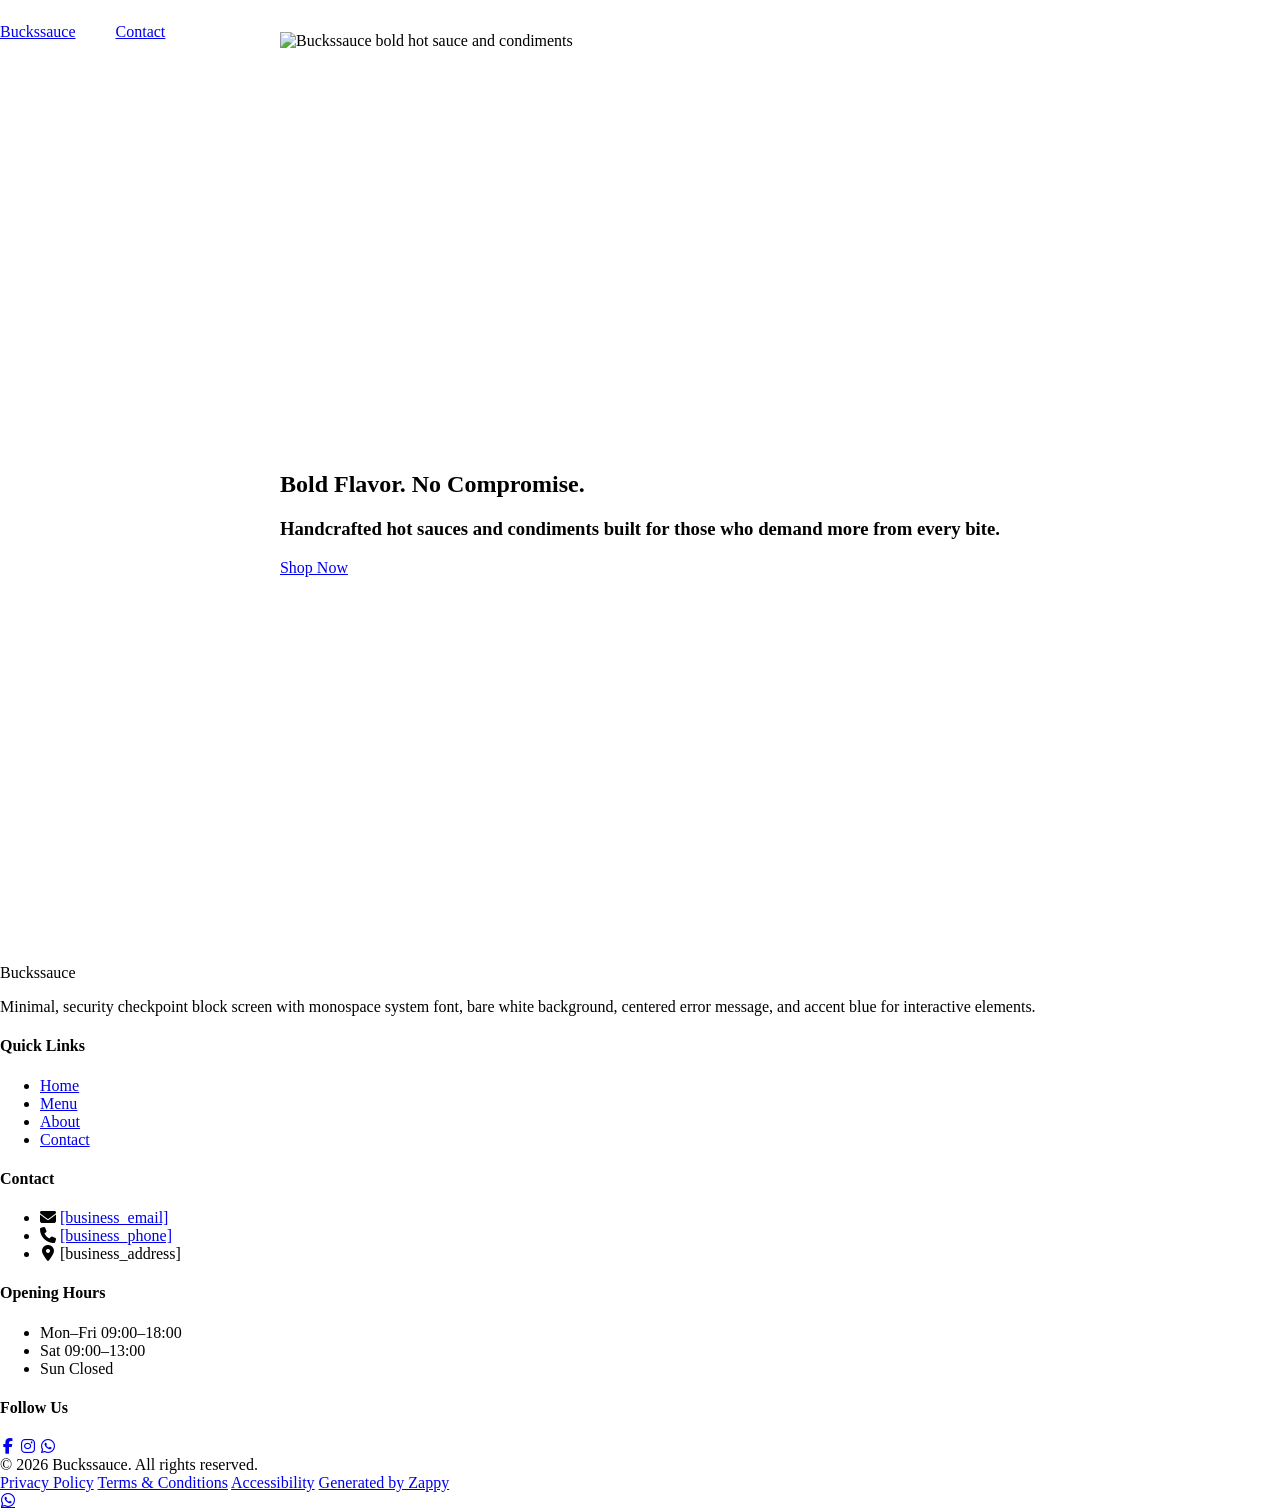
==== index.html @ de32495e "Initial website commit" ====
<!DOCTYPE html><html lang="en"><head>
    <meta charset="UTF-8">
    <meta name="viewport" content="width=device-width, initial-scale=1.0">
    <meta name="robots" content="index, follow">
    <title>Unleash Bold Flavor — Buckssauce</title>
    <meta name="description" content="Discover Buckssauce, the hot sauce brand that brings fearless flavor to every bite. Explore our lineup of bold, handcrafted sauces and turn up the heat on your meals. Shop now.">
    <meta name="keywords" content="Buckssauce, bold hot sauce, handcrafted condiments, flavorful sauces, premium hot sauce">
    
    <!-- Zappy Analytics -->
<script>
(function() {
  'use strict';
  
  // Configuration
  var config = {
    websiteId: '8fde7d18-1f36-472e-ba07-775979685865',
    apiUrl: 'https://api.zappy5.com/api/analytics/track',
    sessionDuration: 30 * 60 * 1000, // 30 minutes
    visitorDuration: 30 * 24 * 60 * 60 * 1000, // 30 days
    trackPageViews: true,
    trackClicks: true,
    trackFormSubmissions: true
  };
  
  // Generate or retrieve persistent visitor ID (30 days)
  function getVisitorId() {
    var visitorKey = 'zappy_visitor_' + config.websiteId;
    var visitor = null;
    
    try {
      visitor = localStorage.getItem(visitorKey);
      if (visitor) {
        var visitorData = JSON.parse(visitor);
        var now = Date.now();
        
        // Check if visitor ID is still valid (30 days)
        if (now - visitorData.created < config.visitorDuration) {
          // Update last seen timestamp
          visitorData.lastSeen = now;
          localStorage.setItem(visitorKey, JSON.stringify(visitorData));
          return visitorData.id;
        }
      }
    } catch (e) {
      console.warn('Zappy Analytics: LocalStorage not available');
    }
    
    // Generate new visitor ID
    var newVisitorId = 'zv_' + Date.now() + '_' + Math.random().toString(36).substr(2, 9);
    
    try {
      localStorage.setItem(visitorKey, JSON.stringify({
        id: newVisitorId,
        created: Date.now(),
        lastSeen: Date.now()
      }));
    } catch (e) {
      // Continue without local storage
    }
    
    return newVisitorId;
  }
  
  // Generate or retrieve session ID (30 minutes)
  function getSessionId() {
    var sessionKey = 'zappy_session_' + config.websiteId;
    var session = null;
    
    try {
      session = sessionStorage.getItem(sessionKey);
      if (session) {
        var sessionData = JSON.parse(session);
        var now = Date.now();
        
        // Check if session is still valid
        if (now - sessionData.timestamp < config.sessionDuration) {
          // Update timestamp
          sessionData.timestamp = now;
          sessionStorage.setItem(sessionKey, JSON.stringify(sessionData));
          return sessionData.id;
        }
      }
    } catch (e) {
      console.warn('Zappy Analytics: SessionStorage not available');
    }
    
    // Generate new session ID
    var newSessionId = 'zs_' + Date.now() + '_' + Math.random().toString(36).substr(2, 9);
    
    try {
      sessionStorage.setItem(sessionKey, JSON.stringify({
        id: newSessionId,
        timestamp: Date.now()
      }));
    } catch (e) {
      // Continue without session storage
    }
    
    return newSessionId;
  }
  
  var visitorId = getVisitorId();
  var sessionId = getSessionId();
  
  // Track an event
  function trackEvent(eventType, data) {
    data = data || {};
    
    var eventData = {
      website_id: config.websiteId,
      event_type: eventType,
      page_path: window.location.pathname,
      referrer: document.referrer || 'direct',
      visitor_id: visitorId,
      session_id: sessionId,
      metadata: data
    };
    
    // Use sendBeacon if available (better for page unload events)
    if (navigator.sendBeacon) {
      var blob = new Blob([JSON.stringify(eventData)], { type: 'application/json' });
      navigator.sendBeacon(config.apiUrl, blob);
    } else {
      // Fallback to fetch
      fetch(config.apiUrl, {
        method: 'POST',
        headers: {
          'Content-Type': 'application/json'
        },
        body: JSON.stringify(eventData),
        keepalive: true
      }).catch(function(error) {
        console.warn('Zappy Analytics: Failed to track event', error);
      });
    }
  }
  
  // Track page view
  if (config.trackPageViews) {
    trackEvent('pageview', {
      title: document.title,
      url: window.location.href
    });
  }
  
  // Track clicks on important elements
  if (config.trackClicks) {
    document.addEventListener('click', function(e) {
      var target = e.target;
      
      // Track button clicks (counted as actions)
      if (target.tagName === 'BUTTON' || target.closest('button')) {
        var button = target.tagName === 'BUTTON' ? target : target.closest('button');
        var clickMeta = {
          element: 'button',
          text: button.textContent.trim().substring(0, 100),
          id: button.id || null,
          class: button.className || null
        };
        
        trackEvent('click', clickMeta);
      }
      
      // Track link clicks (navigation - not counted as actions)
      else if (target.tagName === 'A' || target.closest('a')) {
        var link = target.tagName === 'A' ? target : target.closest('a');
        var navMeta = {
          element: 'link',
          text: link.textContent.trim().substring(0, 100),
          href: link.href,
          external: link.hostname !== window.location.hostname
        };
        
        trackEvent('navigation', navMeta);
      }
    }, true);
  }
  
  
  // Track form submissions
  if (config.trackFormSubmissions) {
    document.addEventListener('submit', function(e) {
      var form = e.target;
      
      trackEvent('form_submit', {
        form_id: form.id || null,
        form_name: form.name || null,
        form_action: form.action || null,
        form_method: form.method || 'GET'
      });
    }, true);
  }
  
  // Track time on page (send on page unload)
  var pageLoadTime = Date.now();
  
  window.addEventListener('beforeunload', function() {
    var timeOnPage = Math.floor((Date.now() - pageLoadTime) / 1000); // in seconds
    
    trackEvent('page_unload', {
      time_on_page: timeOnPage,
      page_path: window.location.pathname
    });
  });
  
  // Expose tracking function globally for custom events
  window.zappyAnalytics = {
    track: trackEvent,
    getVisitorId: function() { return visitorId; },
    getSessionId: function() { return sessionId; }
  };
  
})();
</script>
<!-- End Zappy Analytics -->
    <meta property="og:title" content="Unleash Bold Flavor — Buckssauce">
    <meta property="og:description" content="Discover Buckssauce, the hot sauce brand that brings fearless flavor to every bite. Explore our lineup of bold, handcrafted sauces and turn up the heat on your meals. Shop now.">
    <meta name="twitter:card" content="summary_large_image">
    <meta name="twitter:title" content="Unleash Bold Flavor — Buckssauce">
    <meta name="twitter:description" content="Discover Buckssauce, the hot sauce brand that brings fearless flavor to every bite. Explore our lineup of bold, handcrafted sauces and turn up the heat on your meals. Shop now.">
    <meta property="og:type" content="website">
  <meta property="og:locale" content="en_US">
  
  
  
  
  
  <style>
    .skip-link { position: absolute; top: 0; left: 0; transform: translateY(-200%); padding: 12px 18px; background: var(--bg-dark, #1a1a1a); color: var(--text-light, #fff); font-weight: 600; border-radius: 0 0 8px 0; z-index: 10000; }
    .skip-link:focus { transform: none; outline: 2px solid var(--ring, #fff); outline-offset: 2px; }
    :focus-visible { outline: 2px solid var(--ring, currentColor); outline-offset: 3px; }
  </style>

    <!-- Favicons -->
    <link rel="icon" type="image/x-icon" href="/assets/favicon.ico">
    <link rel="icon" type="image/png" sizes="16x16" href="/assets/favicon-16x16.png">
    <link rel="icon" type="image/png" sizes="32x32" href="/assets/favicon-32x32.png">
    <link rel="icon" type="image/png" sizes="48x48" href="/assets/favicon-48x48.png">
    <link rel="icon" type="image/png" sizes="192x192" href="/assets/favicon-192x192.png">
    <link rel="icon" type="image/png" sizes="512x512" href="/assets/favicon-512x512.png">
    <link rel="apple-touch-icon" href="/assets/apple-touch-icon.png">
    <!-- Cookie Consent -->
    <link rel="stylesheet" href="https://cdn.jsdelivr.net/npm/vanilla-cookieconsent@3/dist/cookieconsent.css">
    <!-- Mickidum Accessibility Toolbar lazy-loaded by runtime -->
    <style id="zappy-critical-above-fold-css">
html{box-sizing:border-box;-webkit-text-size-adjust:100%}*,*::before,*::after{box-sizing:inherit}body{margin:0;min-width:320px;overflow-x:clip}img,svg,video{max-width:100%;height:auto}main{display:block}.container{width:min(100% - 32px,1200px);margin-inline:auto}.navbar,nav.navbar,header .navbar,header[role="banner"]{position:relative;z-index:1000;width:100%}.nav-container,.navbar .container{display:flex;align-items:center;justify-content:space-between;min-height:64px}.logo,.logo-link img{display:block;width:35px;height:35px;object-fit:contain}.nav-menu,#navMenu{list-style:none}.fa,.fas,.far,.fab,.fa-solid,.fa-regular,.fa-brands{display:inline-block;min-width:1em;text-align:center}html:not(#zappy-noop)[data-zappy-site-type="ecommerce"] .phone-header-btn,html:not(#zappy-noop) .navbar:has(.nav-ecommerce-icons)>.phone-header-btn{display:none!important;visibility:hidden!important;width:0!important;height:0!important;pointer-events:none!important}.zappy-preview-empty-store-cta{display:none!important;visibility:hidden!important;height:0!important;max-height:0!important;overflow:hidden!important;margin:0!important;padding:0!important;border:0!important;box-shadow:none!important}.hero-section,.index-hero-section,section[class*="hero"]{position:relative;overflow:hidden;min-height:560px}.hero-bg-wrapper,.hero-bg-image,section[class*="hero"] [class*="hero-bg"]{position:absolute;inset:0;width:100%;height:100%}.hero-bg-wrapper img,.hero-bg-image img,section[class*="hero"] [data-hero-bg],section[class*="hero"] img[data-hero-background="true"]{width:100%!important;height:100%!important;object-fit:cover!important;display:block}.hero-content,section[class*="hero"] .container{position:relative;z-index:2}@media(max-width:768px){:root{--header-height:72px;--total-header-height:72px;--zappy-mobile-menu-top:72px}html[data-zappy-site-type="ecommerce"] body{padding-top:var(--total-header-height,72px)}html[data-zappy-site-type="ecommerce"] body>nav.navbar,html[data-zappy-site-type="ecommerce"] body>.navbar:not(.zappy-catalog-menu){position:fixed!important;top:0;left:0;right:0;z-index:100000;width:100%;margin-bottom:0}.zappy-catalog-menu{position:fixed;top:var(--header-height,72px);left:0;right:0;z-index:99999}.nav-container,.navbar .container{min-height:60px}.nav-menu,#navMenu{max-width:100vw;overflow-x:hidden}.hero-section,.index-hero-section,section[class*="hero"]{min-height:100svh}.hero-bg-wrapper,.hero-bg-image,.hero-scrim{min-height:100svh}}
</style>
    <link rel="preload" href="/styles.css" as="style">
    <link rel="stylesheet" href="/styles.css" media="print" onload="this.media='all'">
    <noscript><link rel="stylesheet" href="/styles.css"></noscript>
    
    <script>window.ZAPPY_WEBSITE_ID = "8fde7d18-1f36-472e-ba07-775979685865"; window.ZAPPY_API_BASE = "https://api.zappy5.com";</script>

    <style id="zappy-dropdown-submenu-styles">
      /* ========== DESKTOP DROPDOWN SUBMENU STYLES ========== */
      /* Base styles for dropdown submenus - parent must be positioned */
      .nav-menu li:has(.sub-menu), nav li:has(.sub-menu), .navbar li:has(.sub-menu), #navMenu li:has(.sub-menu) { position: relative; }
      /* Submenu base - hidden by default */
      .nav-menu .sub-menu, nav .sub-menu, .navbar .sub-menu, #navMenu .sub-menu { display: block !important; position: absolute !important; top: 100%; left: 0; min-width: 220px; border-radius: 8px; box-shadow: 0 8px 25px rgba(0,0,0,0.15); padding: 8px 0; opacity: 0; visibility: hidden; transform: translateY(10px); transition: all 0.3s ease; z-index: 1000; list-style: none; pointer-events: none; }
      /* CRITICAL: Desktop hover styles to show dropdown */
      .nav-menu li:hover > .sub-menu, nav li:hover > .sub-menu, .navbar li:hover > .sub-menu, #navMenu li:hover > .sub-menu { opacity: 1 !important; visibility: visible !important; transform: translateY(0) !important; pointer-events: auto !important; }
      /* Submenu item styling */
      .sub-menu li { list-style: none; margin: 0; padding: 0; }
      .sub-menu a { display: block !important; padding: 10px 16px !important; color: var(--text-dark, #333) !important; font-weight: 500; text-decoration: none; white-space: nowrap; transition: background-color 0.2s; }
      .sub-menu .zappy-nav-child > a { padding-left: 28px !important; font-size: 0.9em !important; opacity: 0.85 !important; }
      [dir="rtl"] .sub-menu .zappy-nav-child > a, html[lang="he"] .sub-menu .zappy-nav-child > a, html[lang="ar"] .sub-menu .zappy-nav-child > a { padding-left: 10px !important; padding-right: 28px !important; }
      .sub-menu .zappy-nav-parent > a { font-weight: 600 !important; }
      .sub-menu a:hover { background-color: #f5f5f5; }
      /* RTL (Hebrew/Arabic) dropdown positioning */
      [dir="rtl"] .nav-menu .sub-menu, [dir="rtl"] nav .sub-menu, [dir="rtl"] .navbar .sub-menu, html[lang="he"] .nav-menu .sub-menu, html[lang="he"] nav .sub-menu, html[lang="he"] .navbar .sub-menu, html[lang="ar"] .nav-menu .sub-menu, html[lang="ar"] nav .sub-menu, html[lang="ar"] .navbar .sub-menu { left: auto !important; right: 0 !important; }
      /* Hide empty dropdown menus (exclude catalog sub-menus that use <a> children instead of <li>) */
      .sub-menu:empty, .sub-menu:not(:has(li:not(.zappy-hidden-menu-item))):not(:has(> a)), .sub-menu:not(:has(li)):not(:has(> a)) { display: none !important; opacity: 0 !important; visibility: hidden !important; pointer-events: none !important; }
      /* Desktop: show submenu on Menu Group hover */
      li:has(.menu-group-title):hover > .sub-menu { opacity: 1 !important; visibility: visible !important; transform: translateY(0) !important; pointer-events: auto !important; }
      /* Menu Group title styling */
      .nav-menu > li > .menu-group-title, #navMenu > li > .menu-group-title { display: inline-block; padding: 0.5rem 1rem; cursor: default; user-select: none; }
      
      /* ========== MOBILE SUBMENU STYLES ========== */
      @media (max-width: 768px) {
        .nav-menu .sub-menu, nav .sub-menu, .navbar .sub-menu, #navMenu .sub-menu { position: static !important; transform: none !important; box-shadow: none !important; background: transparent !important; max-height: 0; overflow: hidden; opacity: 0; visibility: hidden; transition: max-height 0.3s ease, opacity 0.3s ease; padding: 0 !important; border-radius: 0 !important; }
        .navbar .sub-menu.mobile-expanded, .nav-menu .sub-menu.mobile-expanded, #navMenu .sub-menu.mobile-expanded { max-height: none !important; overflow-y: visible !important; opacity: 1 !important; visibility: visible !important; padding: 8px 0 8px 16px !important; }
        [dir="rtl"] .sub-menu.mobile-expanded, html[lang="he"] .sub-menu.mobile-expanded { padding: 8px 16px 8px 0 !important; }
        /* Disable hover behavior on mobile */
        .nav-menu li:hover > .sub-menu, nav li:hover > .sub-menu, .navbar li:hover > .sub-menu, #navMenu li:hover > .sub-menu { opacity: 0; visibility: hidden; pointer-events: none; }
        .nav-menu li > .sub-menu.mobile-expanded, nav li > .sub-menu.mobile-expanded, .navbar li > .sub-menu.mobile-expanded, #navMenu li > .sub-menu.mobile-expanded { opacity: 1 !important; visibility: visible !important; pointer-events: auto !important; }
        .nav-menu li:has(.sub-menu), nav li:has(.sub-menu), .navbar li:has(.sub-menu), #navMenu li:has(.sub-menu) { display: flex !important; flex-wrap: wrap !important; align-items: center !important; position: relative !important; min-height: 44px !important; }
        .nav-menu li:has(.sub-menu) > a, nav li:has(.sub-menu) > a, .navbar li:has(.sub-menu) > a, #navMenu li:has(.sub-menu) > a { flex: 1 !important; min-width: 0 !important; }
        .nav-menu li:has(.sub-menu) > .menu-group-title, nav li:has(.sub-menu) > .menu-group-title, .navbar li:has(.sub-menu) > .menu-group-title, #navMenu li:has(.sub-menu) > .menu-group-title { flex: 1 !important; min-width: 0 !important; padding: 0 !important; line-height: inherit !important; }
        .nav-menu li:has(.sub-menu) > .sub-menu, nav li:has(.sub-menu) > .sub-menu, .navbar li:has(.sub-menu) > .sub-menu, #navMenu li:has(.sub-menu) > .sub-menu { flex-basis: 100% !important; width: 100% !important; }
        .nav-menu li:has(.sub-menu) > a [class*="chevron"], .nav-menu li:has(.sub-menu) > a [class*="arrow"], .nav-menu li:has(.sub-menu) > a .fa-chevron-down, .nav-menu li:has(.sub-menu) > a .fa-angle-down, nav li:has(.sub-menu) > a [class*="chevron"], nav li:has(.sub-menu) > a [class*="arrow"], #navMenu li:has(.sub-menu) > a [class*="chevron"], #navMenu li:has(.sub-menu) > a [class*="arrow"] { display: none !important; visibility: hidden !important; }
        .mobile-submenu-toggle { display: flex !important; align-items: center !important; justify-content: center !important; width: 44px !important; height: auto !important; background: transparent !important; border: none !important; cursor: pointer !important; color: var(--text-dark) !important; position: static !important; flex-shrink: 0 !important; align-self: stretch !important; z-index: 2 !important; padding: 0 !important; margin: 0 !important; }
        .mobile-submenu-toggle::after { content: '' !important; width: 0 !important; height: 0 !important; border-left: 6px solid transparent !important; border-right: 6px solid transparent !important; border-top: 7px solid currentColor !important; transition: transform 0.3s ease !important; }
        .mobile-submenu-toggle.expanded::after { transform: rotate(180deg) !important; }
        .sub-menu a { padding: 10px 0 !important; display: block !important; color: var(--text-dark) !important; white-space: normal !important; }
        .sub-menu .zappy-nav-child > a { padding-left: 28px !important; font-size: 0.9em !important; opacity: 0.85 !important; }
        [dir="rtl"] .sub-menu .zappy-nav-child > a, html[lang="he"] .sub-menu .zappy-nav-child > a, html[lang="ar"] .sub-menu .zappy-nav-child > a { padding-left: 0 !important; padding-right: 28px !important; }
        .sub-menu .zappy-nav-parent > a { font-weight: 600 !important; }
        .nav-menu.active, #navMenu.active { max-width: 100vw !important; overflow-x: hidden !important; box-sizing: border-box !important; }
        .navbar .sub-menu li a, nav.navbar .sub-menu li a, .zappy-products-dropdown .sub-menu a { color: var(--text-dark) !important; }
      }
      @media (min-width: 769px) { .mobile-submenu-toggle { display: none !important; } }
    </style>

    <style id="zappy-widget-visibility">
      html[dir="rtl"] .whatsapp-float { right: 20px !important; left: auto !important; }
      html[dir="ltr"] .whatsapp-float, html:not([dir]) .whatsapp-float { left: 20px !important; right: auto !important; }
      html[dir="rtl"] #mic-access-tool-general-button, html[dir="rtl"] .mic-access-tool-general-button,
      html[dir="rtl"] #mic-init-access-tool .mic-access-tool-general-button,
      html[dir="rtl"] #mic-init-access-tool #mic-access-tool-general-button,
      html[dir="rtl"] ._access-icon { left: 20px !important; right: auto !important; }
      html[dir="ltr"] #mic-access-tool-general-button, html[dir="ltr"] .mic-access-tool-general-button,
      html[dir="ltr"] #mic-init-access-tool .mic-access-tool-general-button,
      html[dir="ltr"] #mic-init-access-tool #mic-access-tool-general-button,
      html[dir="ltr"] ._access-icon,
      html:not([dir]) #mic-access-tool-general-button, html:not([dir]) .mic-access-tool-general-button,
      html:not([dir]) #mic-init-access-tool .mic-access-tool-general-button,
      html:not([dir]) #mic-init-access-tool #mic-access-tool-general-button,
      html:not([dir]) ._access-icon { right: 20px !important; left: auto !important; }
      @media (max-width: 768px) { .whatsapp-float { display: flex !important; } }
      @media (min-width: 769px) { .whatsapp-float { display: flex !important; } }
      @media (max-width: 768px) {
        #mic-access-tool-general-button, .mic-access-tool-general-button,
        #mic-init-access-tool .mic-access-tool-general-button, #mic-init-access-tool #mic-access-tool-general-button,
        ._access-icon { display: flex !important; visibility: visible !important; opacity: 1 !important; pointer-events: auto !important; }
        #mic-access-tool-box.opened-mic-access-tool, .mic-access-tool-box.opened-mic-access-tool,
        #mic-init-access-tool #mic-access-tool-box.opened-mic-access-tool {
          visibility: visible !important; opacity: 1 !important; pointer-events: auto !important;
        }
      }
      @media (min-width: 769px) {
        #mic-access-tool-general-button, .mic-access-tool-general-button,
        #mic-init-access-tool .mic-access-tool-general-button, #mic-init-access-tool #mic-access-tool-general-button,
        ._access-icon { display: flex !important; visibility: visible !important; opacity: 1 !important; pointer-events: auto !important; }
        #mic-access-tool-box.opened-mic-access-tool, .mic-access-tool-box.opened-mic-access-tool,
        #mic-init-access-tool #mic-access-tool-box.opened-mic-access-tool {
          visibility: visible !important; opacity: 1 !important; pointer-events: auto !important;
        }
      }
    </style>
</head>
<body>

  <a class="skip-link" href="#main">Skip to main content</a>
  <nav class="navbar">
  <button class="mobile-toggle" id="mobileToggle" aria-label="Menu">
    <svg style="display:block !important" class="hamburger-icon" width="24" height="24" viewBox="0 0 24 24" fill="none">
      <path d="M3 12h18M3 6h18M3 18h18" stroke="currentColor" stroke-width="2" stroke-linecap="round"></path>
    </svg>
    <svg class="close-icon" width="24" height="24" viewBox="0 0 24 24" fill="none" style="display:none !important">
      <path d="M18 6L6 18M6 6l12 12" stroke="currentColor" stroke-width="2" stroke-linecap="round"></path>
    </svg>
  </button>
  <button class="phone-header-btn" data-phone="[business_phone]" aria-label="Call">
    <svg width="20" height="20" viewBox="0 0 24 24" fill="currentColor">
      <path d="M22 16.92v3a2 2 0 0 1-2.18 2 19.79 19.79 0 0 1-8.63-3.07 19.5 19.5 0 0 1-6-6 19.79 19.79 0 0 1-3.07-8.67A2 2 0 0 1 4.11 2h3a2 2 0 0 1 2 1.72 12.84 12.84 0 0 0 .7 2.81 2 2 0 0 1-.45 2.11L8.09 9.91a16 16 0 0 0 6 6l1.27-1.27a2 2 0 0 1 2.11-.45 12.84 12.84 0 0 0 2.81.7A2 2 0 0 1 22 16.92z"></path>
    </svg>
  </button>
  <div class="nav-container">
    <div class="nav-brand">
      <a href="/" class="logo-link">
        <span class="logo-text">Buckssauce</span>
      </a>
    </div>
    <ul class="nav-menu" id="navMenu"><li class="mobile-contact-link nav-cta-mobile-item"><a href="#cta" class="nav-cta-btn">Contact</a></li></ul>
    <div class="nav-cta-container">
      <a href="#cta" class="nav-cta-btn">Contact</a>
    </div>
  </div>
</nav>
<script>

// Navbar Mobile Menu Toggle and Contrast Fix
(function() {
  // Use 'load' event instead of 'DOMContentLoaded' to ensure we run AFTER all other scripts
  window.addEventListener('load', function() {
    
    // FIX MOBILE BUTTON CONTRAST
    // Detect navbar background color and apply contrasting color to mobile buttons
    const navbar = document.querySelector('.navbar, nav, header');
    if (!navbar) {
      console.log('[Navbar] Navbar element not found');
      return;
    }
    
    // DECLARE VARIABLES EARLY to avoid Temporal Dead Zone errors
    // These are used in multiple places below
    let mobileToggle = document.getElementById('mobileToggle') ||
                       document.querySelector('.mobile-toggle') ||
                       document.querySelector('.hamburger') ||
                       document.querySelector('.hamburger-menu') ||
                       document.querySelector('.menu-toggle') ||
                       document.querySelector('.burger-menu') ||
                       document.querySelector('[aria-label="Menu"]') ||
                       document.querySelector('[aria-label="תפריט"]');
    
    const phoneBtn = document.querySelector('.phone-header-btn');
    
    const computedStyle = window.getComputedStyle(navbar);
    let bgColor = computedStyle.backgroundColor;
    
    console.log('[Navbar] Initial navbar background:', bgColor);
    
    // Check if background is transparent or rgba with 0 alpha
    const isTransparent = bgColor === 'transparent' || 
                         bgColor === 'rgba(0, 0, 0, 0)' ||
                         (bgColor.startsWith('rgba') && bgColor.includes(', 0)'));
    
    if (isTransparent) {
      // Check for background-image or gradient
      const bgImage = computedStyle.backgroundImage;
      if (bgImage && bgImage !== 'none') {
        console.log('[Navbar] Navbar has background image/gradient, using dark text');
        bgColor = 'rgb(240, 240, 240)'; // Assume light background
      } else {
        // Transparent navbar - check body background
        const bodyBg = window.getComputedStyle(document.body).backgroundColor;
        console.log('[Navbar] Navbar transparent, using body background:', bodyBg);
        bgColor = bodyBg;
      }
    }
    
    // Calculate luminance to determine if background is light or dark
    const rgb = bgColor.match(/\d+/g);
    if (rgb && rgb.length >= 3) {
      const r = parseInt(rgb[0]);
      const g = parseInt(rgb[1]);
      const b = parseInt(rgb[2]);
      const luminance = (0.299 * r + 0.587 * g + 0.114 * b) / 255;
      
      // Mobile button colors are set by Claude's AI-generated CSS (same as .nav-menu a)
      // No dynamic color overrides needed - colors come from the generated navbar CSS
      console.log('[Navbar] Mobile button colors preserved from Claude CSS (luminance:', luminance.toFixed(2) + ')');
      
      // FIX ICON SIZES - Ensure SVGs are properly sized and visible
      // INJECT CRITICAL CSS TO OVERRIDE ANY CONFLICTING RULES
      const criticalCSS = document.createElement('style');
      criticalCSS.id = 'zappy-mobile-nav-fix';
      const htmlLang = document.documentElement.lang || 'en';
      const htmlDir = document.documentElement.dir || 'ltr';
      // Check both dir attribute AND lang for RTL detection
      // dir="rtl" is the most reliable indicator
      const isRTL = htmlDir === 'rtl' || htmlLang === 'he' || htmlLang === 'ar';
      
      criticalCSS.textContent = `
        /* Hide mobile buttons on desktop, show only on mobile */
        @media (min-width: 769px) {
          .mobile-toggle,
          .phone-header-btn {
            display: none !important;
          }
        }
        
        /* Show and position mobile buttons correctly on mobile */
        @media (max-width: 768px) {
          .navbar,
          nav.navbar {
            min-height: 70px !important;
          }

          .mobile-toggle,
          .phone-header-btn {
            position: absolute !important;
            top: 0 !important;
            bottom: 0 !important;
            margin-top: auto !important;
            margin-bottom: auto !important;
            transform: none !important;
            z-index: 1001 !important;
            display: flex !important;
            align-items: center !important;
            justify-content: center !important;
            width: 36px !important;
            height: 36px !important;
            border-radius: 50% !important;
            border: none !important;
            cursor: pointer !important;
            padding: 6px !important;
            background: none !important;
            color: var(--nav-text, var(--text-dark)) !important;
            touch-action: manipulation !important;
            -webkit-tap-highlight-color: transparent !important;
          }

          html[data-zappy-site-type="ecommerce"] .phone-header-btn,
          body[data-zappy-site-type="ecommerce"] .phone-header-btn,
          html[data-zappy-site-type="ecommerce"] header .phone-header-btn,
          html[data-zappy-site-type="ecommerce"] nav .phone-header-btn {
            display: none !important;
            visibility: hidden !important;
            width: 0 !important;
            height: 0 !important;
            min-width: 0 !important;
            overflow: hidden !important;
          }
          
          /* LTR positioning (default): hamburger LEFT, phone RIGHT */
          html:not([dir="rtl"]):not([lang="he"]):not([lang="ar"]) .mobile-toggle,
          html[dir="ltr"] .mobile-toggle {
            left: 12px !important;
            right: auto !important;
          }
          html:not([dir="rtl"]):not([lang="he"]):not([lang="ar"]) .phone-header-btn,
          html[dir="ltr"] .phone-header-btn {
            right: 12px !important;
            left: auto !important;
          }
          
          /* RTL positioning: hamburger RIGHT, phone LEFT */
          html[dir="rtl"] .mobile-toggle,
          html[lang="he"] .mobile-toggle,
          html[lang="ar"] .mobile-toggle {
            right: 12px !important;
            left: auto !important;
          }
          html[dir="rtl"] .phone-header-btn,
          html[lang="he"] .phone-header-btn,
          html[lang="ar"] .phone-header-btn {
            left: 12px !important;
            right: auto !important;
          }
          
          /* CRITICAL: Ensure nav-container has min-height on mobile */
          /* All children are positioned absolutely/fixed on mobile, so height:auto collapses to 0 */
          .nav-container {
            min-height: 70px !important;
            position: relative !important;
          }
          
          /* Ensure SVG icons are properly sized and inherit color */
          .mobile-toggle svg,
          .phone-header-btn svg {
            width: 24px !important;
            height: 24px !important;
            /* Don't force display - let JavaScript control hamburger/close toggle */
          }
          
          /* Reset nav-cta-container on mobile - remove desktop box-shadow/padding */
          /* that creates a visible ghost box when CTA button is hidden */
          .nav-cta-container {
            box-shadow: none !important;
            padding: 0 !important;
          }
          
          /* Hide nav-cta-container entirely on mobile when there's no lang-switcher */
          /* (only the CTA button is inside, and it's hidden on mobile) */
          .nav-cta-container:not(:has(.lang-switcher)) {
            display: none !important;
          }
          
          /* CRITICAL: Prevent hero image fade gradient from bleeding over headline text */
          /* The .image-fade-gradient has bottom: -30px (extends below parent) */
          /* On mobile stacked layout, this overlaps the h1 text below the image */
          .hero-image-column {
            overflow: hidden !important;
          }
          .image-fade-gradient {
            bottom: 0 !important;
          }
          
          /* Hide desktop language switcher on mobile - hamburger menu handles it */
          /* High specificity to override stored CSS */
          .lang-switcher,
          .nav-cta-container .lang-switcher,
          .nav-container .lang-switcher,
          .navbar .lang-switcher,
          .navbar .nav-cta-container .lang-switcher {
            display: none !important;
          }
        }
      `;
      
      // Remove existing fix if present and inject new one
      const existing = document.getElementById('zappy-mobile-nav-fix');
      if (existing) existing.remove();
      document.head.appendChild(criticalCSS);
      
      console.log('[Navbar] Critical CSS injected for mobile nav positioning');
      
      // ONLY apply inline positioning styles on mobile viewport
      // On desktop, the CSS handles hiding these buttons with display: none
      // Inline styles were breaking desktop layout by overriding CSS
      const isMobileViewport = window.innerWidth <= 768;
      
      if (mobileToggle) {
        // Icon sizing applies to all viewports for consistency
        const hamburgerIcon = mobileToggle.querySelector('.hamburger-icon');
        const closeIcon = mobileToggle.querySelector('.close-icon');
        
        if (hamburgerIcon) {
          hamburgerIcon.style.setProperty('width', '24px', 'important');
          hamburgerIcon.style.setProperty('height', '24px', 'important');
          hamburgerIcon.style.setProperty('display', 'block', 'important'); // Show hamburger by default
        }
        if (closeIcon) {
          closeIcon.style.setProperty('width', '24px', 'important');
          closeIcon.style.setProperty('height', '24px', 'important');
          closeIcon.style.setProperty('display', 'none', 'important'); // Hide close icon by default
        }
        
        // ONLY set positioning inline styles on mobile
        if (isMobileViewport) {
          mobileToggle.style.setProperty('position', 'absolute', 'important');
          mobileToggle.style.setProperty('top', '0', 'important');
          mobileToggle.style.setProperty('bottom', '0', 'important');
          mobileToggle.style.setProperty('margin-top', 'auto', 'important');
          mobileToggle.style.setProperty('margin-bottom', 'auto', 'important');
          mobileToggle.style.setProperty('transform', 'none', 'important');
          mobileToggle.style.setProperty('z-index', '1001', 'important');
          
          // Clear any inline left/right so CSS can take over based on html[dir]
          mobileToggle.style.removeProperty('left');
          mobileToggle.style.removeProperty('right');
          
          console.log('[Navbar] Mobile toggle positioning applied (mobile viewport)');
        } else {
          // On desktop, clear any positioning styles to let CSS handle it
          mobileToggle.style.removeProperty('position');
          mobileToggle.style.removeProperty('top');
          mobileToggle.style.removeProperty('transform');
          mobileToggle.style.removeProperty('z-index');
          mobileToggle.style.removeProperty('left');
          mobileToggle.style.removeProperty('right');
          console.log('[Navbar] Desktop viewport - cleared mobile toggle inline positioning');
        }
      }
      
      if (phoneBtn) {
        // Icon sizing applies to all viewports
        const phoneIcon = phoneBtn.querySelector('svg');
        if (phoneIcon) {
          phoneIcon.style.width = '24px';
          phoneIcon.style.height = '24px';
          phoneIcon.setAttribute('width', '24');
          phoneIcon.setAttribute('height', '24');
        }
        
        // ONLY set positioning inline styles on mobile
        if (isMobileViewport) {
          phoneBtn.style.setProperty('position', 'absolute', 'important');
          phoneBtn.style.setProperty('top', '0', 'important');
          phoneBtn.style.setProperty('bottom', '0', 'important');
          phoneBtn.style.setProperty('margin-top', 'auto', 'important');
          phoneBtn.style.setProperty('margin-bottom', 'auto', 'important');
          phoneBtn.style.setProperty('transform', 'none', 'important');
          phoneBtn.style.setProperty('z-index', '1001', 'important');
          
          // Clear any inline left/right so CSS can take over based on html[dir]
          phoneBtn.style.removeProperty('left');
          phoneBtn.style.removeProperty('right');
          
          console.log('[Navbar] Phone button positioning applied (mobile viewport)');
        } else {
          // On desktop, clear any positioning styles to let CSS handle it
          phoneBtn.style.removeProperty('position');
          phoneBtn.style.removeProperty('top');
          phoneBtn.style.removeProperty('transform');
          phoneBtn.style.removeProperty('z-index');
          phoneBtn.style.removeProperty('left');
          phoneBtn.style.removeProperty('right');
          console.log('[Navbar] Desktop viewport - cleared phone button inline positioning');
        }
      }
    } else {
      console.log('[Navbar] Could not parse background color:', bgColor);
    }
    
    // MOBILE MENU TOGGLE
    // Re-query in case DOM changed (mobileToggle already declared at top of function)
    mobileToggle = document.getElementById('mobileToggle') ||
                   document.querySelector('.mobile-toggle') ||
                   document.querySelector('.hamburger') ||
                   document.querySelector('.hamburger-menu') ||
                   document.querySelector('.menu-toggle') ||
                   document.querySelector('.burger-menu') ||
                   document.querySelector('[aria-label="Menu"]') ||
                   document.querySelector('[aria-label="תפריט"]');
    
    // EXPANDED SEARCH: Find nav menu by ID or class
    const navMenu = document.getElementById('navMenu') ||
                  document.querySelector('.nav-menu') ||
                  document.querySelector('.nav-links') ||
                  document.querySelector('nav ul:not(.submenu)');
    
    if (!mobileToggle || !navMenu) {
      console.log('[Navbar] Mobile toggle or menu not found:', { toggle: !!mobileToggle, menu: !!navMenu });
      return;
    }
    
    // Ensure navMenu has ID for CSS targeting
    if (!navMenu.id) {
      navMenu.id = 'navMenu';
    }
    
    console.log('[Navbar] Initializing mobile menu...');
    
    // Remove any existing event listeners by cloning the button
    const newToggle = mobileToggle.cloneNode(true);
    mobileToggle.parentNode.replaceChild(newToggle, mobileToggle);
    
    // Toggle menu handler (shared by click and touchend)
    function handleToggle(e) {
      e.preventDefault();
      e.stopPropagation();
      
      const hamburgerIcon = newToggle.querySelector('.hamburger-icon');
      const closeIcon = newToggle.querySelector('.close-icon');
      const isActive = navMenu.classList.contains('active');
      
      if (isActive) {
        // Close menu
        navMenu.classList.remove('active');
        if (hamburgerIcon) hamburgerIcon.style.setProperty('display', 'block', 'important');
        if (closeIcon) closeIcon.style.setProperty('display', 'none', 'important');
        document.body.style.overflow = '';
        document.body.classList.remove('menu-open');
        console.log('[Navbar] Menu closed');
      } else {
        // Open menu
        navMenu.classList.add('active');
        if (hamburgerIcon) hamburgerIcon.style.setProperty('display', 'none', 'important');
        if (closeIcon) closeIcon.style.setProperty('display', 'block', 'important');
        document.body.style.overflow = 'hidden';
        document.body.classList.add('menu-open');
        console.log('[Navbar] Menu opened');
      }
    }
    
    // Use click for desktop/emulation and touchend as iOS Safari fallback.
    // Prevent double-fire with a timestamp guard.
    var lastToggleTime = 0;
    function guardedToggle(e) {
      var now = Date.now();
      if (now - lastToggleTime < 300) return;
      lastToggleTime = now;
      handleToggle(e);
    }
    
    newToggle.addEventListener('click', guardedToggle);
    newToggle.addEventListener('touchend', guardedToggle);

    // Close the full-screen overlay menu on Escape
    document.addEventListener('keydown', function(e) {
      if ((e.key === 'Escape' || e.key === 'Esc') && navMenu.classList.contains('active')) {
        const hamburgerIcon = newToggle.querySelector('.hamburger-icon');
        const closeIcon = newToggle.querySelector('.close-icon');
        navMenu.classList.remove('active');
        if (hamburgerIcon) hamburgerIcon.style.setProperty('display', 'block', 'important');
        if (closeIcon) closeIcon.style.setProperty('display', 'none', 'important');
        document.body.style.overflow = '';
        document.body.classList.remove('menu-open');
        console.log('[Navbar] Menu closed (Escape)');
      }
    });
    
    // Close menu when clicking nav links (but NOT dropdown toggles)
    const navLinks = navMenu.querySelectorAll('a');
    navLinks.forEach(function(link) {
      link.addEventListener('click', function() {
        // Don't close if it's a dropdown child (unless it's a real navigation link)
        if (this.getAttribute('href') === '#') return;
        
        const hamburgerIcon = newToggle.querySelector('.hamburger-icon');
        const closeIcon = newToggle.querySelector('.close-icon');
        
        navMenu.classList.remove('active');
        if (hamburgerIcon) hamburgerIcon.style.setProperty('display', 'block', 'important');
        if (closeIcon) closeIcon.style.setProperty('display', 'none', 'important');
        document.body.style.overflow = '';
        document.body.classList.remove('menu-open');
        console.log('[Navbar] Menu closed (link clicked)');
      });
    });
    
    // DROPDOWN MENU TOGGLE (for mobile and touch devices)
    var dropdownToggles = navMenu.querySelectorAll('.dropdown-toggle');
    dropdownToggles.forEach(function(toggle) {
      toggle.addEventListener('click', function(e) {
        e.preventDefault();
        e.stopPropagation();
        var parent = this.closest('.nav-dropdown');
        if (!parent) return;
        
        // Close other open dropdowns at the same level
        var siblings = parent.parentNode.querySelectorAll('.nav-dropdown.open');
        siblings.forEach(function(sib) {
          if (sib !== parent) sib.classList.remove('open');
        });
        
        parent.classList.toggle('open');
        console.log('[Navbar] Dropdown toggled:', parent.classList.contains('open') ? 'open' : 'closed');
      });
    });
    
    // Close dropdowns when clicking outside
    document.addEventListener('click', function(e) {
      if (!e.target.closest('.nav-dropdown')) {
        var openDropdowns = document.querySelectorAll('.nav-dropdown.open');
        openDropdowns.forEach(function(dd) { dd.classList.remove('open'); });
      }
    });
    
    console.log('[Navbar] Dropdown handlers initialized for ' + dropdownToggles.length + ' dropdowns');
    
    // Phone button functionality (phoneBtn already declared at top of function)
    if (phoneBtn) {
      phoneBtn.addEventListener('click', function() {
        // Get phone number from placeholder in page or use default
        const phoneLinks = document.querySelectorAll('a[href^="tel:"]');
        const phoneNumber = phoneLinks.length > 0 
          ? phoneLinks[0].getAttribute('href').replace('tel:', '')
          : '[business_phone]';
        
        window.location.href = 'tel:' + phoneNumber;
        console.log('[Navbar] Phone button clicked');
      });
    }
    
    console.log('[Navbar] Mobile menu initialized successfully');
    
    // WhatsApp button visibility is now controlled via CSS (siteSettings).
    // No JS-based desktop hiding — the button is visible on both mobile and desktop by default.
  });
})();

</script>
  
  <main id="main">
    <section data-band-index="0" id="hero" class="home-hero-section" data-layout-spec="Home-hero" data-hero-type="fullscreen-scrim">
  <div class="hero-bg-wrapper">
    <img loading="eager" fetchpriority="high" data-hero-bg="true" data-placeholder="home-hero-image-1" data-context="Bold overhead flat-lay of artisan hot sauce bottles from Buckssauce brand on a dark rustic wooden surface with scattered chili peppers, garlic, and spices, dramatic moody food photography lighting, rich warm tones" width="1200" height="600" src="" alt="Buckssauce bold hot sauce and condiments" class="hero-bg-img" decoding="async">
    <div class="hero-scrim" aria-hidden="true"></div>
  </div>
  <div class="hero-content-wrapper">
    <div class="hero-content">
      <h1 class="hero-headline">Bold Flavor. No Compromise.</h1>
      <h3 class="hero-subheadline">Handcrafted hot sauces and condiments built for those who demand more from every bite.</h3>
      <a href="/shop" class="hero-cta-btn">Shop Now</a>
    </div>
  </div>
</section>
  </main>
  
  <footer class="site-footer">
  <div class="footer-container">
    <div class="footer-grid">
      <div class="footer-col footer-brand-col">
        <span class="logo-text">Buckssauce</span>
        <p class="footer-tagline">Minimal, security checkpoint block screen with monospace system font, bare white background, centered error message, and accent blue for interactive elements.</p>
      </div>

      <div class="footer-col footer-links-col">
        <h4>Quick Links</h4>
        <ul>
          <li><a href="/">Home</a></li>
          <li><a href="/menu">Menu</a></li>
          <li><a href="/about">About</a></li>
          <li><a href="/contact">Contact</a></li>
        </ul>
      </div>

      <div class="footer-col footer-contact-col">
        <h4>Contact</h4>
        <ul class="footer-contact">
          <li>
            <span class="contact-icon"><i class="fas fa-envelope"></i></span>
            <span class="contact-text"><a href="mailto:[business_email]">[business_email]</a></span>
          </li>
          <li>
            <span class="contact-icon"><i class="fas fa-phone"></i></span>
            <span class="contact-text"><a href="tel:[business_phone]">[business_phone]</a></span>
          </li>
          <li>
            <span class="contact-icon"><i class="fas fa-map-marker-alt"></i></span>
            <span class="contact-text">[business_address]</span>
          </li>
        </ul>
      </div>

      <div class="footer-col footer-hours-col">
        <h4>Opening Hours</h4>
        <ul class="footer-hours">
          <li><span class="hours-day">Mon–Fri</span> <span class="hours-time">09:00–18:00</span></li>
          <li><span class="hours-day">Sat</span> <span class="hours-time">09:00–13:00</span></li>
          <li><span class="hours-day">Sun</span> <span class="hours-time">Closed</span></li>
        </ul>
      </div>

      <div class="footer-col footer-social-col">
        <h4>Follow Us</h4>
        <div class="footer-social">
          <a href="[facebook_handle]" aria-label="Facebook"><i class="fab fa-facebook-f"></i></a>
          <a href="[instagram_handle]" aria-label="Instagram"><i class="fab fa-instagram"></i></a>
          <a href="[whatsapp_handle]" aria-label="WhatsApp"><i class="fab fa-whatsapp"></i></a>
        </div>
      </div>
    </div>

    <div class="footer-bottom">
      <div class="footer-copyright">© 2026 Buckssauce. All rights reserved.</div>
      <div class="footer-legal">
        <a href="/privacy">Privacy Policy</a>
        <a href="/terms">Terms &amp; Conditions</a>
        <a href="/accessibility">Accessibility</a>
        <a href="https://zappy5.com" target="_blank" class="zappy-attribution">Generated by Zappy</a>
      </div>
    </div>
  </div>
</footer>
  
  <a href="https://wa.me/[whatsapp_handle]" class="whatsapp-float" aria-label="WhatsApp">
    <i class="fab fa-whatsapp"></i>
  </a>
  
  <div data-integration="accessibility:toolbar"></div>


    <script src="/script.js"></script>

    <script id="zappy-font-awesome-loader">
(function(){if(window.__zappyFontAwesomeLoader)return;window.__zappyFontAwesomeLoader=true;var href='https://cdnjs.cloudflare.com/ajax/libs/font-awesome/6.4.0/css/all.min.css';function load(){if(document.querySelector('link[href*="font-awesome"][href*="all.min.css"]'))return;var l=document.createElement('link');l.rel='stylesheet';l.href=href;l.crossOrigin='anonymous';l.referrerPolicy='no-referrer';document.head.appendChild(l);}function schedule(){if('requestIdleCallback'in window){requestIdleCallback(load,{timeout:5000});}else{setTimeout(load,3500);}}['pointerdown','keydown','touchstart','mouseover'].forEach(function(evt){window.addEventListener(evt,load,{once:true,passive:true});});schedule();})();
</script>

    <script id="zappy-mobile-submenu-script">
    (function() {
      function initMobileSubmenuToggles() {
        if (window.innerWidth > 768) {
          document.querySelectorAll('.mobile-submenu-toggle').forEach(function(btn) { btn.remove(); });
          document.querySelectorAll('.sub-menu.mobile-expanded').forEach(function(menu) { menu.classList.remove('mobile-expanded'); });
          return;
        }
        var items = document.querySelectorAll('.nav-menu li:has(.sub-menu), nav li:has(.sub-menu), .navbar li:has(.sub-menu), #navMenu li:has(.sub-menu)');
        items.forEach(function(li) {
          if (li.querySelector('.mobile-submenu-toggle')) return;
          var submenu = li.querySelector('.sub-menu');
          var parentLink = li.querySelector(':scope > a');
          if (!submenu || !parentLink) return;
          var toggleBtn = document.createElement('button');
          toggleBtn.className = 'mobile-submenu-toggle';
          toggleBtn.setAttribute('aria-label', 'Toggle submenu');
          toggleBtn.setAttribute('type', 'button');
          parentLink.insertAdjacentElement('afterend', toggleBtn);
          toggleBtn.addEventListener('click', function(e) {
            e.preventDefault(); e.stopPropagation();
            document.querySelectorAll('.sub-menu.mobile-expanded').forEach(function(menu) {
              if (menu !== submenu) { menu.classList.remove('mobile-expanded'); var t = menu.parentElement.querySelector('.mobile-submenu-toggle'); if(t) t.classList.remove('expanded'); }
            });
            submenu.classList.toggle('mobile-expanded');
            toggleBtn.classList.toggle('expanded');
          });
        });
      }
      if (document.readyState === 'loading') { document.addEventListener('DOMContentLoaded', initMobileSubmenuToggles); }
      else { initMobileSubmenuToggles(); }
      var resizeTimer; window.addEventListener('resize', function() { clearTimeout(resizeTimer); resizeTimer = setTimeout(initMobileSubmenuToggles, 250); });
      // Re-initialize when mobile menu becomes visible (MutationObserver)
      var observer = new MutationObserver(function(mutations) {
        mutations.forEach(function(mutation) {
          if (mutation.type === 'attributes') {
            var target = mutation.target;
            if (target.classList && (target.classList.contains('active') || target.classList.contains('open'))) {
              setTimeout(initMobileSubmenuToggles, 100);
            }
          }
        });
      });
      setTimeout(function() {
        document.querySelectorAll('.mobile-menu, .nav-menu, #navMenu, nav').forEach(function(menu) {
          observer.observe(menu, { attributes: true, attributeFilter: ['class', 'style'] });
        });
      }, 500);
    })();
    </script>
</body></html>
---- styles.css ----
/* === Import Quality Fixes === */
```css
/* Fix error code subtext color and font */
section p code,
section code,
p code,
code {
  color: #999999 !important;
  font-size: 14px !important;
  font-family: 'Courier New', Courier, monospace !important;
}

/* Fix any span or element containing error codes */
section span[class*="code"],
section div[class*="code"],
span[class*="error-code"],
div[class*="error-code"] {
  color: #999999 !important;
  font-family: 'Courier New', Courier, monospace !important;
}

/* Fix layout centering and remove decorations */
section,
main section,
body > section,
main {
  display: flex !important;
  flex-direction: column !important;
  align-items: center !important;
  justify-content: center !important;
  min-height: 100vh !important;
  background: #ffffff !important;
  margin: 0 !important;
  padding: 0 !important;
}

/* Remove any background decorations or patterns */
section::before,
section::after,
main::before,
main::after {
  display: none !important;
  content: none !important;
}

/* Remove decorative elements */
section [class*="decoration"],
section [class*="background"],
section [class*="pattern"],
section [class*="gradient"],
section [class*="shape"] {
  display: none !important;
}

/* Ensure body has no extra styling */
body {
  margin: 0 !important;
  padding: 0 !important;
  background: #ffffff !important;
}

/* Fix any accent-colored text that should be gray */
section h1 + p,
section h2 + p,
section h3 + p,
section [class*="subtitle"],
section [class*="subtext"],
section [class*="description"] {
  color: #999999 !important;
}

/* Override Inter/Noto Sans on monospace elements */
pre,
code,
kbd,
samp,
pre code,
pre span {
  font-family: 'Courier New', Courier, monospace !important;
}
```

/* Cookie Consent Styles */

/* Cookie Consent Customizations ccCssV13 */
:root {
  /* --cc-bg has to STAY translucent (with the matching backdrop-filter on
   * the bar below) so the slim bar reads as a frosted overlay rather than
   * a solid horizontal stripe slapped on top of the page. The preferences
   * modal — which doesn't use backdrop-filter — overrides this to a solid
   * white below so it doesn't render see-through against the page. */
  --cc-bg: rgba(255, 255, 255, 0.96);
  --cc-modal-bg: #ffffff;
  --cc-primary-color: #1f2937;
  --cc-secondary-color: #4b5563;
  --cc-btn-primary-bg: #666666;
  --cc-btn-primary-color: #ffffff;
  --cc-btn-primary-border: #666666;
  --cc-btn-primary-hover-bg: #4d4d4d;
  --cc-btn-primary-hover-border: #4d4d4d;
  --cc-btn-primary-hover-color: #ffffff;
  /* --cc-btn-secondary-* are used by BOTH the bar's "Customize" link and
   * the preferences modal's "Accept Necessary" / "Save Preferences" pills.
   * We keep the token defaults sensible (light grey fill, dark text) so
   * the preferences-modal buttons stay visible, then override only
   * .zappy-cookie-banner__button--customize directly to render the
   * Customize link as a transparent underlined text. */
  --cc-btn-secondary-bg: #f3f4f6;
  --cc-btn-secondary-color: #1f2937;
  --cc-btn-secondary-border: #e5e7eb;
  --cc-btn-secondary-hover-bg: #e5e7eb;
  --cc-btn-secondary-hover-color: #111827;
  --cc-btn-secondary-hover-border: #d1d5db;
  --cc-toggle-on-bg: #666666;
}/* === Zappy-owned slim bottom bar ===
 * Single-row inline layout: [description text] ......... [Customize] [Accept]
 * The banner is our DOM (#zappy-cookie-banner), not the library's #cm
 * consent modal. That avoids vanilla-cookieconsent's internal
 * <button><span>Label</span></button> structure entirely.
 *//* Primary "Accept" — filled pill in site primary color *//* Secondary "Customize" — borderless underlined text link.
 * Same height as the Accept pill so the row stays perfectly aligned, but
 * with no fill, no border, and an underline that sits 3px below the
 * baseline (text-underline-offset). Hard-coded brand color so this rule
 * doesn't depend on --cc-btn-secondary-* (which have to stay sensible
 * defaults for the preferences modal's two secondary pills). *//* RTL: anchor the X to the top-LEFT and shift body padding accordingly. *//* === Preferences modal — minimalist restyle ===
 * The modal opens when "Customize" is clicked. It MUST render as a solid
 * card — pre-fix it inherited the bar's translucent --cc-bg without the
 * matching backdrop-filter, leaving the page footer visibly bleeding
 * through the modal box, the title, the toggle rows, and the bottom
 * button row. Solid white box + clean shadow + an explicit slightly
 * darker scrim on the overlay restores proper modal hierarchy. */
/* The scrim belongs on wrapper layers only. In vanilla-cookieconsent v3,
 * .pm / #pm is the preferences card itself, so styling .pm as the dark
 * overlay makes the card look transparent. *//* Secondary modal pills — "Accept Necessary" + "Save Preferences".
 * Must be a visible solid fill (light grey on white card) so users can
 * actually find them. Pre-fix these inherited --cc-btn-secondary-bg:
 * transparent (used by the bar's Customize text link), making them
 * invisible against the modal background. *//* Toggle thumbs in brand color when on *//* Mobile fallback: two rows (description on top, buttons below) *//* Cookie preferences button in legal footer keeps default behavior *//* ZAPPY_ANNOUNCEMENT_HEADER_OFFSET_CSS_V2 */
:root {
  --zappy-header-stack-height: calc(var(--zappy-announcement-height, 40px) + var(--header-height, 72px));
}
body:has(.zappy-announcement-bar) nav.navbar:not(.zappy-catalog-menu),
body:has(.zappy-announcement-bar) header.navbar,
body:has(.zappy-announcement-bar) .navbar:not(.zappy-catalog-menu):not(.mobile-search-panel) {
  top: var(--zappy-announcement-height, 40px) !important;
}
/* First-paint: pull fullscreen heroes behind the fixed announcement+nav so a
   transparent --nav-bg does not flash the cream body strip (live FOUC that
   preview never showed because preview injects the same underlap eagerly). */
body:has(.zappy-announcement-bar) section[data-hero-type^="fullscreen"],
body:has(.zappy-announcement-bar) .index-hero-section,
body:has(.zappy-announcement-bar) main > section[class*="hero"]:first-of-type {
  margin-top: calc(-1 * var(--zappy-header-stack-height)) !important;
  padding-top: calc(var(--zappy-header-stack-height)) !important;
}


/* ZAPPY_MOBILE_CATEGORIES_SUBMENU_CSS_V1 */
.mobile-categories-submenu { display: none !important; }
.mobile-categories-submenu.active { display: block !important; }


/* ZAPPY_CONTENT_ALIGNMENT_FIRST_PAINT_CSS_V1 */
[data-zappy-content-align] {
  display: flex !important;
  flex-direction: column !important;
}
[data-zappy-content-align^="top-"] { justify-content: flex-start !important; }
[data-zappy-content-align^="upper-"],
[data-zappy-content-align^="center-"],
[data-zappy-content-align^="lower-"] { justify-content: center !important; }
[data-zappy-content-align^="bottom-"] { justify-content: flex-end !important; }
[data-zappy-content-align$="-left"],
[data-zappy-content-align$="-mid-left"] {
  align-items: flex-start !important;
  text-align: start !important;
}
[data-zappy-content-align$="-center"] {
  align-items: center !important;
  text-align: center !important;
}
[data-zappy-content-align$="-right"],
[data-zappy-content-align$="-mid-right"] {
  align-items: flex-end !important;
  text-align: end !important;
}
[data-zappy-content-align] [data-zappy-align-target] {
  margin-left: auto;
  margin-right: auto;
}
[data-zappy-content-align$="-center"] [data-zappy-align-target],
[data-zappy-content-align$="-center"] [data-zappy-align-target] > * {
  text-align: center !important;
}


/* ZAPPY_PRODUCT_BREADCRUMB_MOBILE_HIDE_CSS_V1 */
@media (max-width: 768px) {
  .product-breadcrumb { display: none !important; }
}


/* zappy-nav-child-indent */
.zappy-products-dropdown .zappy-nav-child > a,
.sub-menu .zappy-nav-child > a {
  padding-left: 28px !important;
  font-size: 0.9em !important;
  opacity: 0.85 !important;
}
[dir="rtl"] .zappy-products-dropdown .zappy-nav-child > a,
[dir="rtl"] .sub-menu .zappy-nav-child > a,
html[lang="he"] .zappy-products-dropdown .zappy-nav-child > a,
html[lang="he"] .sub-menu .zappy-nav-child > a,
html[lang="ar"] .zappy-products-dropdown .zappy-nav-child > a,
html[lang="ar"] .sub-menu .zappy-nav-child > a {
  padding-left: 0 !important;
  padding-right: 28px !important;
}
.zappy-products-dropdown .zappy-nav-parent > a,
.sub-menu .zappy-nav-parent > a {
  font-weight: 600 !important;
}
@media (max-width: 768px) {
  .nav-menu.active,
  #navMenu.active {
    max-width: 100vw !important;
    overflow-x: hidden !important;
    box-sizing: border-box !important;
  }
}


/* ========== EMPTY SUBMENU HIDING (Auto-added by Zappy) ========== */
.sub-menu:empty,
.dropdown-menu:empty,
.sub-menu.zappy-empty-submenu,
.dropdown-menu.zappy-empty-submenu,
.nav-menu .sub-menu.zappy-empty-submenu,
nav .sub-menu.zappy-empty-submenu,
.navbar .sub-menu.zappy-empty-submenu,
#navMenu .sub-menu.zappy-empty-submenu,
#navMenu .dropdown-menu.zappy-empty-submenu {
  display: none !important;
}


/* ========== NAV CONTAINER MIN-HEIGHT FIX (nav-container-min-height-fix) ========== */
/* On mobile, all nav children are position:absolute/fixed (out of flow), */
/* so height:auto collapses to 0px. min-height ensures the navbar is visible. */

/* DEFENSIVE: Ensure CTA container is visible on desktop */
/* This guards against CSS minifiers (CleanCSS level 2) that may pull */
/* the mobile display:none rule out of its @media query */
@media (min-width: 769px) {
  .nav-cta-container,
  .nav-cta-container:not(:has(.lang-switcher)) {
    display: flex !important;
    align-items: center !important;
  }
}

@media (max-width: 768px) {
  .nav-container {
    min-height: 70px !important;
    position: relative !important;
  }
  /* Reset nav-cta-container desktop styling (box-shadow/padding) on mobile */
  .nav-cta-container {
    box-shadow: none !important;
    padding: 0 !important;
  }
  /* Hide nav-cta-container when no lang-switcher (only CTA btn, which is hidden on mobile) */
  .nav-cta-container:not(:has(.lang-switcher)) {
    display: none !important;
  }
}

/* ========== END NAV CONTAINER MIN-HEIGHT FIX ========== */


/* ========== HERO IMAGE GRADIENT FIX (hero-image-gradient-fix) ========== */
/* Prevent hero image fade gradient from bleeding over headline text below. */
/* The .image-fade-gradient has bottom: -30px which extends below its parent; */
/* on mobile stacked layout this overlaps the h1 text. */

@media (max-width: 768px) {
  .hero-image-column {
    overflow: hidden !important;
  }
  .image-fade-gradient {
    bottom: 0 !important;
  }
}

/* ========== END HERO IMAGE GRADIENT FIX ========== */


/* ========== FULLSCREEN HERO OVERFLOW FIX (fullscreen-hero-overflow-fix) ========== */
@media (max-width: 768px) {

  section[data-hero-type*="fullscreen"] {
    height: auto !important;
    min-height: 100svh !important;
    padding: 0 clamp(1rem, 5vw, 1.5rem) 90px !important;
  }
  section[data-hero-type*="fullscreen"] > [class*="-container"]:not([class*="bg"]):not([class*="scrim"]):not([class*="divider"]),
  section[data-hero-type*="fullscreen"] > .container {
    padding-bottom: 100px !important;
    min-height: auto !important;
  }
}
/* ========== END FULLSCREEN HERO OVERFLOW FIX ========== */


/* ========== PRODUCT ICON STYLES (product-icon-styles) ========== */
.product-title-row { display: flex; align-items: flex-start; justify-content: space-between; gap: 16px; width: 100%; }
.product-title-row h1 { flex: 1; min-width: 0; }
.product-icon-actions { display: flex; gap: 8px; flex-shrink: 0; padding-top: 6px; }
.icon-btn { width: 36px; height: 36px; border: none; background: transparent; cursor: pointer; display: flex; align-items: center; justify-content: center; transition: color 0.2s; color: currentColor; padding: 0; }
.icon-btn:hover { color: var(--primary-color, #ff0083); }
.icon-btn.active { color: #e74c3c; }
.icon-btn.active .heart-outline { display: none !important; }
.icon-btn.active .heart-filled { display: block !important; }
.profile-section, .addresses-section, .favorites-section, .orders-section { border: 1px solid var(--border-color, rgba(128,128,128,0.2)); border-radius: 12px; padding: 24px; margin-bottom: 24px; background: transparent; }
.favorites-section h2 { font-size: 1.25rem; color: var(--text-color, #1f2937); margin-bottom: 20px; }
.favorites-loading { text-align: center; padding: 20px; color: var(--text-secondary, #6b7280); }
.favorites-empty { text-align: center; padding: 32px; color: var(--text-secondary, #6b7280); }
.favorites-empty p { margin-bottom: 16px; }
.favorites-grid { display: grid; grid-template-columns: repeat(auto-fill, minmax(180px, 1fr)); gap: 16px; }
.favorite-card { background: transparent; border: 1px solid var(--border-color, rgba(128,128,128,0.2)); border-radius: 10px; overflow: hidden; transition: box-shadow 0.2s; position: relative; }
.favorite-card:hover { box-shadow: 0 2px 12px rgba(0,0,0,0.08); }
.favorite-card-img { width: 100%; aspect-ratio: 1; object-fit: cover; }
.favorite-card-body { padding: 12px; }
.favorite-card-body h4 { font-size: 0.875rem; font-weight: 500; color: var(--text-color, #1f2937); margin: 0 0 6px 0; overflow: hidden; text-overflow: ellipsis; white-space: nowrap; }
.favorite-price { font-weight: 600; color: var(--primary-color, #ff0083); font-size: 0.9rem; }
.favorite-remove-btn { position: absolute; top: 8px; right: 8px; width: 28px; height: 28px; border-radius: 50%; border: none; background: rgba(255,255,255,0.9); color: #dc2626; cursor: pointer; display: flex; align-items: center; justify-content: center; font-size: 16px; transition: all 0.2s; box-shadow: 0 1px 4px rgba(0,0,0,0.1); }
.favorite-remove-btn:hover { background: #dc2626; color: white; }
@media (max-width: 480px) { .favorites-grid { grid-template-columns: repeat(2, 1fr); gap: 10px; } }
/* ========== END PRODUCT ICON STYLES ========== */

/* ========== ORPHANED_ZOOM_IMG_FIX ========== */
@media (max-width: 768px) {
  .zappy-preserve-css-grid > img[data-zappy-zoom],
  [class*="-grid"] > img[data-zappy-zoom] {
    position: relative !important;
    width: 100% !important;
    height: auto !important;
    max-width: 100% !important;
    max-height: 300px !important;
    object-fit: cover !important;
    left: auto !important;
    top: auto !important;
  }
}
/* ========== END ORPHANED_ZOOM_IMG_FIX ========== */


/* ========== GRID RESPONSIVE FIX (zappy-grid-mobile-fix) ========== */
/* Ensures grids with explicit columns use CSS variable and are responsive on mobile */

/* DESKTOP: Explicit column grids use CSS variable for grid-template-columns */
/* The deployment process ensures --zappy-grid-cols is always set in inline styles */
[data-zappy-explicit-columns="true"] {
  display: grid !important;
  grid-template-columns: var(--zappy-grid-cols, repeat(2, minmax(0, 1fr))) !important;
}
/* Carousel mode overrides grid display to allow flex-based track layout */
.zappy-carousel-mode,
[data-zappy-display-mode="carousel"] {
  display: block !important;
}

/* ZOOM WRAPPER: Ensure overflow:hidden and position:relative for crop zoom effect */
/* The wrapper clips the oversized image to create the zoom/crop effect */
/* position:relative is needed so absolutely positioned images stay within the wrapper */
[data-zappy-zoom-wrapper="true"] {
  overflow: hidden !important;
  position: relative !important;
}

/* Prevent inserted elements from exceeding their container width.
   max-width uses no !important so inline styles can set a specific constraint. */
.zappy-inserted-element {
  max-width: 100%;
  box-sizing: border-box !important;
}

@media (max-width: 768px) {
  /* Auto-grid (AI-generated) grids - force single column on mobile */
  .zappy-preserve-css-grid[data-zappy-auto-grid="true"],
  [data-zappy-auto-grid="true"] {
    grid-template-columns: 1fr !important;
    gap: 1.5rem !important;
  }
  
  /* Grid children: override min-width:auto so children with fixed-width
     content (e.g. zoom wrappers with width:448px!important) can shrink
     to fit the 1fr column instead of overflowing the grid container. */
  .zappy-preserve-css-grid[data-zappy-auto-grid="true"] > *,
  [data-zappy-auto-grid="true"] > *,
  [data-zappy-explicit-columns="true"] > * {
    min-width: 0 !important;
    max-width: 100% !important;
  }
  
  /* Featured grids - force single column on mobile */
  .featured-grid {
    grid-template-columns: 1fr !important;
  }
  
  /* Neutralize centering transforms on mobile */
  [data-zappy-center-transform] {
    transform: none !important;
  }
  
  /* Media-only grid items - constrain height on mobile */
  .zappy-preserve-css-grid[data-zappy-auto-grid="true"] > .zappy-grid-item-media-only,
  [data-zappy-auto-grid="true"] > .zappy-grid-item-media-only {
    height: auto !important;
    max-height: 300px !important;
  }
  
  .zappy-preserve-css-grid[data-zappy-auto-grid="true"] > .zappy-grid-item-media-only img,
  [data-zappy-auto-grid="true"] > .zappy-grid-item-media-only img {
    height: auto !important;
    max-height: 300px !important;
  }
  
  /* Full-width mode zoom wrappers - ensure image is visible (not collapsed) */
  [data-zappy-zoom-wrapper-width-mode="full"] img {
    position: relative !important;
    width: 100% !important;
    height: auto !important;
    max-width: 100% !important;
    max-height: 300px !important;
    left: auto !important;
    top: auto !important;
    object-fit: cover !important;
  }
  
  /* MOBILE: Explicit column grids - force single column on mobile */
  [data-zappy-explicit-columns="true"] {
    grid-template-columns: 1fr !important;
  }
  
  /* Inline grid with fixed pixel columns - make responsive */
  .zappy-inline-grid-active.zappy-preserve-css-grid {
    grid-template-columns: 1fr !important;
  }
  
  /* AI-generated section grids with common naming patterns */
  /* These often have fixed pixel column widths that don't adapt to mobile */
  [class*="-grid"]:not([data-zappy-auto-grid]):not(.zappy-preserve-css-grid):not([data-zappy-explicit-columns="true"]) {
    grid-template-columns: 1fr !important;
  }
  
  /* Reset any column/row spanning items on mobile - they cause overflow */
  /* Gallery grids often have -large items that span multiple columns */
  [class*="-grid"] > [class*="-large"],
  [class*="-grid"] > [class*="-item-large"],
  [class*="-grid"] > [style*="grid-column: span"],
  [class*="-grid"] > [style*="grid-row: span"] {
    grid-column: span 1 !important;
    grid-row: span 1 !important;
  }
  
  /* Common AI-generated visual/frame containers that may overflow */
  [class*="-visual"],
  [class*="-frame"] {
    width: 100% !important;
    max-width: 100% !important;
    min-width: 0 !important;
  }
  
  /* CRITICAL: Constrain zoom wrappers on mobile without breaking saved crop geometry */
  [data-zappy-zoom-wrapper="true"] {
    width: 100% !important;
    max-width: 100% !important;
    min-width: 0 !important;
    overflow: hidden !important;
    position: relative !important;
  }

  /* The zoom wrapper's image is position:absolute (so it contributes 0 to the
     wrapper's intrinsic content width). Inserted-element parents that carry a
     desktop pixel height can either collapse to 0px wide or preserve a stale
     desktop height after their child wrapper shrinks on mobile. Force them
     to fill the parent container and let the wrapper's aspect-ratio determine
     the real height, eliminating empty space before following text. */
  .zappy-inserted-element:has(> [data-zappy-zoom-wrapper="true"]) {
    width: 100% !important;
    max-width: 100% !important;
    height: auto !important;
    min-height: 0 !important;
    max-height: none !important;
  }

  .zappy-inserted-element:has(> [data-zappy-zoom-wrapper="true"]) > [data-zappy-zoom-wrapper="true"] {
    width: 100% !important;
    max-width: 100% !important;
    height: auto !important;
  }

  /* Reset zoom wrapper images on mobile to responsive display.
     Images with explicit mobile crop overrides are excluded - the JS runtime
     applies their crop/zoom after page load. */
  [data-zappy-zoom-wrapper="true"]:not([data-zappy-zoom-wrapper-width-mode="full"]) img:not([data-zappy-mobile-object-position]):not([data-zappy-mobile-zoom]) {
    position: relative !important;
    width: 100% !important;
    height: auto !important;
    max-height: 300px !important;
    max-width: 100% !important;
    object-fit: cover !important;
    top: auto !important;
    left: auto !important;
    right: auto !important;
    bottom: auto !important;
  }
  
  /* Carousel: ensure block display on mobile */
  .zappy-carousel-mode,
  [data-zappy-display-mode="carousel"] {
    display: block !important;
  }
  /* JS-initialized carousel: constrain wrapper on mobile */
  .zappy-carousel-js-init .zappy-carousel-container-wrapper {
    max-width: calc(100% - 20px) !important;
  }
  .zappy-carousel-js-init .zappy-carousel-item {
    min-width: 0 !important;
    max-width: 100% !important;
  }
  /* CSS-only fallback: if JS didn't initialize, stack items vertically */
  .zappy-carousel-mode:not(.zappy-carousel-js-init) .zappy-carousel-container-wrapper {
    width: 100% !important;
    max-width: 100% !important;
    overflow: visible !important;
  }
  .zappy-carousel-mode:not(.zappy-carousel-js-init) .zappy-carousel-track {
    flex-direction: column !important;
    transform: none !important;
    gap: 1.5rem !important;
  }
  .zappy-carousel-mode:not(.zappy-carousel-js-init) .zappy-carousel-item {
    width: 100% !important;
    min-width: 0 !important;
    max-width: 100% !important;
    flex: 0 0 auto !important;
  }
  .zappy-carousel-mode:not(.zappy-carousel-js-init) > :not(style):not(script):not(.zappy-carousel-btn):not(.zappy-carousel-dots):not(.zappy-carousel-container-wrapper) {
    width: 100% !important;
    min-width: 0 !important;
    max-width: 100% !important;
    flex: none !important;
  }
  .zappy-carousel-mode:not(.zappy-carousel-js-init) .zappy-carousel-btn,
  .zappy-carousel-mode:not(.zappy-carousel-js-init) .zappy-carousel-dots {
    display: none !important;
  }
  /* Carousel items: fix zoom wrapper padding creating excess spacing */
  .zappy-carousel-item [data-zappy-zoom-wrapper="true"],
  .zappy-carousel-mode > div [data-zappy-zoom-wrapper="true"] {
    padding-bottom: 0 !important;
    min-height: 0 !important;
    height: auto !important;
  }
  /* Carousel buttons: position inside the card area on mobile */
  .zappy-carousel-js-init > .zappy-carousel-btn {
    left: 4px !important;
    right: auto !important;
    width: 36px !important;
    height: 36px !important;
    font-size: 16px !important;
    background: rgba(255,255,255,0.9) !important;
  }
  .zappy-carousel-js-init > .zappy-carousel-btn.zappy-carousel-right {
    left: auto !important;
    right: 4px !important;
  }
  
  /* ========== MAIN PADDING FIX ========== */
  /* Fix double-padding from old V2 mobile CSS that applied padding to both main and sections */
  /* Exclude ecommerce-page which needs its own horizontal padding for proper mobile layout */
  main:not(.ecommerce-page) {
    padding-left: 0 !important;
    padding-right: 0 !important;
  }
  
  /* Hero sections need flex-column on mobile for proper stacking */
  section[class*="hero"],
  .home-Hero-section {
    flex-direction: column !important;
  }
  
  /* Hero sections need extra padding-top to clear the sticky navbar */
  /* The navbar is ~70px tall, so hero needs at least 100px padding-top */
  /* IMPORTANT: Use section tag to avoid matching child elements like buttons that contain "-hero-section" in their BEM class */
  section[class*="-hero-section"]:first-of-type,
  main > section:first-child {
    padding-top: 100px !important;
  }

  /* Split hero (.hero-sbs-wrap) already applies ~100px top padding for the navbar.
     Without this override, the global rule above stacks and mobile shows ~200px
     of dead air above the hero image. */
  main > section:first-child:has(.hero-sbs-wrap),
  section[class*="-hero-section"]:first-of-type:has(.hero-sbs-wrap) {
    padding-top: 0 !important;
  }

  /* Zoom-crop hero portraits: anchor with inset:0 so RTL/LTR matches and cover
     cropping stays centered (physical left:0 absolute imgs can mis-read in RTL). */
  .hero-sbs-image-frame [data-zappy-zoom-wrapper="true"] img {
    inset: 0 !important;
    width: 100% !important;
    height: 100% !important;
    max-height: none !important;
    object-fit: cover !important;
    object-position: center center !important;
  }
  
  /* ========== HERO CONTAINER FULL-WIDTH (FULLSCREEN HEROES ONLY) ========== */
  /* Only strip container padding/width for heroes with actual background images.
     Text-only and side-by-side hero sections on inner pages need normal padding. */
  .hero-container,
  /* V2 generation-time fullscreen heroes */
  section[data-hero-type="fullscreen-scrim"] > .container,
  section[data-hero-type="fullscreen-card"] > .container,
  /* Editor-applied background images on hero sections */
  section[class*="hero"][data-zappy-bg-type="image"] > .container,
  section[class*="hero"][data-zappy-bg-type="video"] > .container,
  /* V1 fallback: hero sections with known bg structures */
  section[class*="hero"]:has(.hero-bg-container) > .container,
  section[class*="hero"]:has([data-hero-bg]) > .container {
    width: 100% !important;
    max-width: 100% !important;
  }
  
  /* ========== HERO WIDTH FIX ========== */
  /* Remove nested horizontal padding for fullscreen-type heroes only */
  .home-Hero-section .hero-container,
  .home-Hero-section .hero-content,
  .home-Hero-section .hero-metrics,
  .home-Hero-section .hero-image-column,
  .home-Hero-section .hero-image-frame,
  .home-Hero-section .container,
  .home-Hero-section .wrapper,
  /* V2 fullscreen heroes */
  section[data-hero-type="fullscreen-scrim"] .hero-container,
  section[data-hero-type="fullscreen-scrim"] .hero-content,
  section[data-hero-type="fullscreen-scrim"] .container,
  section[data-hero-type="fullscreen-card"] .hero-container,
  section[data-hero-type="fullscreen-card"] .hero-content,
  section[data-hero-type="fullscreen-card"] .container,
  /* Editor-applied background images on hero sections */
  section[class*="hero"][data-zappy-bg-type="image"] .hero-container,
  section[class*="hero"][data-zappy-bg-type="image"] .hero-content,
  section[class*="hero"][data-zappy-bg-type="image"] .container,
  section[class*="hero"][data-zappy-bg-type="video"] .hero-container,
  section[class*="hero"][data-zappy-bg-type="video"] .hero-content,
  section[class*="hero"][data-zappy-bg-type="video"] .container,
  /* V1 fallback: hero sections with known bg structures */
  section[class*="hero"]:has(.hero-bg-container) .hero-container,
  section[class*="hero"]:has(.hero-bg-container) .hero-content,
  section[class*="hero"]:has(.hero-bg-container) .container,
  section[class*="hero"]:has([data-hero-bg]) .hero-container,
  section[class*="hero"]:has([data-hero-bg]) .hero-content,
  section[class*="hero"]:has([data-hero-bg]) .container {
    padding-left: 0 !important;
    padding-right: 0 !important;
    padding-inline-start: 0 !important;
    padding-inline-end: 0 !important;
  }
  
  /* ========== HERO VERTICAL SPACING FIX ========== */
  .home-Hero-section .hero-content,
  .home-Hero-section .hero-container,
  .home-Hero-section .hero-image-column {
    padding-top: 8px !important;
    padding-bottom: 8px !important;
  }
  
  .hero-cta-row {
    padding: 8px 0 !important;
    margin: 8px 0 12px !important;
  }
  
  .hero-content {
    gap: 12px !important;
  }
  
  .hero-metrics {
    gap: 10px !important;
  }
  
  .metric-card {
    padding: 12px !important;
  }
  
  .hero-container {
    gap: 16px !important;
  }

  /* ========== GRID OVERFLOW FIX ========== */
  /* CSS Grid items default to min-width:auto, preventing them from shrinking
     below their content's intrinsic size. Fixed-width zoom wrappers or large
     images inside grid items can force the column wider than the viewport. */
  .hero-container > * {
    min-width: 0 !important;
    overflow: hidden !important;
  }

  /* Zappy-inserted image elements with fixed-width zoom wrappers must
     respect the parent container width on mobile */
  .zappy-inserted-element,
  [data-zappy-zoom-wrapper] {
    max-width: 100% !important;
  }

  /* ========== FULLSCREEN HERO OVERFLOW FIX ========== */

  section[data-hero-type*="fullscreen"] {
    height: auto !important;
    min-height: 100svh !important;
    padding: 0 clamp(1rem, 5vw, 1.5rem) 90px !important;
  }
  section[data-hero-type*="fullscreen"] > [class*="-container"]:not([class*="bg"]):not([class*="scrim"]):not([class*="divider"]),
  section[data-hero-type*="fullscreen"] > .container {
    padding-bottom: 100px !important;
    min-height: auto !important;
  }
}

/* ========== HERO SECTION WIDTH CONSTRAINT (ALL VIEWPORTS) ========== */
/* Prevent hero sections from exceeding viewport width.                */
/* Root cause: AI-generated CSS may use width:100vw or add horizontal  */
/* padding to the section, causing it to overflow the viewport.        */
/* NOTE: Do NOT add overflow:hidden here — it clips SVG bottom dividers */
/* that need overflow:visible to extend into the next section.          */
section[class*="hero" i],
section[class*="Hero"],
section[data-hero-type] {
  max-width: 100% !important;
  box-sizing: border-box !important;
}

/* ========== SVG DIVIDER OVERLAY FIX ========== */
/* Many AI sections place .section-divider absolutely at the bottom of a section,
   which can overlap/cut off the last row of content. The safest CSS-only fix
   is to prevent overlay by forcing the divider into normal flow. */
.section-divider {
  position: relative !important;
  bottom: auto !important;
  top: auto !important;
  left: auto !important;
  right: auto !important;
  z-index: auto !important;
  margin-top: 16px !important;
}

.section-divider svg {
  display: block !important;
  width: 100% !important;
  height: auto !important;
}

/* Exclude small icon SVGs from full-width sizing - these are decorative icons, not wave dividers */
.section-divider svg.divider-icon,
.section-divider svg[width="32"],
.section-divider svg[width="24"],
.section-divider svg[width="48"],
.section-divider svg[viewBox="0 0 32 32"],
.section-divider svg[viewBox="0 0 24 24"],
.section-divider svg[viewBox="0 0 48 48"] {
  width: auto !important;
  height: auto !important;
  max-width: 64px !important;
  max-height: 64px !important;
}

/* ========== END SVG DIVIDER OVERLAY FIX ========== */

/* ========== HORIZONTAL-PAIR GRID MEDIA FIX ========== */
/* Ensures media in horizontal-pair grids fills columns correctly */

/* Image/video media cells: stretch to fill the grid cell */
.zappy-horizontal-grid[data-zappy-grid-kind="horizontal-pair"] [data-zappy-media-cell="true"]:not([data-element-type="icon"]) {
  position: relative !important;
  display: flex !important;
  flex-direction: column !important;
  align-items: stretch !important;
  justify-content: stretch !important;
  min-height: 0 !important;
}

/* Icon media cells: use flex for centering but allow alignment to be controlled by the editor */
.zappy-horizontal-grid[data-zappy-grid-kind="horizontal-pair"] [data-zappy-media-cell="true"][data-element-type="icon"] {
  position: relative !important;
  display: flex !important;
  min-height: 0 !important;
}

/* Images/videos: preserve aspect ratio while filling column width */
.zappy-horizontal-grid[data-zappy-grid-kind="horizontal-pair"] [data-zappy-media-cell="true"] > img,
.zappy-horizontal-grid[data-zappy-grid-kind="horizontal-pair"] [data-zappy-media-cell="true"] > video {
  width: 100% !important;
  max-width: 100% !important;
  height: auto !important;
  max-height: none !important;
  flex: 0 0 auto !important;
  min-height: 0 !important;
  display: block !important;
  object-fit: contain !important;
  object-position: center !important;
}

/* Icons/SVG: respect their explicit pixel size from the editor */
/* Do NOT force width/height: 100% - icons should use their inline size */
.zappy-horizontal-grid[data-zappy-grid-kind="horizontal-pair"] [data-zappy-media-cell="true"] > svg,
.zappy-horizontal-grid[data-zappy-grid-kind="horizontal-pair"] [data-zappy-media-cell="true"] > .iconify,
.zappy-horizontal-grid[data-zappy-grid-kind="horizontal-pair"] [data-zappy-media-cell="true"] > .iconify svg {
  flex: 0 0 auto !important;
  min-height: 0 !important;
  display: inline-block !important;
}

/* Non-media grid items (buttons, text, etc.) should NOT stretch */
.zappy-horizontal-grid[data-zappy-grid-kind="horizontal-pair"] > .zappy-inserted-element:not([data-zappy-media-cell]) {
  align-self: start !important;
  height: auto !important;
  width: auto !important;
  max-width: 100% !important;
}

/* Buttons inside non-media grid items should NOT stretch horizontally */
.zappy-horizontal-grid[data-zappy-grid-kind="horizontal-pair"] > .zappy-inserted-element:not([data-zappy-media-cell]) .btn,
.zappy-horizontal-grid[data-zappy-grid-kind="horizontal-pair"] > .zappy-inserted-element:not([data-zappy-media-cell]) [data-element-type="button"] {
  width: auto !important;
  flex: 0 0 auto !important;
}

/* ========== END HORIZONTAL-PAIR GRID MEDIA FIX ========== */

/* ========== END GRID RESPONSIVE FIX ========== */


/* ZAPPY_NAVBAR_CTA_ALIGNMENT_FIX */
.nav-cta-container .zappy-search-container,
.zappy-search-container { align-self: center; }
.nav-cta-container p { margin: 0 !important; }


/* ZAPPY_SECTION_BG_TYPE_FIX */
[data-zappy-bg-type="color"] { background-image: none !important; background-color: var(--zappy-bg-color, transparent) !important; }
[data-zappy-bg-type="image"] { background-image: linear-gradient(var(--zappy-bg-overlay, rgba(0,0,0,0)), var(--zappy-bg-overlay, rgba(0,0,0,0))), var(--zappy-bg-image, none) !important; background-size: var(--zappy-bg-size, cover) !important; background-position: var(--zappy-bg-position, center) !important; background-repeat: no-repeat !important; }
[data-zappy-bg-type="video"] { background-image: none !important; }
/* Full-bleed hero single-image model: overlay/darkness tint layer sits above the
   <img data-hero-bg> and below the hero content. Inline styles carry the tint;
   this rule is the positioning safety-net. */
.zappy-hero-overlay { position: absolute !important; inset: 0 !important; z-index: 1 !important; pointer-events: none !important; }
section[data-hero-type^="fullscreen"] > .hero-bg-wrapper,
section[data-hero-type^="fullscreen"] > [class*="hero-bg"],
section[class*="hero"][data-zappy-bg-overlay-opacity] > .hero-bg-wrapper {
  position: absolute !important;
  inset: 0 !important;
  width: 100% !important;
  height: 100% !important;
  z-index: 0 !important;
  pointer-events: none !important;
}


/* ZAPPY_IOS_NAVBAR_GAP_FIX */
/* iOS Safari does not clip overflow-x:hidden on <html>, so a page with any
   horizontal overflow ends up with visual viewport > layout viewport.
   position:fixed children anchored with right:0 (the mobile dropdown menu)
   then pin to the visual viewport right edge — off-screen past the navbar.
   Companion JS (ZAPPY_IOS_VIEWPORT_GAP_FIX in script.js) measures the gap
   and exposes it as --ios-viewport-gap; this rule uses it to shift the
   menu inward so it lands on the real layout-viewport right edge. On every
   other browser the gap is 0 and the rule is a no-op.

   The selector list below intentionally mirrors the RTL selectors used
   elsewhere in the stylesheet — we need equal-or-higher specificity to
   win the cascade (!important alone can't beat higher specificity). */
@media (max-width: 768px) {
  .navbar,
  nav.navbar {
    width: auto !important;
    max-width: none !important;
    left: 0 !important;
    right: 0 !important;
    overflow-x: clip !important;
    box-sizing: border-box !important;
  }
  #navMenu,
  .nav-menu,
  html[dir="rtl"] .nav-menu,
  html[dir="rtl"] .navbar .nav-menu,
  html[dir="rtl"] nav .nav-menu,
  html[dir="rtl"] header .nav-menu,
  html[dir="rtl"] .nav-container .nav-menu,
  [dir="rtl"] .navbar .nav-menu,
  [dir="rtl"] nav .nav-menu,
  [dir="rtl"] header .nav-menu,
  [dir="rtl"] .nav-container .nav-menu,
  [dir="rtl"] .nav-menu,
  html[lang="he"] .nav-menu,
  html[lang="ar"] .nav-menu {
    /* Force position:fixed so the --ios-viewport-gap shift is measured
       against the (visual) viewport, not whatever container the menu may
       have been reparented into by earlier v1/v2 patches.
       --zappy-navbar-bottom is set by the runtime JS companion and
       defaults to 70px — this lets us override the v2 `top: 100%` (which
       with position:fixed would resolve to the full viewport height and
       push the menu off-screen). */
    position: fixed !important;
    top: var(--zappy-navbar-bottom, 70px) !important;
    right: var(--ios-viewport-gap, 0px) !important;
  }
}


/* ZAPPY_PRODUCTS_DROPDOWN_LTR_INDENT */
/* LTR mirror of the [dir="rtl"] indentation block. Equal-or-higher
   specificity than the shorthand .navbar .sub-menu li a override so the
   nested sub-category items keep their visual indent on every LTR page —
   English, Spanish, French, Russian, German, etc. The selectors target
   dir="ltr" (the source of truth set on <html> by per-language page
   generation), NOT a specific language code, so the rule stays generic
   across every site / language combination. */
[dir="ltr"] .sub-menu .zappy-nav-child > a,
[dir="ltr"] .zappy-products-dropdown .zappy-nav-child > a,
html[dir="ltr"] .sub-menu .zappy-nav-child > a,
html[dir="ltr"] .zappy-products-dropdown .zappy-nav-child > a {
  padding-left: 28px !important;
  padding-right: 16px !important;
  font-size: 0.9em !important;
  opacity: 0.85 !important;
}
@media (max-width: 768px) {
  [dir="ltr"] .navbar .zappy-products-dropdown > .sub-menu .zappy-nav-child > a,
  [dir="ltr"] nav.navbar .zappy-products-dropdown > .sub-menu .zappy-nav-child > a,
  html[dir="ltr"] .navbar .zappy-products-dropdown > .sub-menu .zappy-nav-child > a,
  html[dir="ltr"] nav.navbar .zappy-products-dropdown > .sub-menu .zappy-nav-child > a {
    padding-left: 36px !important;
    padding-right: 16px !important;
  }
}


/* ZAPPY_MOBILE_NAV_MENU_ITEM_PADDING */
@media (max-width: 768px) {
  .navbar .nav-menu.active > li > a,
  nav.navbar .nav-menu.active > li > a,
  #navMenu.active > li > a,
  .nav-menu.open > li > a {
    display: flex !important;
    align-items: center !important;
    width: 100% !important;
    box-sizing: border-box !important;
    padding: 12px 16px !important;
    height: auto !important;
    min-height: 44px !important;
    line-height: 1.4 !important;
  }
  .navbar .nav-menu.active > li,
  nav.navbar .nav-menu.active > li,
  #navMenu.active > li,
  .nav-menu.open > li {
    margin: 4px 0 !important;
  }
  .navbar .nav-menu.active > li.zappy-products-dropdown > a,
  nav.navbar .nav-menu.active > li.zappy-products-dropdown > a,
  #navMenu.active > li.zappy-products-dropdown > a,
  .nav-menu.open > li.zappy-products-dropdown > a,
  .navbar .nav-menu.active > li:has(> .sub-menu) > a,
  nav.navbar .nav-menu.active > li:has(> .sub-menu) > a,
  #navMenu.active > li:has(> .sub-menu) > a,
  .nav-menu.open > li:has(> .sub-menu) > a,
  .navbar .nav-menu.active > li.menu-item-has-children > a,
  nav.navbar .nav-menu.active > li.menu-item-has-children > a,
  #navMenu.active > li.menu-item-has-children > a,
  .nav-menu.open > li.menu-item-has-children > a {
    padding-right: 56px !important;
  }
  html[dir="rtl"] .navbar .nav-menu.active > li.zappy-products-dropdown > a,
  html[dir="rtl"] nav.navbar .nav-menu.active > li.zappy-products-dropdown > a,
  html[dir="rtl"] #navMenu.active > li.zappy-products-dropdown > a,
  html[dir="rtl"] .nav-menu.open > li.zappy-products-dropdown > a,
  html[dir="rtl"] .navbar .nav-menu.active > li:has(> .sub-menu) > a,
  html[dir="rtl"] nav.navbar .nav-menu.active > li:has(> .sub-menu) > a,
  html[dir="rtl"] #navMenu.active > li:has(> .sub-menu) > a,
  html[dir="rtl"] .nav-menu.open > li:has(> .sub-menu) > a,
  html[dir="rtl"] .navbar .nav-menu.active > li.menu-item-has-children > a,
  html[dir="rtl"] nav.navbar .nav-menu.active > li.menu-item-has-children > a,
  html[dir="rtl"] #navMenu.active > li.menu-item-has-children > a,
  html[dir="rtl"] .nav-menu.open > li.menu-item-has-children > a {
    padding-right: 16px !important;
    padding-left: 56px !important;
  }
}

/* Cookie Consent Styles */
/* Cookie Consent Customizations ccCssV13 */
:root {
  /* --cc-bg has to STAY translucent (with the matching backdrop-filter on
   * the bar below) so the slim bar reads as a frosted overlay rather than
   * a solid horizontal stripe slapped on top of the page. The preferences
   * modal — which doesn't use backdrop-filter — overrides this to a solid
   * white below so it doesn't render see-through against the page. */
  --cc-bg: rgba(255, 255, 255, 0.96);
  --cc-modal-bg: #ffffff;
  --cc-primary-color: #1f2937;
  --cc-secondary-color: #4b5563;
  --cc-btn-primary-bg: #1f2937;
  --cc-btn-primary-color: #ffffff;
  --cc-btn-primary-border: #1f2937;
  --cc-btn-primary-hover-bg: #06101e;
  --cc-btn-primary-hover-border: #06101e;
  --cc-btn-primary-hover-color: #ffffff;
  /* --cc-btn-secondary-* are used by BOTH the bar's "Customize" link and
   * the preferences modal's "Accept Necessary" / "Save Preferences" pills.
   * We keep the token defaults sensible (light grey fill, dark text) so
   * the preferences-modal buttons stay visible, then override only
   * .zappy-cookie-banner__button--customize directly to render the
   * Customize link as a transparent underlined text. */
  --cc-btn-secondary-bg: #f3f4f6;
  --cc-btn-secondary-color: #1f2937;
  --cc-btn-secondary-border: #e5e7eb;
  --cc-btn-secondary-hover-bg: #e5e7eb;
  --cc-btn-secondary-hover-color: #111827;
  --cc-btn-secondary-hover-border: #d1d5db;
  --cc-toggle-on-bg: #1f2937;
}

#cc-main,
#cc--main {
  font-family: inherit !important;
  color: var(--cc-primary-color);
}

/* === Zappy-owned slim bottom bar ===
 * Single-row inline layout: [description text] ......... [Customize] [Accept]
 * The banner is our DOM (#zappy-cookie-banner), not the library's #cm
 * consent modal. That avoids vanilla-cookieconsent's internal
 * <button><span>Label</span></button> structure entirely.
 */
#zappy-cookie-banner {
  position: fixed !important;
  inset: auto 0 0 0 !important;
  width: 100% !important;
  max-width: 100% !important;
  margin: 0 !important;
  padding: 10px 56px 10px 20px !important;
  background: var(--cc-bg) !important;
  -webkit-backdrop-filter: saturate(180%) blur(12px);
  backdrop-filter: saturate(180%) blur(12px);
  border: none !important;
  border-top: 1px solid rgba(31, 41, 55, 0.18) !important;
  border-radius: 0 !important;
  box-shadow: 0 -1px 12px rgba(0, 0, 0, 0.04) !important;
  display: flex !important;
  align-items: center !important;
  min-height: 52px !important;
  font-size: 13px !important;
  line-height: 1.4 !important;
  z-index: 2147483646;
}

#zappy-cookie-banner .zappy-cookie-banner__inner {
  display: flex !important;
  flex-direction: row !important;
  align-items: center !important;
  flex-wrap: nowrap !important;
  gap: 16px !important;
  max-width: 1200px;
  width: 100% !important;
  margin: 0 auto;
  padding: 0 !important;
  min-height: 32px !important;
}

#zappy-cookie-banner .zappy-cookie-banner__text {
  flex: 1 1 auto;
  min-width: 0;
  padding: 0 !important;
  margin: 0 !important;
  display: block !important;
  font-size: 13px !important;
  font-weight: 400 !important;
  color: var(--cc-primary-color) !important;
  height: 32px !important;
  min-height: 32px !important;
  line-height: 32px !important;
  white-space: nowrap;
  overflow: hidden;
  text-overflow: ellipsis;
}

#zappy-cookie-banner .zappy-cookie-banner__actions {
  display: flex !important;
  flex-direction: row !important;
  align-items: center !important;
  gap: 8px !important;
  flex: 0 0 auto;
  border: none !important;
  padding: 0 !important;
  background: transparent !important;
}

#zappy-cookie-banner .zappy-cookie-banner__button {
  display: inline-flex !important;
  align-items: center !important;
  justify-content: center !important;
  font-size: 13px !important;
  font-weight: 500 !important;
  padding: 0 16px !important;
  height: 32px !important;
  min-height: 0 !important;
  line-height: 1 !important;
  border-radius: 999px !important;
  transition: background-color 0.15s ease, color 0.15s ease;
  cursor: pointer;
}

/* Primary "Accept" — filled pill in site primary color */
#zappy-cookie-banner .zappy-cookie-banner__button--accept {
  background-color: var(--cc-btn-primary-bg) !important;
  color: var(--cc-btn-primary-color) !important;
  border: 1px solid var(--cc-btn-primary-border) !important;
}

#zappy-cookie-banner .zappy-cookie-banner__button--accept:hover {
  background-color: var(--cc-btn-primary-hover-bg) !important;
  border-color: var(--cc-btn-primary-hover-border) !important;
}

/* Secondary "Customize" — borderless underlined text link.
 * Same height as the Accept pill so the row stays perfectly aligned, but
 * with no fill, no border, and an underline that sits 3px below the
 * baseline (text-underline-offset). Hard-coded brand color so this rule
 * doesn't depend on --cc-btn-secondary-* (which have to stay sensible
 * defaults for the preferences modal's two secondary pills). */
#zappy-cookie-banner .zappy-cookie-banner__button--customize {
  background-color: transparent !important;
  color: #1f2937 !important;
  border: none !important;
  padding: 0 8px !important;
  height: 32px !important;
  text-decoration: underline;
  text-underline-offset: 3px;
  border-radius: 6px !important;
}

#zappy-cookie-banner .zappy-cookie-banner__button--customize:hover {
  color: #06101e !important;
  background-color: transparent !important;
}

#zappy-cookie-banner .zappy-cookie-banner__close {
  position: absolute !important;
  top: 8px !important;
  right: 12px !important;
  width: 28px !important;
  height: 28px !important;
  padding: 0 !important;
  margin: 0 !important;
  display: inline-flex !important;
  align-items: center !important;
  justify-content: center !important;
  background: transparent !important;
  border: none !important;
  border-radius: 999px !important;
  color: var(--cc-secondary-color) !important;
  font-size: 20px !important;
  font-weight: 400 !important;
  line-height: 1 !important;
  cursor: pointer;
  transition: background-color 0.15s ease, color 0.15s ease;
}
#zappy-cookie-banner .zappy-cookie-banner__close:hover {
  background-color: rgba(0, 0, 0, 0.06) !important;
  color: var(--cc-primary-color) !important;
}
#zappy-cookie-banner .zappy-cookie-banner__button:focus-visible,
#zappy-cookie-banner .zappy-cookie-banner__close:focus-visible {
  outline: 2px solid var(--cc-btn-primary-bg) !important;
  outline-offset: 2px;
}
/* RTL: anchor the X to the top-LEFT and shift body padding accordingly. */
[dir="rtl"] #zappy-cookie-banner {
  padding: 10px 20px 10px 56px !important;
}
[dir="rtl"] #zappy-cookie-banner .zappy-cookie-banner__close {
  right: auto !important;
  left: 12px !important;
}

/* === Preferences modal — minimalist restyle ===
 * The modal opens when "Customize" is clicked. It MUST render as a solid
 * card — pre-fix it inherited the bar's translucent --cc-bg without the
 * matching backdrop-filter, leaving the page footer visibly bleeding
 * through the modal box, the title, the toggle rows, and the bottom
 * button row. Solid white box + clean shadow + an explicit slightly
 * darker scrim on the overlay restores proper modal hierarchy. */
/* The scrim belongs on wrapper layers only. In vanilla-cookieconsent v3,
 * .pm / #pm is the preferences card itself, so styling .pm as the dark
 * overlay makes the card look transparent. */
#cc-main .pm-wrapper,
#cc--main .pm-wrapper,
#cc-main .pm-wrapper.pm--box,
#cc--main .pm-wrapper.pm--box {
  background: rgba(0, 0, 0, 0.32) !important;
}

#cc-main #pm,
#cc--main #pm,
#cc-main .pm,
#cc--main .pm,
#cc-main .pm .pm__box,
#cc--main .pm .pm__box,
#cc-main .pm__box,
#cc--main .pm__box {
  background: var(--cc-modal-bg) !important;
  -webkit-backdrop-filter: none !important;
  backdrop-filter: none !important;
  border-radius: 14px !important;
  border: 1px solid rgba(0, 0, 0, 0.06) !important;
  box-shadow: 0 12px 48px rgba(0, 0, 0, 0.18) !important;
}

#cc-main .pm__header,
#cc--main .pm__header,
#cc-main .pm__body,
#cc--main .pm__body,
#cc-main .pm__footer,
#cc--main .pm__footer,
#cc-main .pm__section,
#cc--main .pm__section {
  background: var(--cc-modal-bg) !important;
}

#cc-main .pm__title,
#cc--main .pm__title {
  font-weight: 600 !important;
  color: var(--cc-primary-color) !important;
}

#cc-main .pm__btn[data-role="accept-all"],
#cc--main .pm__btn[data-role="accept-all"] {
  background-color: var(--cc-btn-primary-bg) !important;
  border-color: var(--cc-btn-primary-border) !important;
  color: var(--cc-btn-primary-color) !important;
  border-radius: 999px !important;
}

#cc-main .pm__btn[data-role="accept-all"]:hover,
#cc--main .pm__btn[data-role="accept-all"]:hover {
  background-color: var(--cc-btn-primary-hover-bg) !important;
  border-color: var(--cc-btn-primary-hover-border) !important;
}

/* Secondary modal pills — "Accept Necessary" + "Save Preferences".
 * Must be a visible solid fill (light grey on white card) so users can
 * actually find them. Pre-fix these inherited --cc-btn-secondary-bg:
 * transparent (used by the bar's Customize text link), making them
 * invisible against the modal background. */
#cc-main .pm__btn,
#cc--main .pm__btn {
  border-radius: 999px !important;
}
#cc-main .pm__btn[data-role="necessary"],
#cc--main .pm__btn[data-role="necessary"],
#cc-main .pm__btn[data-role="save"],
#cc--main .pm__btn[data-role="save"] {
  background-color: var(--cc-btn-secondary-bg) !important;
  color: var(--cc-btn-secondary-color) !important;
  border: 1px solid var(--cc-btn-secondary-border) !important;
}
#cc-main .pm__btn[data-role="necessary"]:hover,
#cc--main .pm__btn[data-role="necessary"]:hover,
#cc-main .pm__btn[data-role="save"]:hover,
#cc--main .pm__btn[data-role="save"]:hover {
  background-color: var(--cc-btn-secondary-hover-bg) !important;
  color: var(--cc-btn-secondary-hover-color) !important;
  border-color: var(--cc-btn-secondary-hover-border) !important;
}

/* Toggle thumbs in brand color when on */
#cc-main .section__toggle:checked + .toggle__icon,
#cc--main .section__toggle:checked + .toggle__icon,
#cc-main .section__toggle:checked ~ .toggle__icon,
#cc--main .section__toggle:checked ~ .toggle__icon {
  background-color: var(--cc-toggle-on-bg) !important;
}

/* Mobile fallback: two rows (description on top, buttons below) */
@media (max-width: 640px) {
  #zappy-cookie-banner {
    padding: 10px 14px !important;
  }
  #zappy-cookie-banner .zappy-cookie-banner__inner {
    flex-direction: column !important;
    align-items: stretch !important;
    gap: 8px !important;
  }
  #zappy-cookie-banner .zappy-cookie-banner__text {
    white-space: normal;
    overflow: visible;
    text-overflow: clip;
    height: auto !important;
    min-height: 0 !important;
    line-height: 1.4 !important;
  }
  #zappy-cookie-banner .zappy-cookie-banner__actions {
    width: 100%;
    justify-content: space-between;
  }
  #zappy-cookie-banner .zappy-cookie-banner__button--accept {
    flex: 1 1 auto;
    text-align: center;
  }
}

/* Cookie preferences button in legal footer keeps default behavior */
.cookie-preferences-btn:hover {
  text-decoration: none !important;
}
html[dir="rtl"] #mic-access-tool-general-button, html[dir="rtl"] .mic-access-tool-general-button,
html[dir="rtl"] #mic-init-access-tool .mic-access-tool-general-button,
html[dir="rtl"] #mic-init-access-tool #mic-access-tool-general-button,
html[dir="rtl"] ._access-icon { left: 20px !important; right: auto !important; }
html[dir="ltr"] #mic-access-tool-general-button, html[dir="ltr"] .mic-access-tool-general-button,
html[dir="ltr"] #mic-init-access-tool .mic-access-tool-general-button,
html[dir="ltr"] #mic-init-access-tool #mic-access-tool-general-button,
html[dir="ltr"] ._access-icon,
html:not([dir]) #mic-access-tool-general-button, html:not([dir]) .mic-access-tool-general-button,
html:not([dir]) #mic-init-access-tool .mic-access-tool-general-button,
html:not([dir]) #mic-init-access-tool #mic-access-tool-general-button,
html:not([dir]) ._access-icon { right: 20px !important; left: auto !important; }

/* LTR: keep image on left for solution-reverse sections */
html[dir="ltr"] .solution-item.solution-reverse .solution-image { order: -1 !important; }
html[dir="ltr"] .solution-item.solution-reverse .solution-content { order: 1 !important; }
html[dir="ltr"] .service-detail.service-reverse .service-detail-image { order: -1 !important; }
html[dir="ltr"] .service-detail.service-reverse .service-detail-content { order: 1 !important; }


/* ZAPPY_FULLSCREEN_HERO_SCRIM_OPACITY_CAP — keep fullscreen hero images visible while preserving text contrast */
section[data-hero-type="fullscreen-scrim"]:not([data-zappy-bg-overlay-opacity]) > [class*="scrim"],
section[data-hero-type="fullscreen-scrim"]:not([data-zappy-bg-overlay-opacity]) > [class*="bg-wrapper"] [class*="scrim"],
section[class*="hero"]:not([data-zappy-bg-overlay-opacity]) > .hero-scrim,
section[class*="hero"]:not([data-zappy-bg-overlay-opacity]) > [class*="hero-scrim"],
section[class*="hero"]:not([data-zappy-bg-overlay-opacity]) > [class*="bg-wrapper"] [class*="scrim"] {
  opacity: 1 !important;
  mix-blend-mode: normal !important;
  background-image: linear-gradient(180deg, rgba(0,0,0,0.16) 0%, rgba(0,0,0,0.32) 62%, rgba(0,0,0,0.42) 100%), linear-gradient(to right, rgba(0,0,0,0.52) 0%, rgba(0,0,0,0.36) 36%, rgba(0,0,0,0.06) 78%) !important;
  background-color: transparent !important;
}
html[dir="rtl"] section[data-hero-type="fullscreen-scrim"]:not([data-zappy-bg-overlay-opacity]) > [class*="scrim"],
html[dir="rtl"] section[data-hero-type="fullscreen-scrim"]:not([data-zappy-bg-overlay-opacity]) > [class*="bg-wrapper"] [class*="scrim"],
html[dir="rtl"] section[class*="hero"]:not([data-zappy-bg-overlay-opacity]) > .hero-scrim,
html[dir="rtl"] section[class*="hero"]:not([data-zappy-bg-overlay-opacity]) > [class*="hero-scrim"],
html[dir="rtl"] section[class*="hero"]:not([data-zappy-bg-overlay-opacity]) > [class*="bg-wrapper"] [class*="scrim"] {
  background-image: linear-gradient(180deg, rgba(0,0,0,0.16) 0%, rgba(0,0,0,0.32) 62%, rgba(0,0,0,0.42) 100%), linear-gradient(to left, rgba(0,0,0,0.52) 0%, rgba(0,0,0,0.36) 36%, rgba(0,0,0,0.06) 78%) !important;
}
section[data-hero-type="fullscreen-scrim"]:not([data-zappy-bg-overlay-opacity]) > img[data-hero-bg],
section[data-hero-type="fullscreen-scrim"]:not([data-zappy-bg-overlay-opacity]) > [class*="hero-bg"] img[data-hero-bg],
section[data-hero-type="fullscreen-scrim"]:not([data-zappy-bg-overlay-opacity]) > [class*="bg-wrapper"] img[data-hero-bg],
section[class*="hero"]:not([data-zappy-bg-overlay-opacity]):has(> [class*="scrim"]) > img[data-hero-bg],
section[class*="hero"]:not([data-zappy-bg-overlay-opacity]) > [class*="bg-wrapper"] img[data-hero-bg] {
  opacity: 1 !important;
  filter: none !important;
  mix-blend-mode: normal !important;
}


/* ZAPPY_PUBLISHED_MOBILE_MEDIA_FIT_FIX */
@media (max-width: 768px) {
  /* Published sites can carry stale editor-generated transform:scale(...) rules.
     Fullscreen hero backgrounds must keep filling their absolute wrapper; mobile
     crop runtime can still override this with inline styles when needed. */
  html body main section[class*="hero"] [data-hero-bg],
  html body main section[class*="hero"] [data-hero-background="true"],
  html body main section[data-hero-type*="fullscreen"] img[data-hero-bg],
  html body main section[data-hero-type*="fullscreen"] img[data-hero-background="true"] {
    transform: none !important;
    transform-origin: center center !important;
    max-width: none !important;
    width: 100% !important;
    height: 100% !important;
    object-fit: cover !important;
  }

  /* Filter chip rows should wrap on narrow RTL screens instead of hiding most
     options off-canvas behind a horizontal scroller. */
  html body main #showcaseAdvancedFilter .adv-filter-group > .adv-filter-scroll-row,
  html body main .index-showcase-section #showcaseAdvancedFilter .adv-filter-group > .adv-filter-scroll-row,
  html body main .index-showcase-section .adv-filter-group > .adv-filter-scroll-row {
    display: flex !important;
    flex-wrap: wrap !important;
    overflow-x: visible !important;
    overflow-y: visible !important;
    justify-content: flex-start !important;
    align-items: center !important;
    padding-inline: 0 !important;
    margin-inline: 0 !important;
    height: auto !important;
    cursor: default !important;
  }
}

/* Footer contact alignment fix */
.footer-contact li > a { display: flex; align-items: flex-start; gap: inherit; }

/* RTL footer contact: icon on the right (start) side, text on the left */
html[dir="rtl"] .footer-contact li, html[dir="rtl"] .site-footer .footer-contact li, html[dir="rtl"] .site-footer .footer-col:nth-child(3) .footer-contact li { flex-direction: row !important; justify-content: flex-start !important; }
html[dir="rtl"] .footer-contact .contact-icon { order: 0 !important; }
html[dir="rtl"] .footer-contact .contact-text { order: 1 !important; }
html[dir="rtl"] .footer-contact li > a { flex-direction: row !important; }

/* Spec table BiDi fix: isolate cells so mixed LTR/RTL content renders correctly */
.specs-table th, .specs-table td { unicode-bidi: plaintext !important; }
---- styles.css ----
/* === Import Quality Fixes === */
```css
/* Fix error code subtext color and font */
section p code,
section code,
p code,
code {
  color: #999999 !important;
  font-size: 14px !important;
  font-family: 'Courier New', Courier, monospace !important;
}

/* Fix any span or element containing error codes */
section span[class*="code"],
section div[class*="code"],
span[class*="error-code"],
div[class*="error-code"] {
  color: #999999 !important;
  font-family: 'Courier New', Courier, monospace !important;
}

/* Fix layout centering and remove decorations */
section,
main section,
body > section,
main {
  display: flex !important;
  flex-direction: column !important;
  align-items: center !important;
  justify-content: center !important;
  min-height: 100vh !important;
  background: #ffffff !important;
  margin: 0 !important;
  padding: 0 !important;
}

/* Remove any background decorations or patterns */
section::before,
section::after,
main::before,
main::after {
  display: none !important;
  content: none !important;
}

/* Remove decorative elements */
section [class*="decoration"],
section [class*="background"],
section [class*="pattern"],
section [class*="gradient"],
section [class*="shape"] {
  display: none !important;
}

/* Ensure body has no extra styling */
body {
  margin: 0 !important;
  padding: 0 !important;
  background: #ffffff !important;
}

/* Fix any accent-colored text that should be gray */
section h1 + p,
section h2 + p,
section h3 + p,
section [class*="subtitle"],
section [class*="subtext"],
section [class*="description"] {
  color: #999999 !important;
}

/* Override Inter/Noto Sans on monospace elements */
pre,
code,
kbd,
samp,
pre code,
pre span {
  font-family: 'Courier New', Courier, monospace !important;
}
```

/* Cookie Consent Styles */

/* Cookie Consent Customizations ccCssV13 */
:root {
  /* --cc-bg has to STAY translucent (with the matching backdrop-filter on
   * the bar below) so the slim bar reads as a frosted overlay rather than
   * a solid horizontal stripe slapped on top of the page. The preferences
   * modal — which doesn't use backdrop-filter — overrides this to a solid
   * white below so it doesn't render see-through against the page. */
  --cc-bg: rgba(255, 255, 255, 0.96);
  --cc-modal-bg: #ffffff;
  --cc-primary-color: #1f2937;
  --cc-secondary-color: #4b5563;
  --cc-btn-primary-bg: #666666;
  --cc-btn-primary-color: #ffffff;
  --cc-btn-primary-border: #666666;
  --cc-btn-primary-hover-bg: #4d4d4d;
  --cc-btn-primary-hover-border: #4d4d4d;
  --cc-btn-primary-hover-color: #ffffff;
  /* --cc-btn-secondary-* are used by BOTH the bar's "Customize" link and
   * the preferences modal's "Accept Necessary" / "Save Preferences" pills.
   * We keep the token defaults sensible (light grey fill, dark text) so
   * the preferences-modal buttons stay visible, then override only
   * .zappy-cookie-banner__button--customize directly to render the
   * Customize link as a transparent underlined text. */
  --cc-btn-secondary-bg: #f3f4f6;
  --cc-btn-secondary-color: #1f2937;
  --cc-btn-secondary-border: #e5e7eb;
  --cc-btn-secondary-hover-bg: #e5e7eb;
  --cc-btn-secondary-hover-color: #111827;
  --cc-btn-secondary-hover-border: #d1d5db;
  --cc-toggle-on-bg: #666666;
}/* === Zappy-owned slim bottom bar ===
 * Single-row inline layout: [description text] ......... [Customize] [Accept]
 * The banner is our DOM (#zappy-cookie-banner), not the library's #cm
 * consent modal. That avoids vanilla-cookieconsent's internal
 * <button><span>Label</span></button> structure entirely.
 *//* Primary "Accept" — filled pill in site primary color *//* Secondary "Customize" — borderless underlined text link.
 * Same height as the Accept pill so the row stays perfectly aligned, but
 * with no fill, no border, and an underline that sits 3px below the
 * baseline (text-underline-offset). Hard-coded brand color so this rule
 * doesn't depend on --cc-btn-secondary-* (which have to stay sensible
 * defaults for the preferences modal's two secondary pills). *//* RTL: anchor the X to the top-LEFT and shift body padding accordingly. *//* === Preferences modal — minimalist restyle ===
 * The modal opens when "Customize" is clicked. It MUST render as a solid
 * card — pre-fix it inherited the bar's translucent --cc-bg without the
 * matching backdrop-filter, leaving the page footer visibly bleeding
 * through the modal box, the title, the toggle rows, and the bottom
 * button row. Solid white box + clean shadow + an explicit slightly
 * darker scrim on the overlay restores proper modal hierarchy. */
/* The scrim belongs on wrapper layers only. In vanilla-cookieconsent v3,
 * .pm / #pm is the preferences card itself, so styling .pm as the dark
 * overlay makes the card look transparent. *//* Secondary modal pills — "Accept Necessary" + "Save Preferences".
 * Must be a visible solid fill (light grey on white card) so users can
 * actually find them. Pre-fix these inherited --cc-btn-secondary-bg:
 * transparent (used by the bar's Customize text link), making them
 * invisible against the modal background. *//* Toggle thumbs in brand color when on *//* Mobile fallback: two rows (description on top, buttons below) *//* Cookie preferences button in legal footer keeps default behavior *//* ZAPPY_ANNOUNCEMENT_HEADER_OFFSET_CSS_V2 */
:root {
  --zappy-header-stack-height: calc(var(--zappy-announcement-height, 40px) + var(--header-height, 72px));
}
body:has(.zappy-announcement-bar) nav.navbar:not(.zappy-catalog-menu),
body:has(.zappy-announcement-bar) header.navbar,
body:has(.zappy-announcement-bar) .navbar:not(.zappy-catalog-menu):not(.mobile-search-panel) {
  top: var(--zappy-announcement-height, 40px) !important;
}
/* First-paint: pull fullscreen heroes behind the fixed announcement+nav so a
   transparent --nav-bg does not flash the cream body strip (live FOUC that
   preview never showed because preview injects the same underlap eagerly). */
body:has(.zappy-announcement-bar) section[data-hero-type^="fullscreen"],
body:has(.zappy-announcement-bar) .index-hero-section,
body:has(.zappy-announcement-bar) main > section[class*="hero"]:first-of-type {
  margin-top: calc(-1 * var(--zappy-header-stack-height)) !important;
  padding-top: calc(var(--zappy-header-stack-height)) !important;
}


/* ZAPPY_MOBILE_CATEGORIES_SUBMENU_CSS_V1 */
.mobile-categories-submenu { display: none !important; }
.mobile-categories-submenu.active { display: block !important; }


/* ZAPPY_CONTENT_ALIGNMENT_FIRST_PAINT_CSS_V1 */
[data-zappy-content-align] {
  display: flex !important;
  flex-direction: column !important;
}
[data-zappy-content-align^="top-"] { justify-content: flex-start !important; }
[data-zappy-content-align^="upper-"],
[data-zappy-content-align^="center-"],
[data-zappy-content-align^="lower-"] { justify-content: center !important; }
[data-zappy-content-align^="bottom-"] { justify-content: flex-end !important; }
[data-zappy-content-align$="-left"],
[data-zappy-content-align$="-mid-left"] {
  align-items: flex-start !important;
  text-align: start !important;
}
[data-zappy-content-align$="-center"] {
  align-items: center !important;
  text-align: center !important;
}
[data-zappy-content-align$="-right"],
[data-zappy-content-align$="-mid-right"] {
  align-items: flex-end !important;
  text-align: end !important;
}
[data-zappy-content-align] [data-zappy-align-target] {
  margin-left: auto;
  margin-right: auto;
}
[data-zappy-content-align$="-center"] [data-zappy-align-target],
[data-zappy-content-align$="-center"] [data-zappy-align-target] > * {
  text-align: center !important;
}


/* ZAPPY_PRODUCT_BREADCRUMB_MOBILE_HIDE_CSS_V1 */
@media (max-width: 768px) {
  .product-breadcrumb { display: none !important; }
}


/* zappy-nav-child-indent */
.zappy-products-dropdown .zappy-nav-child > a,
.sub-menu .zappy-nav-child > a {
  padding-left: 28px !important;
  font-size: 0.9em !important;
  opacity: 0.85 !important;
}
[dir="rtl"] .zappy-products-dropdown .zappy-nav-child > a,
[dir="rtl"] .sub-menu .zappy-nav-child > a,
html[lang="he"] .zappy-products-dropdown .zappy-nav-child > a,
html[lang="he"] .sub-menu .zappy-nav-child > a,
html[lang="ar"] .zappy-products-dropdown .zappy-nav-child > a,
html[lang="ar"] .sub-menu .zappy-nav-child > a {
  padding-left: 0 !important;
  padding-right: 28px !important;
}
.zappy-products-dropdown .zappy-nav-parent > a,
.sub-menu .zappy-nav-parent > a {
  font-weight: 600 !important;
}
@media (max-width: 768px) {
  .nav-menu.active,
  #navMenu.active {
    max-width: 100vw !important;
    overflow-x: hidden !important;
    box-sizing: border-box !important;
  }
}


/* ========== EMPTY SUBMENU HIDING (Auto-added by Zappy) ========== */
.sub-menu:empty,
.dropdown-menu:empty,
.sub-menu.zappy-empty-submenu,
.dropdown-menu.zappy-empty-submenu,
.nav-menu .sub-menu.zappy-empty-submenu,
nav .sub-menu.zappy-empty-submenu,
.navbar .sub-menu.zappy-empty-submenu,
#navMenu .sub-menu.zappy-empty-submenu,
#navMenu .dropdown-menu.zappy-empty-submenu {
  display: none !important;
}


/* ========== NAV CONTAINER MIN-HEIGHT FIX (nav-container-min-height-fix) ========== */
/* On mobile, all nav children are position:absolute/fixed (out of flow), */
/* so height:auto collapses to 0px. min-height ensures the navbar is visible. */

/* DEFENSIVE: Ensure CTA container is visible on desktop */
/* This guards against CSS minifiers (CleanCSS level 2) that may pull */
/* the mobile display:none rule out of its @media query */
@media (min-width: 769px) {
  .nav-cta-container,
  .nav-cta-container:not(:has(.lang-switcher)) {
    display: flex !important;
    align-items: center !important;
  }
}

@media (max-width: 768px) {
  .nav-container {
    min-height: 70px !important;
    position: relative !important;
  }
  /* Reset nav-cta-container desktop styling (box-shadow/padding) on mobile */
  .nav-cta-container {
    box-shadow: none !important;
    padding: 0 !important;
  }
  /* Hide nav-cta-container when no lang-switcher (only CTA btn, which is hidden on mobile) */
  .nav-cta-container:not(:has(.lang-switcher)) {
    display: none !important;
  }
}

/* ========== END NAV CONTAINER MIN-HEIGHT FIX ========== */


/* ========== HERO IMAGE GRADIENT FIX (hero-image-gradient-fix) ========== */
/* Prevent hero image fade gradient from bleeding over headline text below. */
/* The .image-fade-gradient has bottom: -30px which extends below its parent; */
/* on mobile stacked layout this overlaps the h1 text. */

@media (max-width: 768px) {
  .hero-image-column {
    overflow: hidden !important;
  }
  .image-fade-gradient {
    bottom: 0 !important;
  }
}

/* ========== END HERO IMAGE GRADIENT FIX ========== */


/* ========== FULLSCREEN HERO OVERFLOW FIX (fullscreen-hero-overflow-fix) ========== */
@media (max-width: 768px) {

  section[data-hero-type*="fullscreen"] {
    height: auto !important;
    min-height: 100svh !important;
    padding: 0 clamp(1rem, 5vw, 1.5rem) 90px !important;
  }
  section[data-hero-type*="fullscreen"] > [class*="-container"]:not([class*="bg"]):not([class*="scrim"]):not([class*="divider"]),
  section[data-hero-type*="fullscreen"] > .container {
    padding-bottom: 100px !important;
    min-height: auto !important;
  }
}
/* ========== END FULLSCREEN HERO OVERFLOW FIX ========== */


/* ========== PRODUCT ICON STYLES (product-icon-styles) ========== */
.product-title-row { display: flex; align-items: flex-start; justify-content: space-between; gap: 16px; width: 100%; }
.product-title-row h1 { flex: 1; min-width: 0; }
.product-icon-actions { display: flex; gap: 8px; flex-shrink: 0; padding-top: 6px; }
.icon-btn { width: 36px; height: 36px; border: none; background: transparent; cursor: pointer; display: flex; align-items: center; justify-content: center; transition: color 0.2s; color: currentColor; padding: 0; }
.icon-btn:hover { color: var(--primary-color, #ff0083); }
.icon-btn.active { color: #e74c3c; }
.icon-btn.active .heart-outline { display: none !important; }
.icon-btn.active .heart-filled { display: block !important; }
.profile-section, .addresses-section, .favorites-section, .orders-section { border: 1px solid var(--border-color, rgba(128,128,128,0.2)); border-radius: 12px; padding: 24px; margin-bottom: 24px; background: transparent; }
.favorites-section h2 { font-size: 1.25rem; color: var(--text-color, #1f2937); margin-bottom: 20px; }
.favorites-loading { text-align: center; padding: 20px; color: var(--text-secondary, #6b7280); }
.favorites-empty { text-align: center; padding: 32px; color: var(--text-secondary, #6b7280); }
.favorites-empty p { margin-bottom: 16px; }
.favorites-grid { display: grid; grid-template-columns: repeat(auto-fill, minmax(180px, 1fr)); gap: 16px; }
.favorite-card { background: transparent; border: 1px solid var(--border-color, rgba(128,128,128,0.2)); border-radius: 10px; overflow: hidden; transition: box-shadow 0.2s; position: relative; }
.favorite-card:hover { box-shadow: 0 2px 12px rgba(0,0,0,0.08); }
.favorite-card-img { width: 100%; aspect-ratio: 1; object-fit: cover; }
.favorite-card-body { padding: 12px; }
.favorite-card-body h4 { font-size: 0.875rem; font-weight: 500; color: var(--text-color, #1f2937); margin: 0 0 6px 0; overflow: hidden; text-overflow: ellipsis; white-space: nowrap; }
.favorite-price { font-weight: 600; color: var(--primary-color, #ff0083); font-size: 0.9rem; }
.favorite-remove-btn { position: absolute; top: 8px; right: 8px; width: 28px; height: 28px; border-radius: 50%; border: none; background: rgba(255,255,255,0.9); color: #dc2626; cursor: pointer; display: flex; align-items: center; justify-content: center; font-size: 16px; transition: all 0.2s; box-shadow: 0 1px 4px rgba(0,0,0,0.1); }
.favorite-remove-btn:hover { background: #dc2626; color: white; }
@media (max-width: 480px) { .favorites-grid { grid-template-columns: repeat(2, 1fr); gap: 10px; } }
/* ========== END PRODUCT ICON STYLES ========== */

/* ========== ORPHANED_ZOOM_IMG_FIX ========== */
@media (max-width: 768px) {
  .zappy-preserve-css-grid > img[data-zappy-zoom],
  [class*="-grid"] > img[data-zappy-zoom] {
    position: relative !important;
    width: 100% !important;
    height: auto !important;
    max-width: 100% !important;
    max-height: 300px !important;
    object-fit: cover !important;
    left: auto !important;
    top: auto !important;
  }
}
/* ========== END ORPHANED_ZOOM_IMG_FIX ========== */


/* ========== GRID RESPONSIVE FIX (zappy-grid-mobile-fix) ========== */
/* Ensures grids with explicit columns use CSS variable and are responsive on mobile */

/* DESKTOP: Explicit column grids use CSS variable for grid-template-columns */
/* The deployment process ensures --zappy-grid-cols is always set in inline styles */
[data-zappy-explicit-columns="true"] {
  display: grid !important;
  grid-template-columns: var(--zappy-grid-cols, repeat(2, minmax(0, 1fr))) !important;
}
/* Carousel mode overrides grid display to allow flex-based track layout */
.zappy-carousel-mode,
[data-zappy-display-mode="carousel"] {
  display: block !important;
}

/* ZOOM WRAPPER: Ensure overflow:hidden and position:relative for crop zoom effect */
/* The wrapper clips the oversized image to create the zoom/crop effect */
/* position:relative is needed so absolutely positioned images stay within the wrapper */
[data-zappy-zoom-wrapper="true"] {
  overflow: hidden !important;
  position: relative !important;
}

/* Prevent inserted elements from exceeding their container width.
   max-width uses no !important so inline styles can set a specific constraint. */
.zappy-inserted-element {
  max-width: 100%;
  box-sizing: border-box !important;
}

@media (max-width: 768px) {
  /* Auto-grid (AI-generated) grids - force single column on mobile */
  .zappy-preserve-css-grid[data-zappy-auto-grid="true"],
  [data-zappy-auto-grid="true"] {
    grid-template-columns: 1fr !important;
    gap: 1.5rem !important;
  }
  
  /* Grid children: override min-width:auto so children with fixed-width
     content (e.g. zoom wrappers with width:448px!important) can shrink
     to fit the 1fr column instead of overflowing the grid container. */
  .zappy-preserve-css-grid[data-zappy-auto-grid="true"] > *,
  [data-zappy-auto-grid="true"] > *,
  [data-zappy-explicit-columns="true"] > * {
    min-width: 0 !important;
    max-width: 100% !important;
  }
  
  /* Featured grids - force single column on mobile */
  .featured-grid {
    grid-template-columns: 1fr !important;
  }
  
  /* Neutralize centering transforms on mobile */
  [data-zappy-center-transform] {
    transform: none !important;
  }
  
  /* Media-only grid items - constrain height on mobile */
  .zappy-preserve-css-grid[data-zappy-auto-grid="true"] > .zappy-grid-item-media-only,
  [data-zappy-auto-grid="true"] > .zappy-grid-item-media-only {
    height: auto !important;
    max-height: 300px !important;
  }
  
  .zappy-preserve-css-grid[data-zappy-auto-grid="true"] > .zappy-grid-item-media-only img,
  [data-zappy-auto-grid="true"] > .zappy-grid-item-media-only img {
    height: auto !important;
    max-height: 300px !important;
  }
  
  /* Full-width mode zoom wrappers - ensure image is visible (not collapsed) */
  [data-zappy-zoom-wrapper-width-mode="full"] img {
    position: relative !important;
    width: 100% !important;
    height: auto !important;
    max-width: 100% !important;
    max-height: 300px !important;
    left: auto !important;
    top: auto !important;
    object-fit: cover !important;
  }
  
  /* MOBILE: Explicit column grids - force single column on mobile */
  [data-zappy-explicit-columns="true"] {
    grid-template-columns: 1fr !important;
  }
  
  /* Inline grid with fixed pixel columns - make responsive */
  .zappy-inline-grid-active.zappy-preserve-css-grid {
    grid-template-columns: 1fr !important;
  }
  
  /* AI-generated section grids with common naming patterns */
  /* These often have fixed pixel column widths that don't adapt to mobile */
  [class*="-grid"]:not([data-zappy-auto-grid]):not(.zappy-preserve-css-grid):not([data-zappy-explicit-columns="true"]) {
    grid-template-columns: 1fr !important;
  }
  
  /* Reset any column/row spanning items on mobile - they cause overflow */
  /* Gallery grids often have -large items that span multiple columns */
  [class*="-grid"] > [class*="-large"],
  [class*="-grid"] > [class*="-item-large"],
  [class*="-grid"] > [style*="grid-column: span"],
  [class*="-grid"] > [style*="grid-row: span"] {
    grid-column: span 1 !important;
    grid-row: span 1 !important;
  }
  
  /* Common AI-generated visual/frame containers that may overflow */
  [class*="-visual"],
  [class*="-frame"] {
    width: 100% !important;
    max-width: 100% !important;
    min-width: 0 !important;
  }
  
  /* CRITICAL: Constrain zoom wrappers on mobile without breaking saved crop geometry */
  [data-zappy-zoom-wrapper="true"] {
    width: 100% !important;
    max-width: 100% !important;
    min-width: 0 !important;
    overflow: hidden !important;
    position: relative !important;
  }

  /* The zoom wrapper's image is position:absolute (so it contributes 0 to the
     wrapper's intrinsic content width). Inserted-element parents that carry a
     desktop pixel height can either collapse to 0px wide or preserve a stale
     desktop height after their child wrapper shrinks on mobile. Force them
     to fill the parent container and let the wrapper's aspect-ratio determine
     the real height, eliminating empty space before following text. */
  .zappy-inserted-element:has(> [data-zappy-zoom-wrapper="true"]) {
    width: 100% !important;
    max-width: 100% !important;
    height: auto !important;
    min-height: 0 !important;
    max-height: none !important;
  }

  .zappy-inserted-element:has(> [data-zappy-zoom-wrapper="true"]) > [data-zappy-zoom-wrapper="true"] {
    width: 100% !important;
    max-width: 100% !important;
    height: auto !important;
  }

  /* Reset zoom wrapper images on mobile to responsive display.
     Images with explicit mobile crop overrides are excluded - the JS runtime
     applies their crop/zoom after page load. */
  [data-zappy-zoom-wrapper="true"]:not([data-zappy-zoom-wrapper-width-mode="full"]) img:not([data-zappy-mobile-object-position]):not([data-zappy-mobile-zoom]) {
    position: relative !important;
    width: 100% !important;
    height: auto !important;
    max-height: 300px !important;
    max-width: 100% !important;
    object-fit: cover !important;
    top: auto !important;
    left: auto !important;
    right: auto !important;
    bottom: auto !important;
  }
  
  /* Carousel: ensure block display on mobile */
  .zappy-carousel-mode,
  [data-zappy-display-mode="carousel"] {
    display: block !important;
  }
  /* JS-initialized carousel: constrain wrapper on mobile */
  .zappy-carousel-js-init .zappy-carousel-container-wrapper {
    max-width: calc(100% - 20px) !important;
  }
  .zappy-carousel-js-init .zappy-carousel-item {
    min-width: 0 !important;
    max-width: 100% !important;
  }
  /* CSS-only fallback: if JS didn't initialize, stack items vertically */
  .zappy-carousel-mode:not(.zappy-carousel-js-init) .zappy-carousel-container-wrapper {
    width: 100% !important;
    max-width: 100% !important;
    overflow: visible !important;
  }
  .zappy-carousel-mode:not(.zappy-carousel-js-init) .zappy-carousel-track {
    flex-direction: column !important;
    transform: none !important;
    gap: 1.5rem !important;
  }
  .zappy-carousel-mode:not(.zappy-carousel-js-init) .zappy-carousel-item {
    width: 100% !important;
    min-width: 0 !important;
    max-width: 100% !important;
    flex: 0 0 auto !important;
  }
  .zappy-carousel-mode:not(.zappy-carousel-js-init) > :not(style):not(script):not(.zappy-carousel-btn):not(.zappy-carousel-dots):not(.zappy-carousel-container-wrapper) {
    width: 100% !important;
    min-width: 0 !important;
    max-width: 100% !important;
    flex: none !important;
  }
  .zappy-carousel-mode:not(.zappy-carousel-js-init) .zappy-carousel-btn,
  .zappy-carousel-mode:not(.zappy-carousel-js-init) .zappy-carousel-dots {
    display: none !important;
  }
  /* Carousel items: fix zoom wrapper padding creating excess spacing */
  .zappy-carousel-item [data-zappy-zoom-wrapper="true"],
  .zappy-carousel-mode > div [data-zappy-zoom-wrapper="true"] {
    padding-bottom: 0 !important;
    min-height: 0 !important;
    height: auto !important;
  }
  /* Carousel buttons: position inside the card area on mobile */
  .zappy-carousel-js-init > .zappy-carousel-btn {
    left: 4px !important;
    right: auto !important;
    width: 36px !important;
    height: 36px !important;
    font-size: 16px !important;
    background: rgba(255,255,255,0.9) !important;
  }
  .zappy-carousel-js-init > .zappy-carousel-btn.zappy-carousel-right {
    left: auto !important;
    right: 4px !important;
  }
  
  /* ========== MAIN PADDING FIX ========== */
  /* Fix double-padding from old V2 mobile CSS that applied padding to both main and sections */
  /* Exclude ecommerce-page which needs its own horizontal padding for proper mobile layout */
  main:not(.ecommerce-page) {
    padding-left: 0 !important;
    padding-right: 0 !important;
  }
  
  /* Hero sections need flex-column on mobile for proper stacking */
  section[class*="hero"],
  .home-Hero-section {
    flex-direction: column !important;
  }
  
  /* Hero sections need extra padding-top to clear the sticky navbar */
  /* The navbar is ~70px tall, so hero needs at least 100px padding-top */
  /* IMPORTANT: Use section tag to avoid matching child elements like buttons that contain "-hero-section" in their BEM class */
  section[class*="-hero-section"]:first-of-type,
  main > section:first-child {
    padding-top: 100px !important;
  }

  /* Split hero (.hero-sbs-wrap) already applies ~100px top padding for the navbar.
     Without this override, the global rule above stacks and mobile shows ~200px
     of dead air above the hero image. */
  main > section:first-child:has(.hero-sbs-wrap),
  section[class*="-hero-section"]:first-of-type:has(.hero-sbs-wrap) {
    padding-top: 0 !important;
  }

  /* Zoom-crop hero portraits: anchor with inset:0 so RTL/LTR matches and cover
     cropping stays centered (physical left:0 absolute imgs can mis-read in RTL). */
  .hero-sbs-image-frame [data-zappy-zoom-wrapper="true"] img {
    inset: 0 !important;
    width: 100% !important;
    height: 100% !important;
    max-height: none !important;
    object-fit: cover !important;
    object-position: center center !important;
  }
  
  /* ========== HERO CONTAINER FULL-WIDTH (FULLSCREEN HEROES ONLY) ========== */
  /* Only strip container padding/width for heroes with actual background images.
     Text-only and side-by-side hero sections on inner pages need normal padding. */
  .hero-container,
  /* V2 generation-time fullscreen heroes */
  section[data-hero-type="fullscreen-scrim"] > .container,
  section[data-hero-type="fullscreen-card"] > .container,
  /* Editor-applied background images on hero sections */
  section[class*="hero"][data-zappy-bg-type="image"] > .container,
  section[class*="hero"][data-zappy-bg-type="video"] > .container,
  /* V1 fallback: hero sections with known bg structures */
  section[class*="hero"]:has(.hero-bg-container) > .container,
  section[class*="hero"]:has([data-hero-bg]) > .container {
    width: 100% !important;
    max-width: 100% !important;
  }
  
  /* ========== HERO WIDTH FIX ========== */
  /* Remove nested horizontal padding for fullscreen-type heroes only */
  .home-Hero-section .hero-container,
  .home-Hero-section .hero-content,
  .home-Hero-section .hero-metrics,
  .home-Hero-section .hero-image-column,
  .home-Hero-section .hero-image-frame,
  .home-Hero-section .container,
  .home-Hero-section .wrapper,
  /* V2 fullscreen heroes */
  section[data-hero-type="fullscreen-scrim"] .hero-container,
  section[data-hero-type="fullscreen-scrim"] .hero-content,
  section[data-hero-type="fullscreen-scrim"] .container,
  section[data-hero-type="fullscreen-card"] .hero-container,
  section[data-hero-type="fullscreen-card"] .hero-content,
  section[data-hero-type="fullscreen-card"] .container,
  /* Editor-applied background images on hero sections */
  section[class*="hero"][data-zappy-bg-type="image"] .hero-container,
  section[class*="hero"][data-zappy-bg-type="image"] .hero-content,
  section[class*="hero"][data-zappy-bg-type="image"] .container,
  section[class*="hero"][data-zappy-bg-type="video"] .hero-container,
  section[class*="hero"][data-zappy-bg-type="video"] .hero-content,
  section[class*="hero"][data-zappy-bg-type="video"] .container,
  /* V1 fallback: hero sections with known bg structures */
  section[class*="hero"]:has(.hero-bg-container) .hero-container,
  section[class*="hero"]:has(.hero-bg-container) .hero-content,
  section[class*="hero"]:has(.hero-bg-container) .container,
  section[class*="hero"]:has([data-hero-bg]) .hero-container,
  section[class*="hero"]:has([data-hero-bg]) .hero-content,
  section[class*="hero"]:has([data-hero-bg]) .container {
    padding-left: 0 !important;
    padding-right: 0 !important;
    padding-inline-start: 0 !important;
    padding-inline-end: 0 !important;
  }
  
  /* ========== HERO VERTICAL SPACING FIX ========== */
  .home-Hero-section .hero-content,
  .home-Hero-section .hero-container,
  .home-Hero-section .hero-image-column {
    padding-top: 8px !important;
    padding-bottom: 8px !important;
  }
  
  .hero-cta-row {
    padding: 8px 0 !important;
    margin: 8px 0 12px !important;
  }
  
  .hero-content {
    gap: 12px !important;
  }
  
  .hero-metrics {
    gap: 10px !important;
  }
  
  .metric-card {
    padding: 12px !important;
  }
  
  .hero-container {
    gap: 16px !important;
  }

  /* ========== GRID OVERFLOW FIX ========== */
  /* CSS Grid items default to min-width:auto, preventing them from shrinking
     below their content's intrinsic size. Fixed-width zoom wrappers or large
     images inside grid items can force the column wider than the viewport. */
  .hero-container > * {
    min-width: 0 !important;
    overflow: hidden !important;
  }

  /* Zappy-inserted image elements with fixed-width zoom wrappers must
     respect the parent container width on mobile */
  .zappy-inserted-element,
  [data-zappy-zoom-wrapper] {
    max-width: 100% !important;
  }

  /* ========== FULLSCREEN HERO OVERFLOW FIX ========== */

  section[data-hero-type*="fullscreen"] {
    height: auto !important;
    min-height: 100svh !important;
    padding: 0 clamp(1rem, 5vw, 1.5rem) 90px !important;
  }
  section[data-hero-type*="fullscreen"] > [class*="-container"]:not([class*="bg"]):not([class*="scrim"]):not([class*="divider"]),
  section[data-hero-type*="fullscreen"] > .container {
    padding-bottom: 100px !important;
    min-height: auto !important;
  }
}

/* ========== HERO SECTION WIDTH CONSTRAINT (ALL VIEWPORTS) ========== */
/* Prevent hero sections from exceeding viewport width.                */
/* Root cause: AI-generated CSS may use width:100vw or add horizontal  */
/* padding to the section, causing it to overflow the viewport.        */
/* NOTE: Do NOT add overflow:hidden here — it clips SVG bottom dividers */
/* that need overflow:visible to extend into the next section.          */
section[class*="hero" i],
section[class*="Hero"],
section[data-hero-type] {
  max-width: 100% !important;
  box-sizing: border-box !important;
}

/* ========== SVG DIVIDER OVERLAY FIX ========== */
/* Many AI sections place .section-divider absolutely at the bottom of a section,
   which can overlap/cut off the last row of content. The safest CSS-only fix
   is to prevent overlay by forcing the divider into normal flow. */
.section-divider {
  position: relative !important;
  bottom: auto !important;
  top: auto !important;
  left: auto !important;
  right: auto !important;
  z-index: auto !important;
  margin-top: 16px !important;
}

.section-divider svg {
  display: block !important;
  width: 100% !important;
  height: auto !important;
}

/* Exclude small icon SVGs from full-width sizing - these are decorative icons, not wave dividers */
.section-divider svg.divider-icon,
.section-divider svg[width="32"],
.section-divider svg[width="24"],
.section-divider svg[width="48"],
.section-divider svg[viewBox="0 0 32 32"],
.section-divider svg[viewBox="0 0 24 24"],
.section-divider svg[viewBox="0 0 48 48"] {
  width: auto !important;
  height: auto !important;
  max-width: 64px !important;
  max-height: 64px !important;
}

/* ========== END SVG DIVIDER OVERLAY FIX ========== */

/* ========== HORIZONTAL-PAIR GRID MEDIA FIX ========== */
/* Ensures media in horizontal-pair grids fills columns correctly */

/* Image/video media cells: stretch to fill the grid cell */
.zappy-horizontal-grid[data-zappy-grid-kind="horizontal-pair"] [data-zappy-media-cell="true"]:not([data-element-type="icon"]) {
  position: relative !important;
  display: flex !important;
  flex-direction: column !important;
  align-items: stretch !important;
  justify-content: stretch !important;
  min-height: 0 !important;
}

/* Icon media cells: use flex for centering but allow alignment to be controlled by the editor */
.zappy-horizontal-grid[data-zappy-grid-kind="horizontal-pair"] [data-zappy-media-cell="true"][data-element-type="icon"] {
  position: relative !important;
  display: flex !important;
  min-height: 0 !important;
}

/* Images/videos: preserve aspect ratio while filling column width */
.zappy-horizontal-grid[data-zappy-grid-kind="horizontal-pair"] [data-zappy-media-cell="true"] > img,
.zappy-horizontal-grid[data-zappy-grid-kind="horizontal-pair"] [data-zappy-media-cell="true"] > video {
  width: 100% !important;
  max-width: 100% !important;
  height: auto !important;
  max-height: none !important;
  flex: 0 0 auto !important;
  min-height: 0 !important;
  display: block !important;
  object-fit: contain !important;
  object-position: center !important;
}

/* Icons/SVG: respect their explicit pixel size from the editor */
/* Do NOT force width/height: 100% - icons should use their inline size */
.zappy-horizontal-grid[data-zappy-grid-kind="horizontal-pair"] [data-zappy-media-cell="true"] > svg,
.zappy-horizontal-grid[data-zappy-grid-kind="horizontal-pair"] [data-zappy-media-cell="true"] > .iconify,
.zappy-horizontal-grid[data-zappy-grid-kind="horizontal-pair"] [data-zappy-media-cell="true"] > .iconify svg {
  flex: 0 0 auto !important;
  min-height: 0 !important;
  display: inline-block !important;
}

/* Non-media grid items (buttons, text, etc.) should NOT stretch */
.zappy-horizontal-grid[data-zappy-grid-kind="horizontal-pair"] > .zappy-inserted-element:not([data-zappy-media-cell]) {
  align-self: start !important;
  height: auto !important;
  width: auto !important;
  max-width: 100% !important;
}

/* Buttons inside non-media grid items should NOT stretch horizontally */
.zappy-horizontal-grid[data-zappy-grid-kind="horizontal-pair"] > .zappy-inserted-element:not([data-zappy-media-cell]) .btn,
.zappy-horizontal-grid[data-zappy-grid-kind="horizontal-pair"] > .zappy-inserted-element:not([data-zappy-media-cell]) [data-element-type="button"] {
  width: auto !important;
  flex: 0 0 auto !important;
}

/* ========== END HORIZONTAL-PAIR GRID MEDIA FIX ========== */

/* ========== END GRID RESPONSIVE FIX ========== */


/* ZAPPY_NAVBAR_CTA_ALIGNMENT_FIX */
.nav-cta-container .zappy-search-container,
.zappy-search-container { align-self: center; }
.nav-cta-container p { margin: 0 !important; }


/* ZAPPY_SECTION_BG_TYPE_FIX */
[data-zappy-bg-type="color"] { background-image: none !important; background-color: var(--zappy-bg-color, transparent) !important; }
[data-zappy-bg-type="image"] { background-image: linear-gradient(var(--zappy-bg-overlay, rgba(0,0,0,0)), var(--zappy-bg-overlay, rgba(0,0,0,0))), var(--zappy-bg-image, none) !important; background-size: var(--zappy-bg-size, cover) !important; background-position: var(--zappy-bg-position, center) !important; background-repeat: no-repeat !important; }
[data-zappy-bg-type="video"] { background-image: none !important; }
/* Full-bleed hero single-image model: overlay/darkness tint layer sits above the
   <img data-hero-bg> and below the hero content. Inline styles carry the tint;
   this rule is the positioning safety-net. */
.zappy-hero-overlay { position: absolute !important; inset: 0 !important; z-index: 1 !important; pointer-events: none !important; }
section[data-hero-type^="fullscreen"] > .hero-bg-wrapper,
section[data-hero-type^="fullscreen"] > [class*="hero-bg"],
section[class*="hero"][data-zappy-bg-overlay-opacity] > .hero-bg-wrapper {
  position: absolute !important;
  inset: 0 !important;
  width: 100% !important;
  height: 100% !important;
  z-index: 0 !important;
  pointer-events: none !important;
}


/* ZAPPY_IOS_NAVBAR_GAP_FIX */
/* iOS Safari does not clip overflow-x:hidden on <html>, so a page with any
   horizontal overflow ends up with visual viewport > layout viewport.
   position:fixed children anchored with right:0 (the mobile dropdown menu)
   then pin to the visual viewport right edge — off-screen past the navbar.
   Companion JS (ZAPPY_IOS_VIEWPORT_GAP_FIX in script.js) measures the gap
   and exposes it as --ios-viewport-gap; this rule uses it to shift the
   menu inward so it lands on the real layout-viewport right edge. On every
   other browser the gap is 0 and the rule is a no-op.

   The selector list below intentionally mirrors the RTL selectors used
   elsewhere in the stylesheet — we need equal-or-higher specificity to
   win the cascade (!important alone can't beat higher specificity). */
@media (max-width: 768px) {
  .navbar,
  nav.navbar {
    width: auto !important;
    max-width: none !important;
    left: 0 !important;
    right: 0 !important;
    overflow-x: clip !important;
    box-sizing: border-box !important;
  }
  #navMenu,
  .nav-menu,
  html[dir="rtl"] .nav-menu,
  html[dir="rtl"] .navbar .nav-menu,
  html[dir="rtl"] nav .nav-menu,
  html[dir="rtl"] header .nav-menu,
  html[dir="rtl"] .nav-container .nav-menu,
  [dir="rtl"] .navbar .nav-menu,
  [dir="rtl"] nav .nav-menu,
  [dir="rtl"] header .nav-menu,
  [dir="rtl"] .nav-container .nav-menu,
  [dir="rtl"] .nav-menu,
  html[lang="he"] .nav-menu,
  html[lang="ar"] .nav-menu {
    /* Force position:fixed so the --ios-viewport-gap shift is measured
       against the (visual) viewport, not whatever container the menu may
       have been reparented into by earlier v1/v2 patches.
       --zappy-navbar-bottom is set by the runtime JS companion and
       defaults to 70px — this lets us override the v2 `top: 100%` (which
       with position:fixed would resolve to the full viewport height and
       push the menu off-screen). */
    position: fixed !important;
    top: var(--zappy-navbar-bottom, 70px) !important;
    right: var(--ios-viewport-gap, 0px) !important;
  }
}


/* ZAPPY_PRODUCTS_DROPDOWN_LTR_INDENT */
/* LTR mirror of the [dir="rtl"] indentation block. Equal-or-higher
   specificity than the shorthand .navbar .sub-menu li a override so the
   nested sub-category items keep their visual indent on every LTR page —
   English, Spanish, French, Russian, German, etc. The selectors target
   dir="ltr" (the source of truth set on <html> by per-language page
   generation), NOT a specific language code, so the rule stays generic
   across every site / language combination. */
[dir="ltr"] .sub-menu .zappy-nav-child > a,
[dir="ltr"] .zappy-products-dropdown .zappy-nav-child > a,
html[dir="ltr"] .sub-menu .zappy-nav-child > a,
html[dir="ltr"] .zappy-products-dropdown .zappy-nav-child > a {
  padding-left: 28px !important;
  padding-right: 16px !important;
  font-size: 0.9em !important;
  opacity: 0.85 !important;
}
@media (max-width: 768px) {
  [dir="ltr"] .navbar .zappy-products-dropdown > .sub-menu .zappy-nav-child > a,
  [dir="ltr"] nav.navbar .zappy-products-dropdown > .sub-menu .zappy-nav-child > a,
  html[dir="ltr"] .navbar .zappy-products-dropdown > .sub-menu .zappy-nav-child > a,
  html[dir="ltr"] nav.navbar .zappy-products-dropdown > .sub-menu .zappy-nav-child > a {
    padding-left: 36px !important;
    padding-right: 16px !important;
  }
}


/* ZAPPY_MOBILE_NAV_MENU_ITEM_PADDING */
@media (max-width: 768px) {
  .navbar .nav-menu.active > li > a,
  nav.navbar .nav-menu.active > li > a,
  #navMenu.active > li > a,
  .nav-menu.open > li > a {
    display: flex !important;
    align-items: center !important;
    width: 100% !important;
    box-sizing: border-box !important;
    padding: 12px 16px !important;
    height: auto !important;
    min-height: 44px !important;
    line-height: 1.4 !important;
  }
  .navbar .nav-menu.active > li,
  nav.navbar .nav-menu.active > li,
  #navMenu.active > li,
  .nav-menu.open > li {
    margin: 4px 0 !important;
  }
  .navbar .nav-menu.active > li.zappy-products-dropdown > a,
  nav.navbar .nav-menu.active > li.zappy-products-dropdown > a,
  #navMenu.active > li.zappy-products-dropdown > a,
  .nav-menu.open > li.zappy-products-dropdown > a,
  .navbar .nav-menu.active > li:has(> .sub-menu) > a,
  nav.navbar .nav-menu.active > li:has(> .sub-menu) > a,
  #navMenu.active > li:has(> .sub-menu) > a,
  .nav-menu.open > li:has(> .sub-menu) > a,
  .navbar .nav-menu.active > li.menu-item-has-children > a,
  nav.navbar .nav-menu.active > li.menu-item-has-children > a,
  #navMenu.active > li.menu-item-has-children > a,
  .nav-menu.open > li.menu-item-has-children > a {
    padding-right: 56px !important;
  }
  html[dir="rtl"] .navbar .nav-menu.active > li.zappy-products-dropdown > a,
  html[dir="rtl"] nav.navbar .nav-menu.active > li.zappy-products-dropdown > a,
  html[dir="rtl"] #navMenu.active > li.zappy-products-dropdown > a,
  html[dir="rtl"] .nav-menu.open > li.zappy-products-dropdown > a,
  html[dir="rtl"] .navbar .nav-menu.active > li:has(> .sub-menu) > a,
  html[dir="rtl"] nav.navbar .nav-menu.active > li:has(> .sub-menu) > a,
  html[dir="rtl"] #navMenu.active > li:has(> .sub-menu) > a,
  html[dir="rtl"] .nav-menu.open > li:has(> .sub-menu) > a,
  html[dir="rtl"] .navbar .nav-menu.active > li.menu-item-has-children > a,
  html[dir="rtl"] nav.navbar .nav-menu.active > li.menu-item-has-children > a,
  html[dir="rtl"] #navMenu.active > li.menu-item-has-children > a,
  html[dir="rtl"] .nav-menu.open > li.menu-item-has-children > a {
    padding-right: 16px !important;
    padding-left: 56px !important;
  }
}

/* Cookie Consent Styles */
/* Cookie Consent Customizations ccCssV13 */
:root {
  /* --cc-bg has to STAY translucent (with the matching backdrop-filter on
   * the bar below) so the slim bar reads as a frosted overlay rather than
   * a solid horizontal stripe slapped on top of the page. The preferences
   * modal — which doesn't use backdrop-filter — overrides this to a solid
   * white below so it doesn't render see-through against the page. */
  --cc-bg: rgba(255, 255, 255, 0.96);
  --cc-modal-bg: #ffffff;
  --cc-primary-color: #1f2937;
  --cc-secondary-color: #4b5563;
  --cc-btn-primary-bg: #1f2937;
  --cc-btn-primary-color: #ffffff;
  --cc-btn-primary-border: #1f2937;
  --cc-btn-primary-hover-bg: #06101e;
  --cc-btn-primary-hover-border: #06101e;
  --cc-btn-primary-hover-color: #ffffff;
  /* --cc-btn-secondary-* are used by BOTH the bar's "Customize" link and
   * the preferences modal's "Accept Necessary" / "Save Preferences" pills.
   * We keep the token defaults sensible (light grey fill, dark text) so
   * the preferences-modal buttons stay visible, then override only
   * .zappy-cookie-banner__button--customize directly to render the
   * Customize link as a transparent underlined text. */
  --cc-btn-secondary-bg: #f3f4f6;
  --cc-btn-secondary-color: #1f2937;
  --cc-btn-secondary-border: #e5e7eb;
  --cc-btn-secondary-hover-bg: #e5e7eb;
  --cc-btn-secondary-hover-color: #111827;
  --cc-btn-secondary-hover-border: #d1d5db;
  --cc-toggle-on-bg: #1f2937;
}

#cc-main,
#cc--main {
  font-family: inherit !important;
  color: var(--cc-primary-color);
}

/* === Zappy-owned slim bottom bar ===
 * Single-row inline layout: [description text] ......... [Customize] [Accept]
 * The banner is our DOM (#zappy-cookie-banner), not the library's #cm
 * consent modal. That avoids vanilla-cookieconsent's internal
 * <button><span>Label</span></button> structure entirely.
 */
#zappy-cookie-banner {
  position: fixed !important;
  inset: auto 0 0 0 !important;
  width: 100% !important;
  max-width: 100% !important;
  margin: 0 !important;
  padding: 10px 56px 10px 20px !important;
  background: var(--cc-bg) !important;
  -webkit-backdrop-filter: saturate(180%) blur(12px);
  backdrop-filter: saturate(180%) blur(12px);
  border: none !important;
  border-top: 1px solid rgba(31, 41, 55, 0.18) !important;
  border-radius: 0 !important;
  box-shadow: 0 -1px 12px rgba(0, 0, 0, 0.04) !important;
  display: flex !important;
  align-items: center !important;
  min-height: 52px !important;
  font-size: 13px !important;
  line-height: 1.4 !important;
  z-index: 2147483646;
}

#zappy-cookie-banner .zappy-cookie-banner__inner {
  display: flex !important;
  flex-direction: row !important;
  align-items: center !important;
  flex-wrap: nowrap !important;
  gap: 16px !important;
  max-width: 1200px;
  width: 100% !important;
  margin: 0 auto;
  padding: 0 !important;
  min-height: 32px !important;
}

#zappy-cookie-banner .zappy-cookie-banner__text {
  flex: 1 1 auto;
  min-width: 0;
  padding: 0 !important;
  margin: 0 !important;
  display: block !important;
  font-size: 13px !important;
  font-weight: 400 !important;
  color: var(--cc-primary-color) !important;
  height: 32px !important;
  min-height: 32px !important;
  line-height: 32px !important;
  white-space: nowrap;
  overflow: hidden;
  text-overflow: ellipsis;
}

#zappy-cookie-banner .zappy-cookie-banner__actions {
  display: flex !important;
  flex-direction: row !important;
  align-items: center !important;
  gap: 8px !important;
  flex: 0 0 auto;
  border: none !important;
  padding: 0 !important;
  background: transparent !important;
}

#zappy-cookie-banner .zappy-cookie-banner__button {
  display: inline-flex !important;
  align-items: center !important;
  justify-content: center !important;
  font-size: 13px !important;
  font-weight: 500 !important;
  padding: 0 16px !important;
  height: 32px !important;
  min-height: 0 !important;
  line-height: 1 !important;
  border-radius: 999px !important;
  transition: background-color 0.15s ease, color 0.15s ease;
  cursor: pointer;
}

/* Primary "Accept" — filled pill in site primary color */
#zappy-cookie-banner .zappy-cookie-banner__button--accept {
  background-color: var(--cc-btn-primary-bg) !important;
  color: var(--cc-btn-primary-color) !important;
  border: 1px solid var(--cc-btn-primary-border) !important;
}

#zappy-cookie-banner .zappy-cookie-banner__button--accept:hover {
  background-color: var(--cc-btn-primary-hover-bg) !important;
  border-color: var(--cc-btn-primary-hover-border) !important;
}

/* Secondary "Customize" — borderless underlined text link.
 * Same height as the Accept pill so the row stays perfectly aligned, but
 * with no fill, no border, and an underline that sits 3px below the
 * baseline (text-underline-offset). Hard-coded brand color so this rule
 * doesn't depend on --cc-btn-secondary-* (which have to stay sensible
 * defaults for the preferences modal's two secondary pills). */
#zappy-cookie-banner .zappy-cookie-banner__button--customize {
  background-color: transparent !important;
  color: #1f2937 !important;
  border: none !important;
  padding: 0 8px !important;
  height: 32px !important;
  text-decoration: underline;
  text-underline-offset: 3px;
  border-radius: 6px !important;
}

#zappy-cookie-banner .zappy-cookie-banner__button--customize:hover {
  color: #06101e !important;
  background-color: transparent !important;
}

#zappy-cookie-banner .zappy-cookie-banner__close {
  position: absolute !important;
  top: 8px !important;
  right: 12px !important;
  width: 28px !important;
  height: 28px !important;
  padding: 0 !important;
  margin: 0 !important;
  display: inline-flex !important;
  align-items: center !important;
  justify-content: center !important;
  background: transparent !important;
  border: none !important;
  border-radius: 999px !important;
  color: var(--cc-secondary-color) !important;
  font-size: 20px !important;
  font-weight: 400 !important;
  line-height: 1 !important;
  cursor: pointer;
  transition: background-color 0.15s ease, color 0.15s ease;
}
#zappy-cookie-banner .zappy-cookie-banner__close:hover {
  background-color: rgba(0, 0, 0, 0.06) !important;
  color: var(--cc-primary-color) !important;
}
#zappy-cookie-banner .zappy-cookie-banner__button:focus-visible,
#zappy-cookie-banner .zappy-cookie-banner__close:focus-visible {
  outline: 2px solid var(--cc-btn-primary-bg) !important;
  outline-offset: 2px;
}
/* RTL: anchor the X to the top-LEFT and shift body padding accordingly. */
[dir="rtl"] #zappy-cookie-banner {
  padding: 10px 20px 10px 56px !important;
}
[dir="rtl"] #zappy-cookie-banner .zappy-cookie-banner__close {
  right: auto !important;
  left: 12px !important;
}

/* === Preferences modal — minimalist restyle ===
 * The modal opens when "Customize" is clicked. It MUST render as a solid
 * card — pre-fix it inherited the bar's translucent --cc-bg without the
 * matching backdrop-filter, leaving the page footer visibly bleeding
 * through the modal box, the title, the toggle rows, and the bottom
 * button row. Solid white box + clean shadow + an explicit slightly
 * darker scrim on the overlay restores proper modal hierarchy. */
/* The scrim belongs on wrapper layers only. In vanilla-cookieconsent v3,
 * .pm / #pm is the preferences card itself, so styling .pm as the dark
 * overlay makes the card look transparent. */
#cc-main .pm-wrapper,
#cc--main .pm-wrapper,
#cc-main .pm-wrapper.pm--box,
#cc--main .pm-wrapper.pm--box {
  background: rgba(0, 0, 0, 0.32) !important;
}

#cc-main #pm,
#cc--main #pm,
#cc-main .pm,
#cc--main .pm,
#cc-main .pm .pm__box,
#cc--main .pm .pm__box,
#cc-main .pm__box,
#cc--main .pm__box {
  background: var(--cc-modal-bg) !important;
  -webkit-backdrop-filter: none !important;
  backdrop-filter: none !important;
  border-radius: 14px !important;
  border: 1px solid rgba(0, 0, 0, 0.06) !important;
  box-shadow: 0 12px 48px rgba(0, 0, 0, 0.18) !important;
}

#cc-main .pm__header,
#cc--main .pm__header,
#cc-main .pm__body,
#cc--main .pm__body,
#cc-main .pm__footer,
#cc--main .pm__footer,
#cc-main .pm__section,
#cc--main .pm__section {
  background: var(--cc-modal-bg) !important;
}

#cc-main .pm__title,
#cc--main .pm__title {
  font-weight: 600 !important;
  color: var(--cc-primary-color) !important;
}

#cc-main .pm__btn[data-role="accept-all"],
#cc--main .pm__btn[data-role="accept-all"] {
  background-color: var(--cc-btn-primary-bg) !important;
  border-color: var(--cc-btn-primary-border) !important;
  color: var(--cc-btn-primary-color) !important;
  border-radius: 999px !important;
}

#cc-main .pm__btn[data-role="accept-all"]:hover,
#cc--main .pm__btn[data-role="accept-all"]:hover {
  background-color: var(--cc-btn-primary-hover-bg) !important;
  border-color: var(--cc-btn-primary-hover-border) !important;
}

/* Secondary modal pills — "Accept Necessary" + "Save Preferences".
 * Must be a visible solid fill (light grey on white card) so users can
 * actually find them. Pre-fix these inherited --cc-btn-secondary-bg:
 * transparent (used by the bar's Customize text link), making them
 * invisible against the modal background. */
#cc-main .pm__btn,
#cc--main .pm__btn {
  border-radius: 999px !important;
}
#cc-main .pm__btn[data-role="necessary"],
#cc--main .pm__btn[data-role="necessary"],
#cc-main .pm__btn[data-role="save"],
#cc--main .pm__btn[data-role="save"] {
  background-color: var(--cc-btn-secondary-bg) !important;
  color: var(--cc-btn-secondary-color) !important;
  border: 1px solid var(--cc-btn-secondary-border) !important;
}
#cc-main .pm__btn[data-role="necessary"]:hover,
#cc--main .pm__btn[data-role="necessary"]:hover,
#cc-main .pm__btn[data-role="save"]:hover,
#cc--main .pm__btn[data-role="save"]:hover {
  background-color: var(--cc-btn-secondary-hover-bg) !important;
  color: var(--cc-btn-secondary-hover-color) !important;
  border-color: var(--cc-btn-secondary-hover-border) !important;
}

/* Toggle thumbs in brand color when on */
#cc-main .section__toggle:checked + .toggle__icon,
#cc--main .section__toggle:checked + .toggle__icon,
#cc-main .section__toggle:checked ~ .toggle__icon,
#cc--main .section__toggle:checked ~ .toggle__icon {
  background-color: var(--cc-toggle-on-bg) !important;
}

/* Mobile fallback: two rows (description on top, buttons below) */
@media (max-width: 640px) {
  #zappy-cookie-banner {
    padding: 10px 14px !important;
  }
  #zappy-cookie-banner .zappy-cookie-banner__inner {
    flex-direction: column !important;
    align-items: stretch !important;
    gap: 8px !important;
  }
  #zappy-cookie-banner .zappy-cookie-banner__text {
    white-space: normal;
    overflow: visible;
    text-overflow: clip;
    height: auto !important;
    min-height: 0 !important;
    line-height: 1.4 !important;
  }
  #zappy-cookie-banner .zappy-cookie-banner__actions {
    width: 100%;
    justify-content: space-between;
  }
  #zappy-cookie-banner .zappy-cookie-banner__button--accept {
    flex: 1 1 auto;
    text-align: center;
  }
}

/* Cookie preferences button in legal footer keeps default behavior */
.cookie-preferences-btn:hover {
  text-decoration: none !important;
}
html[dir="rtl"] #mic-access-tool-general-button, html[dir="rtl"] .mic-access-tool-general-button,
html[dir="rtl"] #mic-init-access-tool .mic-access-tool-general-button,
html[dir="rtl"] #mic-init-access-tool #mic-access-tool-general-button,
html[dir="rtl"] ._access-icon { left: 20px !important; right: auto !important; }
html[dir="ltr"] #mic-access-tool-general-button, html[dir="ltr"] .mic-access-tool-general-button,
html[dir="ltr"] #mic-init-access-tool .mic-access-tool-general-button,
html[dir="ltr"] #mic-init-access-tool #mic-access-tool-general-button,
html[dir="ltr"] ._access-icon,
html:not([dir]) #mic-access-tool-general-button, html:not([dir]) .mic-access-tool-general-button,
html:not([dir]) #mic-init-access-tool .mic-access-tool-general-button,
html:not([dir]) #mic-init-access-tool #mic-access-tool-general-button,
html:not([dir]) ._access-icon { right: 20px !important; left: auto !important; }

/* LTR: keep image on left for solution-reverse sections */
html[dir="ltr"] .solution-item.solution-reverse .solution-image { order: -1 !important; }
html[dir="ltr"] .solution-item.solution-reverse .solution-content { order: 1 !important; }
html[dir="ltr"] .service-detail.service-reverse .service-detail-image { order: -1 !important; }
html[dir="ltr"] .service-detail.service-reverse .service-detail-content { order: 1 !important; }


/* ZAPPY_FULLSCREEN_HERO_SCRIM_OPACITY_CAP — keep fullscreen hero images visible while preserving text contrast */
section[data-hero-type="fullscreen-scrim"]:not([data-zappy-bg-overlay-opacity]) > [class*="scrim"],
section[data-hero-type="fullscreen-scrim"]:not([data-zappy-bg-overlay-opacity]) > [class*="bg-wrapper"] [class*="scrim"],
section[class*="hero"]:not([data-zappy-bg-overlay-opacity]) > .hero-scrim,
section[class*="hero"]:not([data-zappy-bg-overlay-opacity]) > [class*="hero-scrim"],
section[class*="hero"]:not([data-zappy-bg-overlay-opacity]) > [class*="bg-wrapper"] [class*="scrim"] {
  opacity: 1 !important;
  mix-blend-mode: normal !important;
  background-image: linear-gradient(180deg, rgba(0,0,0,0.16) 0%, rgba(0,0,0,0.32) 62%, rgba(0,0,0,0.42) 100%), linear-gradient(to right, rgba(0,0,0,0.52) 0%, rgba(0,0,0,0.36) 36%, rgba(0,0,0,0.06) 78%) !important;
  background-color: transparent !important;
}
html[dir="rtl"] section[data-hero-type="fullscreen-scrim"]:not([data-zappy-bg-overlay-opacity]) > [class*="scrim"],
html[dir="rtl"] section[data-hero-type="fullscreen-scrim"]:not([data-zappy-bg-overlay-opacity]) > [class*="bg-wrapper"] [class*="scrim"],
html[dir="rtl"] section[class*="hero"]:not([data-zappy-bg-overlay-opacity]) > .hero-scrim,
html[dir="rtl"] section[class*="hero"]:not([data-zappy-bg-overlay-opacity]) > [class*="hero-scrim"],
html[dir="rtl"] section[class*="hero"]:not([data-zappy-bg-overlay-opacity]) > [class*="bg-wrapper"] [class*="scrim"] {
  background-image: linear-gradient(180deg, rgba(0,0,0,0.16) 0%, rgba(0,0,0,0.32) 62%, rgba(0,0,0,0.42) 100%), linear-gradient(to left, rgba(0,0,0,0.52) 0%, rgba(0,0,0,0.36) 36%, rgba(0,0,0,0.06) 78%) !important;
}
section[data-hero-type="fullscreen-scrim"]:not([data-zappy-bg-overlay-opacity]) > img[data-hero-bg],
section[data-hero-type="fullscreen-scrim"]:not([data-zappy-bg-overlay-opacity]) > [class*="hero-bg"] img[data-hero-bg],
section[data-hero-type="fullscreen-scrim"]:not([data-zappy-bg-overlay-opacity]) > [class*="bg-wrapper"] img[data-hero-bg],
section[class*="hero"]:not([data-zappy-bg-overlay-opacity]):has(> [class*="scrim"]) > img[data-hero-bg],
section[class*="hero"]:not([data-zappy-bg-overlay-opacity]) > [class*="bg-wrapper"] img[data-hero-bg] {
  opacity: 1 !important;
  filter: none !important;
  mix-blend-mode: normal !important;
}


/* ZAPPY_PUBLISHED_MOBILE_MEDIA_FIT_FIX */
@media (max-width: 768px) {
  /* Published sites can carry stale editor-generated transform:scale(...) rules.
     Fullscreen hero backgrounds must keep filling their absolute wrapper; mobile
     crop runtime can still override this with inline styles when needed. */
  html body main section[class*="hero"] [data-hero-bg],
  html body main section[class*="hero"] [data-hero-background="true"],
  html body main section[data-hero-type*="fullscreen"] img[data-hero-bg],
  html body main section[data-hero-type*="fullscreen"] img[data-hero-background="true"] {
    transform: none !important;
    transform-origin: center center !important;
    max-width: none !important;
    width: 100% !important;
    height: 100% !important;
    object-fit: cover !important;
  }

  /* Filter chip rows should wrap on narrow RTL screens instead of hiding most
     options off-canvas behind a horizontal scroller. */
  html body main #showcaseAdvancedFilter .adv-filter-group > .adv-filter-scroll-row,
  html body main .index-showcase-section #showcaseAdvancedFilter .adv-filter-group > .adv-filter-scroll-row,
  html body main .index-showcase-section .adv-filter-group > .adv-filter-scroll-row {
    display: flex !important;
    flex-wrap: wrap !important;
    overflow-x: visible !important;
    overflow-y: visible !important;
    justify-content: flex-start !important;
    align-items: center !important;
    padding-inline: 0 !important;
    margin-inline: 0 !important;
    height: auto !important;
    cursor: default !important;
  }
}

/* Footer contact alignment fix */
.footer-contact li > a { display: flex; align-items: flex-start; gap: inherit; }

/* RTL footer contact: icon on the right (start) side, text on the left */
html[dir="rtl"] .footer-contact li, html[dir="rtl"] .site-footer .footer-contact li, html[dir="rtl"] .site-footer .footer-col:nth-child(3) .footer-contact li { flex-direction: row !important; justify-content: flex-start !important; }
html[dir="rtl"] .footer-contact .contact-icon { order: 0 !important; }
html[dir="rtl"] .footer-contact .contact-text { order: 1 !important; }
html[dir="rtl"] .footer-contact li > a { flex-direction: row !important; }

/* Spec table BiDi fix: isolate cells so mixed LTR/RTL content renders correctly */
.specs-table th, .specs-table td { unicode-bidi: plaintext !important; }
---- styles.css ----
/* === Import Quality Fixes === */
```css
/* Fix error code subtext color and font */
section p code,
section code,
p code,
code {
  color: #999999 !important;
  font-size: 14px !important;
  font-family: 'Courier New', Courier, monospace !important;
}

/* Fix any span or element containing error codes */
section span[class*="code"],
section div[class*="code"],
span[class*="error-code"],
div[class*="error-code"] {
  color: #999999 !important;
  font-family: 'Courier New', Courier, monospace !important;
}

/* Fix layout centering and remove decorations */
section,
main section,
body > section,
main {
  display: flex !important;
  flex-direction: column !important;
  align-items: center !important;
  justify-content: center !important;
  min-height: 100vh !important;
  background: #ffffff !important;
  margin: 0 !important;
  padding: 0 !important;
}

/* Remove any background decorations or patterns */
section::before,
section::after,
main::before,
main::after {
  display: none !important;
  content: none !important;
}

/* Remove decorative elements */
section [class*="decoration"],
section [class*="background"],
section [class*="pattern"],
section [class*="gradient"],
section [class*="shape"] {
  display: none !important;
}

/* Ensure body has no extra styling */
body {
  margin: 0 !important;
  padding: 0 !important;
  background: #ffffff !important;
}

/* Fix any accent-colored text that should be gray */
section h1 + p,
section h2 + p,
section h3 + p,
section [class*="subtitle"],
section [class*="subtext"],
section [class*="description"] {
  color: #999999 !important;
}

/* Override Inter/Noto Sans on monospace elements */
pre,
code,
kbd,
samp,
pre code,
pre span {
  font-family: 'Courier New', Courier, monospace !important;
}
```

/* Cookie Consent Styles */

/* Cookie Consent Customizations ccCssV13 */
:root {
  /* --cc-bg has to STAY translucent (with the matching backdrop-filter on
   * the bar below) so the slim bar reads as a frosted overlay rather than
   * a solid horizontal stripe slapped on top of the page. The preferences
   * modal — which doesn't use backdrop-filter — overrides this to a solid
   * white below so it doesn't render see-through against the page. */
  --cc-bg: rgba(255, 255, 255, 0.96);
  --cc-modal-bg: #ffffff;
  --cc-primary-color: #1f2937;
  --cc-secondary-color: #4b5563;
  --cc-btn-primary-bg: #666666;
  --cc-btn-primary-color: #ffffff;
  --cc-btn-primary-border: #666666;
  --cc-btn-primary-hover-bg: #4d4d4d;
  --cc-btn-primary-hover-border: #4d4d4d;
  --cc-btn-primary-hover-color: #ffffff;
  /* --cc-btn-secondary-* are used by BOTH the bar's "Customize" link and
   * the preferences modal's "Accept Necessary" / "Save Preferences" pills.
   * We keep the token defaults sensible (light grey fill, dark text) so
   * the preferences-modal buttons stay visible, then override only
   * .zappy-cookie-banner__button--customize directly to render the
   * Customize link as a transparent underlined text. */
  --cc-btn-secondary-bg: #f3f4f6;
  --cc-btn-secondary-color: #1f2937;
  --cc-btn-secondary-border: #e5e7eb;
  --cc-btn-secondary-hover-bg: #e5e7eb;
  --cc-btn-secondary-hover-color: #111827;
  --cc-btn-secondary-hover-border: #d1d5db;
  --cc-toggle-on-bg: #666666;
}/* === Zappy-owned slim bottom bar ===
 * Single-row inline layout: [description text] ......... [Customize] [Accept]
 * The banner is our DOM (#zappy-cookie-banner), not the library's #cm
 * consent modal. That avoids vanilla-cookieconsent's internal
 * <button><span>Label</span></button> structure entirely.
 *//* Primary "Accept" — filled pill in site primary color *//* Secondary "Customize" — borderless underlined text link.
 * Same height as the Accept pill so the row stays perfectly aligned, but
 * with no fill, no border, and an underline that sits 3px below the
 * baseline (text-underline-offset). Hard-coded brand color so this rule
 * doesn't depend on --cc-btn-secondary-* (which have to stay sensible
 * defaults for the preferences modal's two secondary pills). *//* RTL: anchor the X to the top-LEFT and shift body padding accordingly. *//* === Preferences modal — minimalist restyle ===
 * The modal opens when "Customize" is clicked. It MUST render as a solid
 * card — pre-fix it inherited the bar's translucent --cc-bg without the
 * matching backdrop-filter, leaving the page footer visibly bleeding
 * through the modal box, the title, the toggle rows, and the bottom
 * button row. Solid white box + clean shadow + an explicit slightly
 * darker scrim on the overlay restores proper modal hierarchy. */
/* The scrim belongs on wrapper layers only. In vanilla-cookieconsent v3,
 * .pm / #pm is the preferences card itself, so styling .pm as the dark
 * overlay makes the card look transparent. *//* Secondary modal pills — "Accept Necessary" + "Save Preferences".
 * Must be a visible solid fill (light grey on white card) so users can
 * actually find them. Pre-fix these inherited --cc-btn-secondary-bg:
 * transparent (used by the bar's Customize text link), making them
 * invisible against the modal background. *//* Toggle thumbs in brand color when on *//* Mobile fallback: two rows (description on top, buttons below) *//* Cookie preferences button in legal footer keeps default behavior *//* ZAPPY_ANNOUNCEMENT_HEADER_OFFSET_CSS_V2 */
:root {
  --zappy-header-stack-height: calc(var(--zappy-announcement-height, 40px) + var(--header-height, 72px));
}
body:has(.zappy-announcement-bar) nav.navbar:not(.zappy-catalog-menu),
body:has(.zappy-announcement-bar) header.navbar,
body:has(.zappy-announcement-bar) .navbar:not(.zappy-catalog-menu):not(.mobile-search-panel) {
  top: var(--zappy-announcement-height, 40px) !important;
}
/* First-paint: pull fullscreen heroes behind the fixed announcement+nav so a
   transparent --nav-bg does not flash the cream body strip (live FOUC that
   preview never showed because preview injects the same underlap eagerly). */
body:has(.zappy-announcement-bar) section[data-hero-type^="fullscreen"],
body:has(.zappy-announcement-bar) .index-hero-section,
body:has(.zappy-announcement-bar) main > section[class*="hero"]:first-of-type {
  margin-top: calc(-1 * var(--zappy-header-stack-height)) !important;
  padding-top: calc(var(--zappy-header-stack-height)) !important;
}


/* ZAPPY_MOBILE_CATEGORIES_SUBMENU_CSS_V1 */
.mobile-categories-submenu { display: none !important; }
.mobile-categories-submenu.active { display: block !important; }


/* ZAPPY_CONTENT_ALIGNMENT_FIRST_PAINT_CSS_V1 */
[data-zappy-content-align] {
  display: flex !important;
  flex-direction: column !important;
}
[data-zappy-content-align^="top-"] { justify-content: flex-start !important; }
[data-zappy-content-align^="upper-"],
[data-zappy-content-align^="center-"],
[data-zappy-content-align^="lower-"] { justify-content: center !important; }
[data-zappy-content-align^="bottom-"] { justify-content: flex-end !important; }
[data-zappy-content-align$="-left"],
[data-zappy-content-align$="-mid-left"] {
  align-items: flex-start !important;
  text-align: start !important;
}
[data-zappy-content-align$="-center"] {
  align-items: center !important;
  text-align: center !important;
}
[data-zappy-content-align$="-right"],
[data-zappy-content-align$="-mid-right"] {
  align-items: flex-end !important;
  text-align: end !important;
}
[data-zappy-content-align] [data-zappy-align-target] {
  margin-left: auto;
  margin-right: auto;
}
[data-zappy-content-align$="-center"] [data-zappy-align-target],
[data-zappy-content-align$="-center"] [data-zappy-align-target] > * {
  text-align: center !important;
}


/* ZAPPY_PRODUCT_BREADCRUMB_MOBILE_HIDE_CSS_V1 */
@media (max-width: 768px) {
  .product-breadcrumb { display: none !important; }
}


/* zappy-nav-child-indent */
.zappy-products-dropdown .zappy-nav-child > a,
.sub-menu .zappy-nav-child > a {
  padding-left: 28px !important;
  font-size: 0.9em !important;
  opacity: 0.85 !important;
}
[dir="rtl"] .zappy-products-dropdown .zappy-nav-child > a,
[dir="rtl"] .sub-menu .zappy-nav-child > a,
html[lang="he"] .zappy-products-dropdown .zappy-nav-child > a,
html[lang="he"] .sub-menu .zappy-nav-child > a,
html[lang="ar"] .zappy-products-dropdown .zappy-nav-child > a,
html[lang="ar"] .sub-menu .zappy-nav-child > a {
  padding-left: 0 !important;
  padding-right: 28px !important;
}
.zappy-products-dropdown .zappy-nav-parent > a,
.sub-menu .zappy-nav-parent > a {
  font-weight: 600 !important;
}
@media (max-width: 768px) {
  .nav-menu.active,
  #navMenu.active {
    max-width: 100vw !important;
    overflow-x: hidden !important;
    box-sizing: border-box !important;
  }
}


/* ========== EMPTY SUBMENU HIDING (Auto-added by Zappy) ========== */
.sub-menu:empty,
.dropdown-menu:empty,
.sub-menu.zappy-empty-submenu,
.dropdown-menu.zappy-empty-submenu,
.nav-menu .sub-menu.zappy-empty-submenu,
nav .sub-menu.zappy-empty-submenu,
.navbar .sub-menu.zappy-empty-submenu,
#navMenu .sub-menu.zappy-empty-submenu,
#navMenu .dropdown-menu.zappy-empty-submenu {
  display: none !important;
}


/* ========== NAV CONTAINER MIN-HEIGHT FIX (nav-container-min-height-fix) ========== */
/* On mobile, all nav children are position:absolute/fixed (out of flow), */
/* so height:auto collapses to 0px. min-height ensures the navbar is visible. */

/* DEFENSIVE: Ensure CTA container is visible on desktop */
/* This guards against CSS minifiers (CleanCSS level 2) that may pull */
/* the mobile display:none rule out of its @media query */
@media (min-width: 769px) {
  .nav-cta-container,
  .nav-cta-container:not(:has(.lang-switcher)) {
    display: flex !important;
    align-items: center !important;
  }
}

@media (max-width: 768px) {
  .nav-container {
    min-height: 70px !important;
    position: relative !important;
  }
  /* Reset nav-cta-container desktop styling (box-shadow/padding) on mobile */
  .nav-cta-container {
    box-shadow: none !important;
    padding: 0 !important;
  }
  /* Hide nav-cta-container when no lang-switcher (only CTA btn, which is hidden on mobile) */
  .nav-cta-container:not(:has(.lang-switcher)) {
    display: none !important;
  }
}

/* ========== END NAV CONTAINER MIN-HEIGHT FIX ========== */


/* ========== HERO IMAGE GRADIENT FIX (hero-image-gradient-fix) ========== */
/* Prevent hero image fade gradient from bleeding over headline text below. */
/* The .image-fade-gradient has bottom: -30px which extends below its parent; */
/* on mobile stacked layout this overlaps the h1 text. */

@media (max-width: 768px) {
  .hero-image-column {
    overflow: hidden !important;
  }
  .image-fade-gradient {
    bottom: 0 !important;
  }
}

/* ========== END HERO IMAGE GRADIENT FIX ========== */


/* ========== FULLSCREEN HERO OVERFLOW FIX (fullscreen-hero-overflow-fix) ========== */
@media (max-width: 768px) {

  section[data-hero-type*="fullscreen"] {
    height: auto !important;
    min-height: 100svh !important;
    padding: 0 clamp(1rem, 5vw, 1.5rem) 90px !important;
  }
  section[data-hero-type*="fullscreen"] > [class*="-container"]:not([class*="bg"]):not([class*="scrim"]):not([class*="divider"]),
  section[data-hero-type*="fullscreen"] > .container {
    padding-bottom: 100px !important;
    min-height: auto !important;
  }
}
/* ========== END FULLSCREEN HERO OVERFLOW FIX ========== */


/* ========== PRODUCT ICON STYLES (product-icon-styles) ========== */
.product-title-row { display: flex; align-items: flex-start; justify-content: space-between; gap: 16px; width: 100%; }
.product-title-row h1 { flex: 1; min-width: 0; }
.product-icon-actions { display: flex; gap: 8px; flex-shrink: 0; padding-top: 6px; }
.icon-btn { width: 36px; height: 36px; border: none; background: transparent; cursor: pointer; display: flex; align-items: center; justify-content: center; transition: color 0.2s; color: currentColor; padding: 0; }
.icon-btn:hover { color: var(--primary-color, #ff0083); }
.icon-btn.active { color: #e74c3c; }
.icon-btn.active .heart-outline { display: none !important; }
.icon-btn.active .heart-filled { display: block !important; }
.profile-section, .addresses-section, .favorites-section, .orders-section { border: 1px solid var(--border-color, rgba(128,128,128,0.2)); border-radius: 12px; padding: 24px; margin-bottom: 24px; background: transparent; }
.favorites-section h2 { font-size: 1.25rem; color: var(--text-color, #1f2937); margin-bottom: 20px; }
.favorites-loading { text-align: center; padding: 20px; color: var(--text-secondary, #6b7280); }
.favorites-empty { text-align: center; padding: 32px; color: var(--text-secondary, #6b7280); }
.favorites-empty p { margin-bottom: 16px; }
.favorites-grid { display: grid; grid-template-columns: repeat(auto-fill, minmax(180px, 1fr)); gap: 16px; }
.favorite-card { background: transparent; border: 1px solid var(--border-color, rgba(128,128,128,0.2)); border-radius: 10px; overflow: hidden; transition: box-shadow 0.2s; position: relative; }
.favorite-card:hover { box-shadow: 0 2px 12px rgba(0,0,0,0.08); }
.favorite-card-img { width: 100%; aspect-ratio: 1; object-fit: cover; }
.favorite-card-body { padding: 12px; }
.favorite-card-body h4 { font-size: 0.875rem; font-weight: 500; color: var(--text-color, #1f2937); margin: 0 0 6px 0; overflow: hidden; text-overflow: ellipsis; white-space: nowrap; }
.favorite-price { font-weight: 600; color: var(--primary-color, #ff0083); font-size: 0.9rem; }
.favorite-remove-btn { position: absolute; top: 8px; right: 8px; width: 28px; height: 28px; border-radius: 50%; border: none; background: rgba(255,255,255,0.9); color: #dc2626; cursor: pointer; display: flex; align-items: center; justify-content: center; font-size: 16px; transition: all 0.2s; box-shadow: 0 1px 4px rgba(0,0,0,0.1); }
.favorite-remove-btn:hover { background: #dc2626; color: white; }
@media (max-width: 480px) { .favorites-grid { grid-template-columns: repeat(2, 1fr); gap: 10px; } }
/* ========== END PRODUCT ICON STYLES ========== */

/* ========== ORPHANED_ZOOM_IMG_FIX ========== */
@media (max-width: 768px) {
  .zappy-preserve-css-grid > img[data-zappy-zoom],
  [class*="-grid"] > img[data-zappy-zoom] {
    position: relative !important;
    width: 100% !important;
    height: auto !important;
    max-width: 100% !important;
    max-height: 300px !important;
    object-fit: cover !important;
    left: auto !important;
    top: auto !important;
  }
}
/* ========== END ORPHANED_ZOOM_IMG_FIX ========== */


/* ========== GRID RESPONSIVE FIX (zappy-grid-mobile-fix) ========== */
/* Ensures grids with explicit columns use CSS variable and are responsive on mobile */

/* DESKTOP: Explicit column grids use CSS variable for grid-template-columns */
/* The deployment process ensures --zappy-grid-cols is always set in inline styles */
[data-zappy-explicit-columns="true"] {
  display: grid !important;
  grid-template-columns: var(--zappy-grid-cols, repeat(2, minmax(0, 1fr))) !important;
}
/* Carousel mode overrides grid display to allow flex-based track layout */
.zappy-carousel-mode,
[data-zappy-display-mode="carousel"] {
  display: block !important;
}

/* ZOOM WRAPPER: Ensure overflow:hidden and position:relative for crop zoom effect */
/* The wrapper clips the oversized image to create the zoom/crop effect */
/* position:relative is needed so absolutely positioned images stay within the wrapper */
[data-zappy-zoom-wrapper="true"] {
  overflow: hidden !important;
  position: relative !important;
}

/* Prevent inserted elements from exceeding their container width.
   max-width uses no !important so inline styles can set a specific constraint. */
.zappy-inserted-element {
  max-width: 100%;
  box-sizing: border-box !important;
}

@media (max-width: 768px) {
  /* Auto-grid (AI-generated) grids - force single column on mobile */
  .zappy-preserve-css-grid[data-zappy-auto-grid="true"],
  [data-zappy-auto-grid="true"] {
    grid-template-columns: 1fr !important;
    gap: 1.5rem !important;
  }
  
  /* Grid children: override min-width:auto so children with fixed-width
     content (e.g. zoom wrappers with width:448px!important) can shrink
     to fit the 1fr column instead of overflowing the grid container. */
  .zappy-preserve-css-grid[data-zappy-auto-grid="true"] > *,
  [data-zappy-auto-grid="true"] > *,
  [data-zappy-explicit-columns="true"] > * {
    min-width: 0 !important;
    max-width: 100% !important;
  }
  
  /* Featured grids - force single column on mobile */
  .featured-grid {
    grid-template-columns: 1fr !important;
  }
  
  /* Neutralize centering transforms on mobile */
  [data-zappy-center-transform] {
    transform: none !important;
  }
  
  /* Media-only grid items - constrain height on mobile */
  .zappy-preserve-css-grid[data-zappy-auto-grid="true"] > .zappy-grid-item-media-only,
  [data-zappy-auto-grid="true"] > .zappy-grid-item-media-only {
    height: auto !important;
    max-height: 300px !important;
  }
  
  .zappy-preserve-css-grid[data-zappy-auto-grid="true"] > .zappy-grid-item-media-only img,
  [data-zappy-auto-grid="true"] > .zappy-grid-item-media-only img {
    height: auto !important;
    max-height: 300px !important;
  }
  
  /* Full-width mode zoom wrappers - ensure image is visible (not collapsed) */
  [data-zappy-zoom-wrapper-width-mode="full"] img {
    position: relative !important;
    width: 100% !important;
    height: auto !important;
    max-width: 100% !important;
    max-height: 300px !important;
    left: auto !important;
    top: auto !important;
    object-fit: cover !important;
  }
  
  /* MOBILE: Explicit column grids - force single column on mobile */
  [data-zappy-explicit-columns="true"] {
    grid-template-columns: 1fr !important;
  }
  
  /* Inline grid with fixed pixel columns - make responsive */
  .zappy-inline-grid-active.zappy-preserve-css-grid {
    grid-template-columns: 1fr !important;
  }
  
  /* AI-generated section grids with common naming patterns */
  /* These often have fixed pixel column widths that don't adapt to mobile */
  [class*="-grid"]:not([data-zappy-auto-grid]):not(.zappy-preserve-css-grid):not([data-zappy-explicit-columns="true"]) {
    grid-template-columns: 1fr !important;
  }
  
  /* Reset any column/row spanning items on mobile - they cause overflow */
  /* Gallery grids often have -large items that span multiple columns */
  [class*="-grid"] > [class*="-large"],
  [class*="-grid"] > [class*="-item-large"],
  [class*="-grid"] > [style*="grid-column: span"],
  [class*="-grid"] > [style*="grid-row: span"] {
    grid-column: span 1 !important;
    grid-row: span 1 !important;
  }
  
  /* Common AI-generated visual/frame containers that may overflow */
  [class*="-visual"],
  [class*="-frame"] {
    width: 100% !important;
    max-width: 100% !important;
    min-width: 0 !important;
  }
  
  /* CRITICAL: Constrain zoom wrappers on mobile without breaking saved crop geometry */
  [data-zappy-zoom-wrapper="true"] {
    width: 100% !important;
    max-width: 100% !important;
    min-width: 0 !important;
    overflow: hidden !important;
    position: relative !important;
  }

  /* The zoom wrapper's image is position:absolute (so it contributes 0 to the
     wrapper's intrinsic content width). Inserted-element parents that carry a
     desktop pixel height can either collapse to 0px wide or preserve a stale
     desktop height after their child wrapper shrinks on mobile. Force them
     to fill the parent container and let the wrapper's aspect-ratio determine
     the real height, eliminating empty space before following text. */
  .zappy-inserted-element:has(> [data-zappy-zoom-wrapper="true"]) {
    width: 100% !important;
    max-width: 100% !important;
    height: auto !important;
    min-height: 0 !important;
    max-height: none !important;
  }

  .zappy-inserted-element:has(> [data-zappy-zoom-wrapper="true"]) > [data-zappy-zoom-wrapper="true"] {
    width: 100% !important;
    max-width: 100% !important;
    height: auto !important;
  }

  /* Reset zoom wrapper images on mobile to responsive display.
     Images with explicit mobile crop overrides are excluded - the JS runtime
     applies their crop/zoom after page load. */
  [data-zappy-zoom-wrapper="true"]:not([data-zappy-zoom-wrapper-width-mode="full"]) img:not([data-zappy-mobile-object-position]):not([data-zappy-mobile-zoom]) {
    position: relative !important;
    width: 100% !important;
    height: auto !important;
    max-height: 300px !important;
    max-width: 100% !important;
    object-fit: cover !important;
    top: auto !important;
    left: auto !important;
    right: auto !important;
    bottom: auto !important;
  }
  
  /* Carousel: ensure block display on mobile */
  .zappy-carousel-mode,
  [data-zappy-display-mode="carousel"] {
    display: block !important;
  }
  /* JS-initialized carousel: constrain wrapper on mobile */
  .zappy-carousel-js-init .zappy-carousel-container-wrapper {
    max-width: calc(100% - 20px) !important;
  }
  .zappy-carousel-js-init .zappy-carousel-item {
    min-width: 0 !important;
    max-width: 100% !important;
  }
  /* CSS-only fallback: if JS didn't initialize, stack items vertically */
  .zappy-carousel-mode:not(.zappy-carousel-js-init) .zappy-carousel-container-wrapper {
    width: 100% !important;
    max-width: 100% !important;
    overflow: visible !important;
  }
  .zappy-carousel-mode:not(.zappy-carousel-js-init) .zappy-carousel-track {
    flex-direction: column !important;
    transform: none !important;
    gap: 1.5rem !important;
  }
  .zappy-carousel-mode:not(.zappy-carousel-js-init) .zappy-carousel-item {
    width: 100% !important;
    min-width: 0 !important;
    max-width: 100% !important;
    flex: 0 0 auto !important;
  }
  .zappy-carousel-mode:not(.zappy-carousel-js-init) > :not(style):not(script):not(.zappy-carousel-btn):not(.zappy-carousel-dots):not(.zappy-carousel-container-wrapper) {
    width: 100% !important;
    min-width: 0 !important;
    max-width: 100% !important;
    flex: none !important;
  }
  .zappy-carousel-mode:not(.zappy-carousel-js-init) .zappy-carousel-btn,
  .zappy-carousel-mode:not(.zappy-carousel-js-init) .zappy-carousel-dots {
    display: none !important;
  }
  /* Carousel items: fix zoom wrapper padding creating excess spacing */
  .zappy-carousel-item [data-zappy-zoom-wrapper="true"],
  .zappy-carousel-mode > div [data-zappy-zoom-wrapper="true"] {
    padding-bottom: 0 !important;
    min-height: 0 !important;
    height: auto !important;
  }
  /* Carousel buttons: position inside the card area on mobile */
  .zappy-carousel-js-init > .zappy-carousel-btn {
    left: 4px !important;
    right: auto !important;
    width: 36px !important;
    height: 36px !important;
    font-size: 16px !important;
    background: rgba(255,255,255,0.9) !important;
  }
  .zappy-carousel-js-init > .zappy-carousel-btn.zappy-carousel-right {
    left: auto !important;
    right: 4px !important;
  }
  
  /* ========== MAIN PADDING FIX ========== */
  /* Fix double-padding from old V2 mobile CSS that applied padding to both main and sections */
  /* Exclude ecommerce-page which needs its own horizontal padding for proper mobile layout */
  main:not(.ecommerce-page) {
    padding-left: 0 !important;
    padding-right: 0 !important;
  }
  
  /* Hero sections need flex-column on mobile for proper stacking */
  section[class*="hero"],
  .home-Hero-section {
    flex-direction: column !important;
  }
  
  /* Hero sections need extra padding-top to clear the sticky navbar */
  /* The navbar is ~70px tall, so hero needs at least 100px padding-top */
  /* IMPORTANT: Use section tag to avoid matching child elements like buttons that contain "-hero-section" in their BEM class */
  section[class*="-hero-section"]:first-of-type,
  main > section:first-child {
    padding-top: 100px !important;
  }

  /* Split hero (.hero-sbs-wrap) already applies ~100px top padding for the navbar.
     Without this override, the global rule above stacks and mobile shows ~200px
     of dead air above the hero image. */
  main > section:first-child:has(.hero-sbs-wrap),
  section[class*="-hero-section"]:first-of-type:has(.hero-sbs-wrap) {
    padding-top: 0 !important;
  }

  /* Zoom-crop hero portraits: anchor with inset:0 so RTL/LTR matches and cover
     cropping stays centered (physical left:0 absolute imgs can mis-read in RTL). */
  .hero-sbs-image-frame [data-zappy-zoom-wrapper="true"] img {
    inset: 0 !important;
    width: 100% !important;
    height: 100% !important;
    max-height: none !important;
    object-fit: cover !important;
    object-position: center center !important;
  }
  
  /* ========== HERO CONTAINER FULL-WIDTH (FULLSCREEN HEROES ONLY) ========== */
  /* Only strip container padding/width for heroes with actual background images.
     Text-only and side-by-side hero sections on inner pages need normal padding. */
  .hero-container,
  /* V2 generation-time fullscreen heroes */
  section[data-hero-type="fullscreen-scrim"] > .container,
  section[data-hero-type="fullscreen-card"] > .container,
  /* Editor-applied background images on hero sections */
  section[class*="hero"][data-zappy-bg-type="image"] > .container,
  section[class*="hero"][data-zappy-bg-type="video"] > .container,
  /* V1 fallback: hero sections with known bg structures */
  section[class*="hero"]:has(.hero-bg-container) > .container,
  section[class*="hero"]:has([data-hero-bg]) > .container {
    width: 100% !important;
    max-width: 100% !important;
  }
  
  /* ========== HERO WIDTH FIX ========== */
  /* Remove nested horizontal padding for fullscreen-type heroes only */
  .home-Hero-section .hero-container,
  .home-Hero-section .hero-content,
  .home-Hero-section .hero-metrics,
  .home-Hero-section .hero-image-column,
  .home-Hero-section .hero-image-frame,
  .home-Hero-section .container,
  .home-Hero-section .wrapper,
  /* V2 fullscreen heroes */
  section[data-hero-type="fullscreen-scrim"] .hero-container,
  section[data-hero-type="fullscreen-scrim"] .hero-content,
  section[data-hero-type="fullscreen-scrim"] .container,
  section[data-hero-type="fullscreen-card"] .hero-container,
  section[data-hero-type="fullscreen-card"] .hero-content,
  section[data-hero-type="fullscreen-card"] .container,
  /* Editor-applied background images on hero sections */
  section[class*="hero"][data-zappy-bg-type="image"] .hero-container,
  section[class*="hero"][data-zappy-bg-type="image"] .hero-content,
  section[class*="hero"][data-zappy-bg-type="image"] .container,
  section[class*="hero"][data-zappy-bg-type="video"] .hero-container,
  section[class*="hero"][data-zappy-bg-type="video"] .hero-content,
  section[class*="hero"][data-zappy-bg-type="video"] .container,
  /* V1 fallback: hero sections with known bg structures */
  section[class*="hero"]:has(.hero-bg-container) .hero-container,
  section[class*="hero"]:has(.hero-bg-container) .hero-content,
  section[class*="hero"]:has(.hero-bg-container) .container,
  section[class*="hero"]:has([data-hero-bg]) .hero-container,
  section[class*="hero"]:has([data-hero-bg]) .hero-content,
  section[class*="hero"]:has([data-hero-bg]) .container {
    padding-left: 0 !important;
    padding-right: 0 !important;
    padding-inline-start: 0 !important;
    padding-inline-end: 0 !important;
  }
  
  /* ========== HERO VERTICAL SPACING FIX ========== */
  .home-Hero-section .hero-content,
  .home-Hero-section .hero-container,
  .home-Hero-section .hero-image-column {
    padding-top: 8px !important;
    padding-bottom: 8px !important;
  }
  
  .hero-cta-row {
    padding: 8px 0 !important;
    margin: 8px 0 12px !important;
  }
  
  .hero-content {
    gap: 12px !important;
  }
  
  .hero-metrics {
    gap: 10px !important;
  }
  
  .metric-card {
    padding: 12px !important;
  }
  
  .hero-container {
    gap: 16px !important;
  }

  /* ========== GRID OVERFLOW FIX ========== */
  /* CSS Grid items default to min-width:auto, preventing them from shrinking
     below their content's intrinsic size. Fixed-width zoom wrappers or large
     images inside grid items can force the column wider than the viewport. */
  .hero-container > * {
    min-width: 0 !important;
    overflow: hidden !important;
  }

  /* Zappy-inserted image elements with fixed-width zoom wrappers must
     respect the parent container width on mobile */
  .zappy-inserted-element,
  [data-zappy-zoom-wrapper] {
    max-width: 100% !important;
  }

  /* ========== FULLSCREEN HERO OVERFLOW FIX ========== */

  section[data-hero-type*="fullscreen"] {
    height: auto !important;
    min-height: 100svh !important;
    padding: 0 clamp(1rem, 5vw, 1.5rem) 90px !important;
  }
  section[data-hero-type*="fullscreen"] > [class*="-container"]:not([class*="bg"]):not([class*="scrim"]):not([class*="divider"]),
  section[data-hero-type*="fullscreen"] > .container {
    padding-bottom: 100px !important;
    min-height: auto !important;
  }
}

/* ========== HERO SECTION WIDTH CONSTRAINT (ALL VIEWPORTS) ========== */
/* Prevent hero sections from exceeding viewport width.                */
/* Root cause: AI-generated CSS may use width:100vw or add horizontal  */
/* padding to the section, causing it to overflow the viewport.        */
/* NOTE: Do NOT add overflow:hidden here — it clips SVG bottom dividers */
/* that need overflow:visible to extend into the next section.          */
section[class*="hero" i],
section[class*="Hero"],
section[data-hero-type] {
  max-width: 100% !important;
  box-sizing: border-box !important;
}

/* ========== SVG DIVIDER OVERLAY FIX ========== */
/* Many AI sections place .section-divider absolutely at the bottom of a section,
   which can overlap/cut off the last row of content. The safest CSS-only fix
   is to prevent overlay by forcing the divider into normal flow. */
.section-divider {
  position: relative !important;
  bottom: auto !important;
  top: auto !important;
  left: auto !important;
  right: auto !important;
  z-index: auto !important;
  margin-top: 16px !important;
}

.section-divider svg {
  display: block !important;
  width: 100% !important;
  height: auto !important;
}

/* Exclude small icon SVGs from full-width sizing - these are decorative icons, not wave dividers */
.section-divider svg.divider-icon,
.section-divider svg[width="32"],
.section-divider svg[width="24"],
.section-divider svg[width="48"],
.section-divider svg[viewBox="0 0 32 32"],
.section-divider svg[viewBox="0 0 24 24"],
.section-divider svg[viewBox="0 0 48 48"] {
  width: auto !important;
  height: auto !important;
  max-width: 64px !important;
  max-height: 64px !important;
}

/* ========== END SVG DIVIDER OVERLAY FIX ========== */

/* ========== HORIZONTAL-PAIR GRID MEDIA FIX ========== */
/* Ensures media in horizontal-pair grids fills columns correctly */

/* Image/video media cells: stretch to fill the grid cell */
.zappy-horizontal-grid[data-zappy-grid-kind="horizontal-pair"] [data-zappy-media-cell="true"]:not([data-element-type="icon"]) {
  position: relative !important;
  display: flex !important;
  flex-direction: column !important;
  align-items: stretch !important;
  justify-content: stretch !important;
  min-height: 0 !important;
}

/* Icon media cells: use flex for centering but allow alignment to be controlled by the editor */
.zappy-horizontal-grid[data-zappy-grid-kind="horizontal-pair"] [data-zappy-media-cell="true"][data-element-type="icon"] {
  position: relative !important;
  display: flex !important;
  min-height: 0 !important;
}

/* Images/videos: preserve aspect ratio while filling column width */
.zappy-horizontal-grid[data-zappy-grid-kind="horizontal-pair"] [data-zappy-media-cell="true"] > img,
.zappy-horizontal-grid[data-zappy-grid-kind="horizontal-pair"] [data-zappy-media-cell="true"] > video {
  width: 100% !important;
  max-width: 100% !important;
  height: auto !important;
  max-height: none !important;
  flex: 0 0 auto !important;
  min-height: 0 !important;
  display: block !important;
  object-fit: contain !important;
  object-position: center !important;
}

/* Icons/SVG: respect their explicit pixel size from the editor */
/* Do NOT force width/height: 100% - icons should use their inline size */
.zappy-horizontal-grid[data-zappy-grid-kind="horizontal-pair"] [data-zappy-media-cell="true"] > svg,
.zappy-horizontal-grid[data-zappy-grid-kind="horizontal-pair"] [data-zappy-media-cell="true"] > .iconify,
.zappy-horizontal-grid[data-zappy-grid-kind="horizontal-pair"] [data-zappy-media-cell="true"] > .iconify svg {
  flex: 0 0 auto !important;
  min-height: 0 !important;
  display: inline-block !important;
}

/* Non-media grid items (buttons, text, etc.) should NOT stretch */
.zappy-horizontal-grid[data-zappy-grid-kind="horizontal-pair"] > .zappy-inserted-element:not([data-zappy-media-cell]) {
  align-self: start !important;
  height: auto !important;
  width: auto !important;
  max-width: 100% !important;
}

/* Buttons inside non-media grid items should NOT stretch horizontally */
.zappy-horizontal-grid[data-zappy-grid-kind="horizontal-pair"] > .zappy-inserted-element:not([data-zappy-media-cell]) .btn,
.zappy-horizontal-grid[data-zappy-grid-kind="horizontal-pair"] > .zappy-inserted-element:not([data-zappy-media-cell]) [data-element-type="button"] {
  width: auto !important;
  flex: 0 0 auto !important;
}

/* ========== END HORIZONTAL-PAIR GRID MEDIA FIX ========== */

/* ========== END GRID RESPONSIVE FIX ========== */


/* ZAPPY_NAVBAR_CTA_ALIGNMENT_FIX */
.nav-cta-container .zappy-search-container,
.zappy-search-container { align-self: center; }
.nav-cta-container p { margin: 0 !important; }


/* ZAPPY_SECTION_BG_TYPE_FIX */
[data-zappy-bg-type="color"] { background-image: none !important; background-color: var(--zappy-bg-color, transparent) !important; }
[data-zappy-bg-type="image"] { background-image: linear-gradient(var(--zappy-bg-overlay, rgba(0,0,0,0)), var(--zappy-bg-overlay, rgba(0,0,0,0))), var(--zappy-bg-image, none) !important; background-size: var(--zappy-bg-size, cover) !important; background-position: var(--zappy-bg-position, center) !important; background-repeat: no-repeat !important; }
[data-zappy-bg-type="video"] { background-image: none !important; }
/* Full-bleed hero single-image model: overlay/darkness tint layer sits above the
   <img data-hero-bg> and below the hero content. Inline styles carry the tint;
   this rule is the positioning safety-net. */
.zappy-hero-overlay { position: absolute !important; inset: 0 !important; z-index: 1 !important; pointer-events: none !important; }
section[data-hero-type^="fullscreen"] > .hero-bg-wrapper,
section[data-hero-type^="fullscreen"] > [class*="hero-bg"],
section[class*="hero"][data-zappy-bg-overlay-opacity] > .hero-bg-wrapper {
  position: absolute !important;
  inset: 0 !important;
  width: 100% !important;
  height: 100% !important;
  z-index: 0 !important;
  pointer-events: none !important;
}


/* ZAPPY_IOS_NAVBAR_GAP_FIX */
/* iOS Safari does not clip overflow-x:hidden on <html>, so a page with any
   horizontal overflow ends up with visual viewport > layout viewport.
   position:fixed children anchored with right:0 (the mobile dropdown menu)
   then pin to the visual viewport right edge — off-screen past the navbar.
   Companion JS (ZAPPY_IOS_VIEWPORT_GAP_FIX in script.js) measures the gap
   and exposes it as --ios-viewport-gap; this rule uses it to shift the
   menu inward so it lands on the real layout-viewport right edge. On every
   other browser the gap is 0 and the rule is a no-op.

   The selector list below intentionally mirrors the RTL selectors used
   elsewhere in the stylesheet — we need equal-or-higher specificity to
   win the cascade (!important alone can't beat higher specificity). */
@media (max-width: 768px) {
  .navbar,
  nav.navbar {
    width: auto !important;
    max-width: none !important;
    left: 0 !important;
    right: 0 !important;
    overflow-x: clip !important;
    box-sizing: border-box !important;
  }
  #navMenu,
  .nav-menu,
  html[dir="rtl"] .nav-menu,
  html[dir="rtl"] .navbar .nav-menu,
  html[dir="rtl"] nav .nav-menu,
  html[dir="rtl"] header .nav-menu,
  html[dir="rtl"] .nav-container .nav-menu,
  [dir="rtl"] .navbar .nav-menu,
  [dir="rtl"] nav .nav-menu,
  [dir="rtl"] header .nav-menu,
  [dir="rtl"] .nav-container .nav-menu,
  [dir="rtl"] .nav-menu,
  html[lang="he"] .nav-menu,
  html[lang="ar"] .nav-menu {
    /* Force position:fixed so the --ios-viewport-gap shift is measured
       against the (visual) viewport, not whatever container the menu may
       have been reparented into by earlier v1/v2 patches.
       --zappy-navbar-bottom is set by the runtime JS companion and
       defaults to 70px — this lets us override the v2 `top: 100%` (which
       with position:fixed would resolve to the full viewport height and
       push the menu off-screen). */
    position: fixed !important;
    top: var(--zappy-navbar-bottom, 70px) !important;
    right: var(--ios-viewport-gap, 0px) !important;
  }
}


/* ZAPPY_PRODUCTS_DROPDOWN_LTR_INDENT */
/* LTR mirror of the [dir="rtl"] indentation block. Equal-or-higher
   specificity than the shorthand .navbar .sub-menu li a override so the
   nested sub-category items keep their visual indent on every LTR page —
   English, Spanish, French, Russian, German, etc. The selectors target
   dir="ltr" (the source of truth set on <html> by per-language page
   generation), NOT a specific language code, so the rule stays generic
   across every site / language combination. */
[dir="ltr"] .sub-menu .zappy-nav-child > a,
[dir="ltr"] .zappy-products-dropdown .zappy-nav-child > a,
html[dir="ltr"] .sub-menu .zappy-nav-child > a,
html[dir="ltr"] .zappy-products-dropdown .zappy-nav-child > a {
  padding-left: 28px !important;
  padding-right: 16px !important;
  font-size: 0.9em !important;
  opacity: 0.85 !important;
}
@media (max-width: 768px) {
  [dir="ltr"] .navbar .zappy-products-dropdown > .sub-menu .zappy-nav-child > a,
  [dir="ltr"] nav.navbar .zappy-products-dropdown > .sub-menu .zappy-nav-child > a,
  html[dir="ltr"] .navbar .zappy-products-dropdown > .sub-menu .zappy-nav-child > a,
  html[dir="ltr"] nav.navbar .zappy-products-dropdown > .sub-menu .zappy-nav-child > a {
    padding-left: 36px !important;
    padding-right: 16px !important;
  }
}


/* ZAPPY_MOBILE_NAV_MENU_ITEM_PADDING */
@media (max-width: 768px) {
  .navbar .nav-menu.active > li > a,
  nav.navbar .nav-menu.active > li > a,
  #navMenu.active > li > a,
  .nav-menu.open > li > a {
    display: flex !important;
    align-items: center !important;
    width: 100% !important;
    box-sizing: border-box !important;
    padding: 12px 16px !important;
    height: auto !important;
    min-height: 44px !important;
    line-height: 1.4 !important;
  }
  .navbar .nav-menu.active > li,
  nav.navbar .nav-menu.active > li,
  #navMenu.active > li,
  .nav-menu.open > li {
    margin: 4px 0 !important;
  }
  .navbar .nav-menu.active > li.zappy-products-dropdown > a,
  nav.navbar .nav-menu.active > li.zappy-products-dropdown > a,
  #navMenu.active > li.zappy-products-dropdown > a,
  .nav-menu.open > li.zappy-products-dropdown > a,
  .navbar .nav-menu.active > li:has(> .sub-menu) > a,
  nav.navbar .nav-menu.active > li:has(> .sub-menu) > a,
  #navMenu.active > li:has(> .sub-menu) > a,
  .nav-menu.open > li:has(> .sub-menu) > a,
  .navbar .nav-menu.active > li.menu-item-has-children > a,
  nav.navbar .nav-menu.active > li.menu-item-has-children > a,
  #navMenu.active > li.menu-item-has-children > a,
  .nav-menu.open > li.menu-item-has-children > a {
    padding-right: 56px !important;
  }
  html[dir="rtl"] .navbar .nav-menu.active > li.zappy-products-dropdown > a,
  html[dir="rtl"] nav.navbar .nav-menu.active > li.zappy-products-dropdown > a,
  html[dir="rtl"] #navMenu.active > li.zappy-products-dropdown > a,
  html[dir="rtl"] .nav-menu.open > li.zappy-products-dropdown > a,
  html[dir="rtl"] .navbar .nav-menu.active > li:has(> .sub-menu) > a,
  html[dir="rtl"] nav.navbar .nav-menu.active > li:has(> .sub-menu) > a,
  html[dir="rtl"] #navMenu.active > li:has(> .sub-menu) > a,
  html[dir="rtl"] .nav-menu.open > li:has(> .sub-menu) > a,
  html[dir="rtl"] .navbar .nav-menu.active > li.menu-item-has-children > a,
  html[dir="rtl"] nav.navbar .nav-menu.active > li.menu-item-has-children > a,
  html[dir="rtl"] #navMenu.active > li.menu-item-has-children > a,
  html[dir="rtl"] .nav-menu.open > li.menu-item-has-children > a {
    padding-right: 16px !important;
    padding-left: 56px !important;
  }
}

/* Cookie Consent Styles */
/* Cookie Consent Customizations ccCssV13 */
:root {
  /* --cc-bg has to STAY translucent (with the matching backdrop-filter on
   * the bar below) so the slim bar reads as a frosted overlay rather than
   * a solid horizontal stripe slapped on top of the page. The preferences
   * modal — which doesn't use backdrop-filter — overrides this to a solid
   * white below so it doesn't render see-through against the page. */
  --cc-bg: rgba(255, 255, 255, 0.96);
  --cc-modal-bg: #ffffff;
  --cc-primary-color: #1f2937;
  --cc-secondary-color: #4b5563;
  --cc-btn-primary-bg: #1f2937;
  --cc-btn-primary-color: #ffffff;
  --cc-btn-primary-border: #1f2937;
  --cc-btn-primary-hover-bg: #06101e;
  --cc-btn-primary-hover-border: #06101e;
  --cc-btn-primary-hover-color: #ffffff;
  /* --cc-btn-secondary-* are used by BOTH the bar's "Customize" link and
   * the preferences modal's "Accept Necessary" / "Save Preferences" pills.
   * We keep the token defaults sensible (light grey fill, dark text) so
   * the preferences-modal buttons stay visible, then override only
   * .zappy-cookie-banner__button--customize directly to render the
   * Customize link as a transparent underlined text. */
  --cc-btn-secondary-bg: #f3f4f6;
  --cc-btn-secondary-color: #1f2937;
  --cc-btn-secondary-border: #e5e7eb;
  --cc-btn-secondary-hover-bg: #e5e7eb;
  --cc-btn-secondary-hover-color: #111827;
  --cc-btn-secondary-hover-border: #d1d5db;
  --cc-toggle-on-bg: #1f2937;
}

#cc-main,
#cc--main {
  font-family: inherit !important;
  color: var(--cc-primary-color);
}

/* === Zappy-owned slim bottom bar ===
 * Single-row inline layout: [description text] ......... [Customize] [Accept]
 * The banner is our DOM (#zappy-cookie-banner), not the library's #cm
 * consent modal. That avoids vanilla-cookieconsent's internal
 * <button><span>Label</span></button> structure entirely.
 */
#zappy-cookie-banner {
  position: fixed !important;
  inset: auto 0 0 0 !important;
  width: 100% !important;
  max-width: 100% !important;
  margin: 0 !important;
  padding: 10px 56px 10px 20px !important;
  background: var(--cc-bg) !important;
  -webkit-backdrop-filter: saturate(180%) blur(12px);
  backdrop-filter: saturate(180%) blur(12px);
  border: none !important;
  border-top: 1px solid rgba(31, 41, 55, 0.18) !important;
  border-radius: 0 !important;
  box-shadow: 0 -1px 12px rgba(0, 0, 0, 0.04) !important;
  display: flex !important;
  align-items: center !important;
  min-height: 52px !important;
  font-size: 13px !important;
  line-height: 1.4 !important;
  z-index: 2147483646;
}

#zappy-cookie-banner .zappy-cookie-banner__inner {
  display: flex !important;
  flex-direction: row !important;
  align-items: center !important;
  flex-wrap: nowrap !important;
  gap: 16px !important;
  max-width: 1200px;
  width: 100% !important;
  margin: 0 auto;
  padding: 0 !important;
  min-height: 32px !important;
}

#zappy-cookie-banner .zappy-cookie-banner__text {
  flex: 1 1 auto;
  min-width: 0;
  padding: 0 !important;
  margin: 0 !important;
  display: block !important;
  font-size: 13px !important;
  font-weight: 400 !important;
  color: var(--cc-primary-color) !important;
  height: 32px !important;
  min-height: 32px !important;
  line-height: 32px !important;
  white-space: nowrap;
  overflow: hidden;
  text-overflow: ellipsis;
}

#zappy-cookie-banner .zappy-cookie-banner__actions {
  display: flex !important;
  flex-direction: row !important;
  align-items: center !important;
  gap: 8px !important;
  flex: 0 0 auto;
  border: none !important;
  padding: 0 !important;
  background: transparent !important;
}

#zappy-cookie-banner .zappy-cookie-banner__button {
  display: inline-flex !important;
  align-items: center !important;
  justify-content: center !important;
  font-size: 13px !important;
  font-weight: 500 !important;
  padding: 0 16px !important;
  height: 32px !important;
  min-height: 0 !important;
  line-height: 1 !important;
  border-radius: 999px !important;
  transition: background-color 0.15s ease, color 0.15s ease;
  cursor: pointer;
}

/* Primary "Accept" — filled pill in site primary color */
#zappy-cookie-banner .zappy-cookie-banner__button--accept {
  background-color: var(--cc-btn-primary-bg) !important;
  color: var(--cc-btn-primary-color) !important;
  border: 1px solid var(--cc-btn-primary-border) !important;
}

#zappy-cookie-banner .zappy-cookie-banner__button--accept:hover {
  background-color: var(--cc-btn-primary-hover-bg) !important;
  border-color: var(--cc-btn-primary-hover-border) !important;
}

/* Secondary "Customize" — borderless underlined text link.
 * Same height as the Accept pill so the row stays perfectly aligned, but
 * with no fill, no border, and an underline that sits 3px below the
 * baseline (text-underline-offset). Hard-coded brand color so this rule
 * doesn't depend on --cc-btn-secondary-* (which have to stay sensible
 * defaults for the preferences modal's two secondary pills). */
#zappy-cookie-banner .zappy-cookie-banner__button--customize {
  background-color: transparent !important;
  color: #1f2937 !important;
  border: none !important;
  padding: 0 8px !important;
  height: 32px !important;
  text-decoration: underline;
  text-underline-offset: 3px;
  border-radius: 6px !important;
}

#zappy-cookie-banner .zappy-cookie-banner__button--customize:hover {
  color: #06101e !important;
  background-color: transparent !important;
}

#zappy-cookie-banner .zappy-cookie-banner__close {
  position: absolute !important;
  top: 8px !important;
  right: 12px !important;
  width: 28px !important;
  height: 28px !important;
  padding: 0 !important;
  margin: 0 !important;
  display: inline-flex !important;
  align-items: center !important;
  justify-content: center !important;
  background: transparent !important;
  border: none !important;
  border-radius: 999px !important;
  color: var(--cc-secondary-color) !important;
  font-size: 20px !important;
  font-weight: 400 !important;
  line-height: 1 !important;
  cursor: pointer;
  transition: background-color 0.15s ease, color 0.15s ease;
}
#zappy-cookie-banner .zappy-cookie-banner__close:hover {
  background-color: rgba(0, 0, 0, 0.06) !important;
  color: var(--cc-primary-color) !important;
}
#zappy-cookie-banner .zappy-cookie-banner__button:focus-visible,
#zappy-cookie-banner .zappy-cookie-banner__close:focus-visible {
  outline: 2px solid var(--cc-btn-primary-bg) !important;
  outline-offset: 2px;
}
/* RTL: anchor the X to the top-LEFT and shift body padding accordingly. */
[dir="rtl"] #zappy-cookie-banner {
  padding: 10px 20px 10px 56px !important;
}
[dir="rtl"] #zappy-cookie-banner .zappy-cookie-banner__close {
  right: auto !important;
  left: 12px !important;
}

/* === Preferences modal — minimalist restyle ===
 * The modal opens when "Customize" is clicked. It MUST render as a solid
 * card — pre-fix it inherited the bar's translucent --cc-bg without the
 * matching backdrop-filter, leaving the page footer visibly bleeding
 * through the modal box, the title, the toggle rows, and the bottom
 * button row. Solid white box + clean shadow + an explicit slightly
 * darker scrim on the overlay restores proper modal hierarchy. */
/* The scrim belongs on wrapper layers only. In vanilla-cookieconsent v3,
 * .pm / #pm is the preferences card itself, so styling .pm as the dark
 * overlay makes the card look transparent. */
#cc-main .pm-wrapper,
#cc--main .pm-wrapper,
#cc-main .pm-wrapper.pm--box,
#cc--main .pm-wrapper.pm--box {
  background: rgba(0, 0, 0, 0.32) !important;
}

#cc-main #pm,
#cc--main #pm,
#cc-main .pm,
#cc--main .pm,
#cc-main .pm .pm__box,
#cc--main .pm .pm__box,
#cc-main .pm__box,
#cc--main .pm__box {
  background: var(--cc-modal-bg) !important;
  -webkit-backdrop-filter: none !important;
  backdrop-filter: none !important;
  border-radius: 14px !important;
  border: 1px solid rgba(0, 0, 0, 0.06) !important;
  box-shadow: 0 12px 48px rgba(0, 0, 0, 0.18) !important;
}

#cc-main .pm__header,
#cc--main .pm__header,
#cc-main .pm__body,
#cc--main .pm__body,
#cc-main .pm__footer,
#cc--main .pm__footer,
#cc-main .pm__section,
#cc--main .pm__section {
  background: var(--cc-modal-bg) !important;
}

#cc-main .pm__title,
#cc--main .pm__title {
  font-weight: 600 !important;
  color: var(--cc-primary-color) !important;
}

#cc-main .pm__btn[data-role="accept-all"],
#cc--main .pm__btn[data-role="accept-all"] {
  background-color: var(--cc-btn-primary-bg) !important;
  border-color: var(--cc-btn-primary-border) !important;
  color: var(--cc-btn-primary-color) !important;
  border-radius: 999px !important;
}

#cc-main .pm__btn[data-role="accept-all"]:hover,
#cc--main .pm__btn[data-role="accept-all"]:hover {
  background-color: var(--cc-btn-primary-hover-bg) !important;
  border-color: var(--cc-btn-primary-hover-border) !important;
}

/* Secondary modal pills — "Accept Necessary" + "Save Preferences".
 * Must be a visible solid fill (light grey on white card) so users can
 * actually find them. Pre-fix these inherited --cc-btn-secondary-bg:
 * transparent (used by the bar's Customize text link), making them
 * invisible against the modal background. */
#cc-main .pm__btn,
#cc--main .pm__btn {
  border-radius: 999px !important;
}
#cc-main .pm__btn[data-role="necessary"],
#cc--main .pm__btn[data-role="necessary"],
#cc-main .pm__btn[data-role="save"],
#cc--main .pm__btn[data-role="save"] {
  background-color: var(--cc-btn-secondary-bg) !important;
  color: var(--cc-btn-secondary-color) !important;
  border: 1px solid var(--cc-btn-secondary-border) !important;
}
#cc-main .pm__btn[data-role="necessary"]:hover,
#cc--main .pm__btn[data-role="necessary"]:hover,
#cc-main .pm__btn[data-role="save"]:hover,
#cc--main .pm__btn[data-role="save"]:hover {
  background-color: var(--cc-btn-secondary-hover-bg) !important;
  color: var(--cc-btn-secondary-hover-color) !important;
  border-color: var(--cc-btn-secondary-hover-border) !important;
}

/* Toggle thumbs in brand color when on */
#cc-main .section__toggle:checked + .toggle__icon,
#cc--main .section__toggle:checked + .toggle__icon,
#cc-main .section__toggle:checked ~ .toggle__icon,
#cc--main .section__toggle:checked ~ .toggle__icon {
  background-color: var(--cc-toggle-on-bg) !important;
}

/* Mobile fallback: two rows (description on top, buttons below) */
@media (max-width: 640px) {
  #zappy-cookie-banner {
    padding: 10px 14px !important;
  }
  #zappy-cookie-banner .zappy-cookie-banner__inner {
    flex-direction: column !important;
    align-items: stretch !important;
    gap: 8px !important;
  }
  #zappy-cookie-banner .zappy-cookie-banner__text {
    white-space: normal;
    overflow: visible;
    text-overflow: clip;
    height: auto !important;
    min-height: 0 !important;
    line-height: 1.4 !important;
  }
  #zappy-cookie-banner .zappy-cookie-banner__actions {
    width: 100%;
    justify-content: space-between;
  }
  #zappy-cookie-banner .zappy-cookie-banner__button--accept {
    flex: 1 1 auto;
    text-align: center;
  }
}

/* Cookie preferences button in legal footer keeps default behavior */
.cookie-preferences-btn:hover {
  text-decoration: none !important;
}
html[dir="rtl"] #mic-access-tool-general-button, html[dir="rtl"] .mic-access-tool-general-button,
html[dir="rtl"] #mic-init-access-tool .mic-access-tool-general-button,
html[dir="rtl"] #mic-init-access-tool #mic-access-tool-general-button,
html[dir="rtl"] ._access-icon { left: 20px !important; right: auto !important; }
html[dir="ltr"] #mic-access-tool-general-button, html[dir="ltr"] .mic-access-tool-general-button,
html[dir="ltr"] #mic-init-access-tool .mic-access-tool-general-button,
html[dir="ltr"] #mic-init-access-tool #mic-access-tool-general-button,
html[dir="ltr"] ._access-icon,
html:not([dir]) #mic-access-tool-general-button, html:not([dir]) .mic-access-tool-general-button,
html:not([dir]) #mic-init-access-tool .mic-access-tool-general-button,
html:not([dir]) #mic-init-access-tool #mic-access-tool-general-button,
html:not([dir]) ._access-icon { right: 20px !important; left: auto !important; }

/* LTR: keep image on left for solution-reverse sections */
html[dir="ltr"] .solution-item.solution-reverse .solution-image { order: -1 !important; }
html[dir="ltr"] .solution-item.solution-reverse .solution-content { order: 1 !important; }
html[dir="ltr"] .service-detail.service-reverse .service-detail-image { order: -1 !important; }
html[dir="ltr"] .service-detail.service-reverse .service-detail-content { order: 1 !important; }


/* ZAPPY_FULLSCREEN_HERO_SCRIM_OPACITY_CAP — keep fullscreen hero images visible while preserving text contrast */
section[data-hero-type="fullscreen-scrim"]:not([data-zappy-bg-overlay-opacity]) > [class*="scrim"],
section[data-hero-type="fullscreen-scrim"]:not([data-zappy-bg-overlay-opacity]) > [class*="bg-wrapper"] [class*="scrim"],
section[class*="hero"]:not([data-zappy-bg-overlay-opacity]) > .hero-scrim,
section[class*="hero"]:not([data-zappy-bg-overlay-opacity]) > [class*="hero-scrim"],
section[class*="hero"]:not([data-zappy-bg-overlay-opacity]) > [class*="bg-wrapper"] [class*="scrim"] {
  opacity: 1 !important;
  mix-blend-mode: normal !important;
  background-image: linear-gradient(180deg, rgba(0,0,0,0.16) 0%, rgba(0,0,0,0.32) 62%, rgba(0,0,0,0.42) 100%), linear-gradient(to right, rgba(0,0,0,0.52) 0%, rgba(0,0,0,0.36) 36%, rgba(0,0,0,0.06) 78%) !important;
  background-color: transparent !important;
}
html[dir="rtl"] section[data-hero-type="fullscreen-scrim"]:not([data-zappy-bg-overlay-opacity]) > [class*="scrim"],
html[dir="rtl"] section[data-hero-type="fullscreen-scrim"]:not([data-zappy-bg-overlay-opacity]) > [class*="bg-wrapper"] [class*="scrim"],
html[dir="rtl"] section[class*="hero"]:not([data-zappy-bg-overlay-opacity]) > .hero-scrim,
html[dir="rtl"] section[class*="hero"]:not([data-zappy-bg-overlay-opacity]) > [class*="hero-scrim"],
html[dir="rtl"] section[class*="hero"]:not([data-zappy-bg-overlay-opacity]) > [class*="bg-wrapper"] [class*="scrim"] {
  background-image: linear-gradient(180deg, rgba(0,0,0,0.16) 0%, rgba(0,0,0,0.32) 62%, rgba(0,0,0,0.42) 100%), linear-gradient(to left, rgba(0,0,0,0.52) 0%, rgba(0,0,0,0.36) 36%, rgba(0,0,0,0.06) 78%) !important;
}
section[data-hero-type="fullscreen-scrim"]:not([data-zappy-bg-overlay-opacity]) > img[data-hero-bg],
section[data-hero-type="fullscreen-scrim"]:not([data-zappy-bg-overlay-opacity]) > [class*="hero-bg"] img[data-hero-bg],
section[data-hero-type="fullscreen-scrim"]:not([data-zappy-bg-overlay-opacity]) > [class*="bg-wrapper"] img[data-hero-bg],
section[class*="hero"]:not([data-zappy-bg-overlay-opacity]):has(> [class*="scrim"]) > img[data-hero-bg],
section[class*="hero"]:not([data-zappy-bg-overlay-opacity]) > [class*="bg-wrapper"] img[data-hero-bg] {
  opacity: 1 !important;
  filter: none !important;
  mix-blend-mode: normal !important;
}


/* ZAPPY_PUBLISHED_MOBILE_MEDIA_FIT_FIX */
@media (max-width: 768px) {
  /* Published sites can carry stale editor-generated transform:scale(...) rules.
     Fullscreen hero backgrounds must keep filling their absolute wrapper; mobile
     crop runtime can still override this with inline styles when needed. */
  html body main section[class*="hero"] [data-hero-bg],
  html body main section[class*="hero"] [data-hero-background="true"],
  html body main section[data-hero-type*="fullscreen"] img[data-hero-bg],
  html body main section[data-hero-type*="fullscreen"] img[data-hero-background="true"] {
    transform: none !important;
    transform-origin: center center !important;
    max-width: none !important;
    width: 100% !important;
    height: 100% !important;
    object-fit: cover !important;
  }

  /* Filter chip rows should wrap on narrow RTL screens instead of hiding most
     options off-canvas behind a horizontal scroller. */
  html body main #showcaseAdvancedFilter .adv-filter-group > .adv-filter-scroll-row,
  html body main .index-showcase-section #showcaseAdvancedFilter .adv-filter-group > .adv-filter-scroll-row,
  html body main .index-showcase-section .adv-filter-group > .adv-filter-scroll-row {
    display: flex !important;
    flex-wrap: wrap !important;
    overflow-x: visible !important;
    overflow-y: visible !important;
    justify-content: flex-start !important;
    align-items: center !important;
    padding-inline: 0 !important;
    margin-inline: 0 !important;
    height: auto !important;
    cursor: default !important;
  }
}

/* Footer contact alignment fix */
.footer-contact li > a { display: flex; align-items: flex-start; gap: inherit; }

/* RTL footer contact: icon on the right (start) side, text on the left */
html[dir="rtl"] .footer-contact li, html[dir="rtl"] .site-footer .footer-contact li, html[dir="rtl"] .site-footer .footer-col:nth-child(3) .footer-contact li { flex-direction: row !important; justify-content: flex-start !important; }
html[dir="rtl"] .footer-contact .contact-icon { order: 0 !important; }
html[dir="rtl"] .footer-contact .contact-text { order: 1 !important; }
html[dir="rtl"] .footer-contact li > a { flex-direction: row !important; }

/* Spec table BiDi fix: isolate cells so mixed LTR/RTL content renders correctly */
.specs-table th, .specs-table td { unicode-bidi: plaintext !important; }
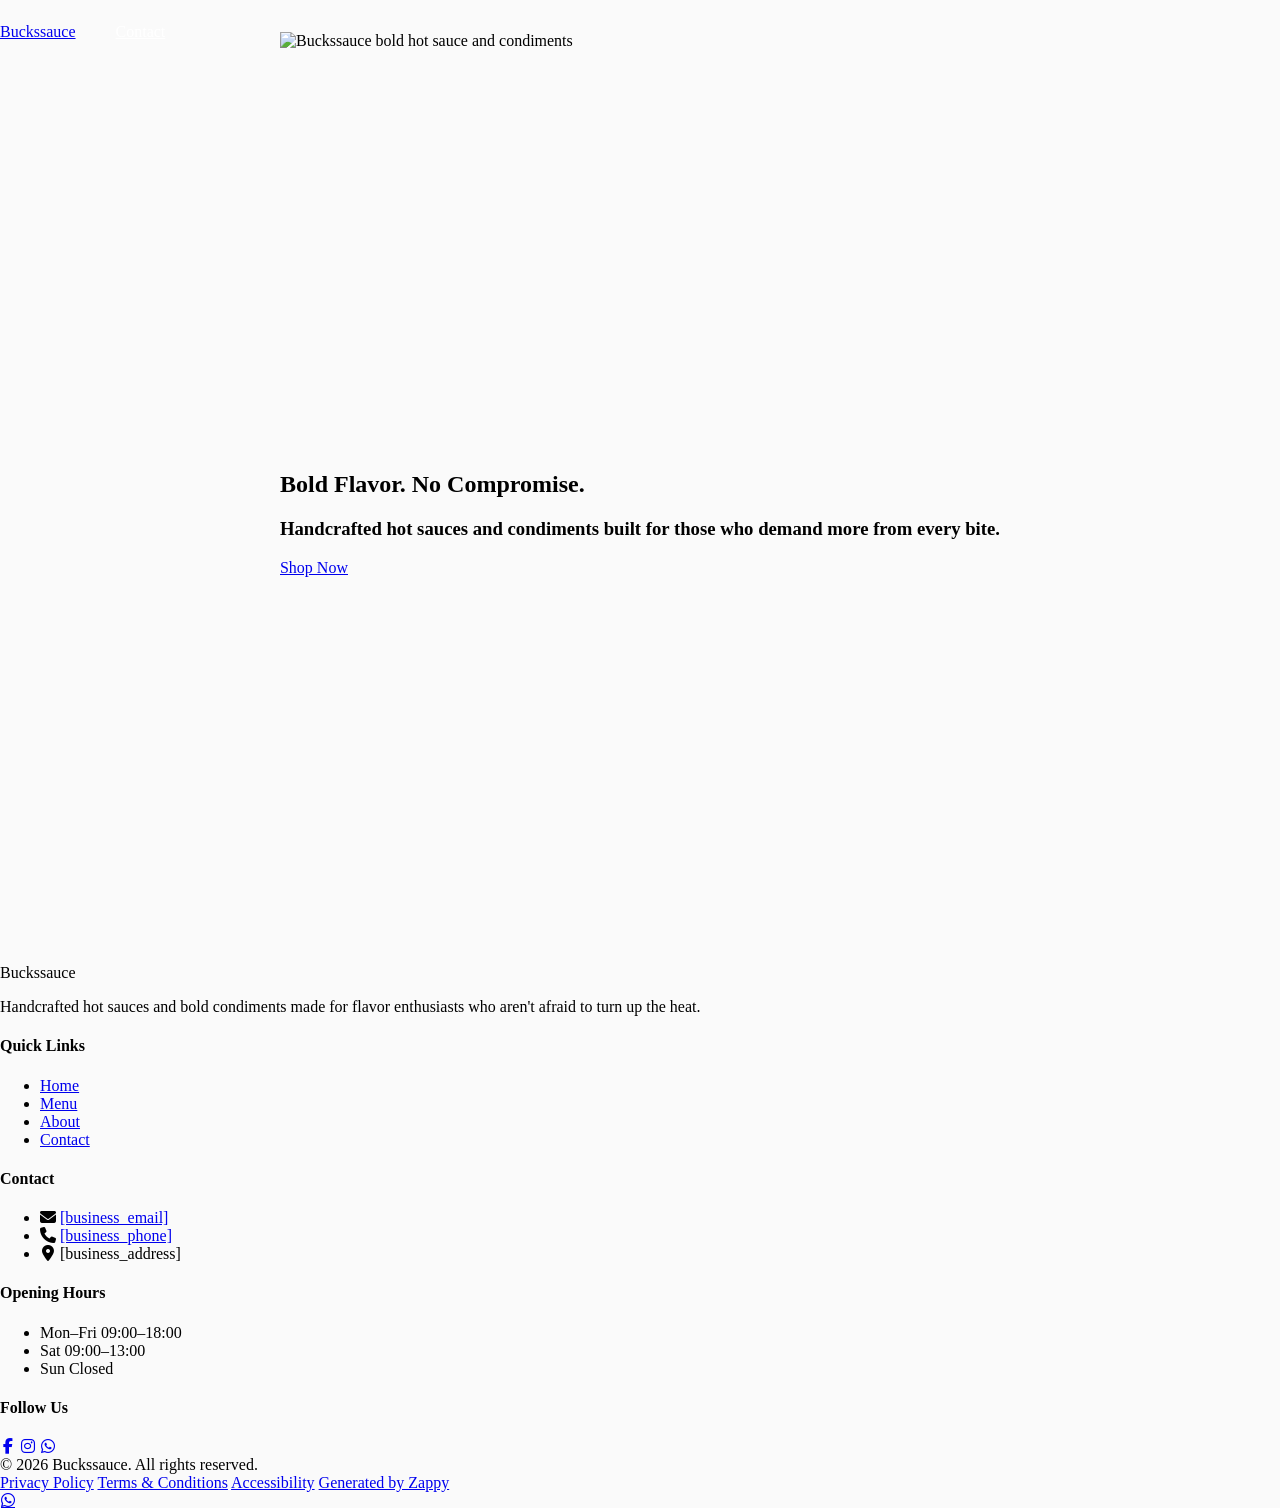
==== commit c3f4becc: "Background sync: Progressive GitHub Sync" ====
--- a/index.html
+++ b/index.html
@@ -250,6 +250,7 @@
     <noscript><link rel="stylesheet" href="/styles.css"></noscript>
     
     <script>window.ZAPPY_WEBSITE_ID = "8fde7d18-1f36-472e-ba07-775979685865"; window.ZAPPY_API_BASE = "https://api.zappy5.com";</script>
+    <link rel="preload" as="image" href="/assets/image-1783958249085-rxr5fx.webp?v=1783958249085" fetchpriority="high">
 
     <style id="zappy-dropdown-submenu-styles">
       /* ========== DESKTOP DROPDOWN SUBMENU STYLES ========== */
@@ -827,7 +828,7 @@
   <main id="main">
     <section data-band-index="0" id="hero" class="home-hero-section" data-layout-spec="Home-hero" data-hero-type="fullscreen-scrim">
   <div class="hero-bg-wrapper">
-    <img loading="eager" fetchpriority="high" data-hero-bg="true" data-placeholder="home-hero-image-1" data-context="Bold overhead flat-lay of artisan hot sauce bottles from Buckssauce brand on a dark rustic wooden surface with scattered chili peppers, garlic, and spices, dramatic moody food photography lighting, rich warm tones" width="1200" height="600" src="" alt="Buckssauce bold hot sauce and condiments" class="hero-bg-img" decoding="async">
+    <img loading="eager" fetchpriority="high" data-hero-bg="true" data-placeholder="home-hero-image-1" data-context="Bold overhead flat-lay of artisan hot sauce bottles from Buckssauce brand on a dark rustic wooden surface with scattered chili peppers, garlic, and spices, dramatic moody food photography lighting, rich warm tones" width="1200" height="600" src="/assets/image-1783958249085-rxr5fx.webp?v=1783958249085" alt="Buckssauce bold hot sauce and condiments" class="hero-bg-img" decoding="async">
     <div class="hero-scrim" aria-hidden="true"></div>
   </div>
   <div class="hero-content-wrapper">
@@ -845,7 +846,7 @@
     <div class="footer-grid">
       <div class="footer-col footer-brand-col">
         <span class="logo-text">Buckssauce</span>
-        <p class="footer-tagline">Minimal, security checkpoint block screen with monospace system font, bare white background, centered error message, and accent blue for interactive elements.</p>
+        <p class="footer-tagline">Handcrafted hot sauces and bold condiments made for flavor enthusiasts who aren't afraid to turn up the heat.</p>
       </div>
 
       <div class="footer-col footer-links-col">
--- a/styles.css
+++ b/styles.css
@@ -30,7 +30,7 @@
   align-items: center !important;
   justify-content: center !important;
   min-height: 100vh !important;
-  background: #ffffff !important;
+  background: #FAFAFA !important;
   margin: 0 !important;
   padding: 0 !important;
 }
@@ -57,7 +57,7 @@
 body {
   margin: 0 !important;
   padding: 0 !important;
-  background: #ffffff !important;
+  background: #FAFAFA !important;
 }
 
 /* Fix any accent-colored text that should be gray */
@@ -85,7 +85,7 @@
 
 /* Cookie Consent Customizations ccCssV13 */
 :root {
-  /* --cc-bg has to STAY translucent (with the matching backdrop-filter on
+/* --cc-bg has to STAY translucent (with the matching backdrop-filter on
    * the bar below) so the slim bar reads as a frosted overlay rather than
    * a solid horizontal stripe slapped on top of the page. The preferences
    * modal — which doesn't use backdrop-filter — overrides this to a solid
@@ -94,9 +94,9 @@
   --cc-modal-bg: #ffffff;
   --cc-primary-color: #1f2937;
   --cc-secondary-color: #4b5563;
-  --cc-btn-primary-bg: #666666;
+  --cc-btn-primary-bg: #FF8F00;
   --cc-btn-primary-color: #ffffff;
-  --cc-btn-primary-border: #666666;
+  --cc-btn-primary-border: #FF8F00;
   --cc-btn-primary-hover-bg: #4d4d4d;
   --cc-btn-primary-hover-border: #4d4d4d;
   --cc-btn-primary-hover-color: #ffffff;
@@ -112,7 +112,20 @@
   --cc-btn-secondary-hover-bg: #e5e7eb;
   --cc-btn-secondary-hover-color: #111827;
   --cc-btn-secondary-hover-border: #d1d5db;
-  --cc-toggle-on-bg: #666666;
+  --cc-toggle-on-bg: #FF8F00;
+  --primary-color: #C62828;
+  --secondary-color: #FF8F00;
+  --accent-color: #FFB300;
+  --background-color: #FAFAFA;
+  --surface-color: #F5F0EB;
+  --text-color: #1A1A1A;
+  --text-secondary-color: #5C5C5C;
+  --bg-dark: #1A1A1A;
+  --text-dark: #1A1A1A;
+  --text-light: #FFFFFF;
+  --text-muted: #5C5C5C;
+  --border-light: #86827d;
+  --border-dark: #FF8F00;
 }/* === Zappy-owned slim bottom bar ===
  * Single-row inline layout: [description text] ......... [Customize] [Accept]
  * The banner is our DOM (#zappy-cookie-banner), not the library's #cm
@@ -136,7 +149,21 @@
  * Must be a visible solid fill (light grey on white card) so users can
  * actually find them. Pre-fix these inherited --cc-btn-secondary-bg:
  * transparent (used by the bar's Customize text link), making them
- * invisible against the modal background. *//* Toggle thumbs in brand color when on *//* Mobile fallback: two rows (description on top, buttons below) *//* Cookie preferences button in legal footer keeps default behavior *//* ZAPPY_ANNOUNCEMENT_HEADER_OFFSET_CSS_V2 */
+ * invisible against the modal background. *//* Toggle thumbs in brand color when on *//* Mobile fallback: two rows (description on top, buttons below) *//* Cookie preferences button in legal footer keeps default behavior *//* === BUTTON TEXT OVERRIDES START === */
+.btn-secondary,
+.btn--secondary,
+[class*="btn-secondary"],
+[class*="btn--secondary"] { color: #333333 !important; }
+.btn-accent,
+.btn--accent,
+[class*="btn-accent"],
+[class*="btn--accent"] { color: #333333 !important; }
+.navbar .nav-cta-btn,
+.nav-cta-btn { color: #FFFFFF !important; }
+/* === BUTTON TEXT OVERRIDES END === */
+
+
+/* ZAPPY_ANNOUNCEMENT_HEADER_OFFSET_CSS_V2 */
 :root {
   --zappy-header-stack-height: calc(var(--zappy-announcement-height, 40px) + var(--header-height, 72px));
 }
@@ -1014,11 +1041,11 @@
   --cc-modal-bg: #ffffff;
   --cc-primary-color: #1f2937;
   --cc-secondary-color: #4b5563;
-  --cc-btn-primary-bg: #1f2937;
+  --cc-btn-primary-bg: #c62828;
   --cc-btn-primary-color: #ffffff;
-  --cc-btn-primary-border: #1f2937;
-  --cc-btn-primary-hover-bg: #06101e;
-  --cc-btn-primary-hover-border: #06101e;
+  --cc-btn-primary-border: #c62828;
+  --cc-btn-primary-hover-bg: #ad0f0f;
+  --cc-btn-primary-hover-border: #ad0f0f;
   --cc-btn-primary-hover-color: #ffffff;
   /* --cc-btn-secondary-* are used by BOTH the bar's "Customize" link and
    * the preferences modal's "Accept Necessary" / "Save Preferences" pills.
@@ -1032,7 +1059,7 @@
   --cc-btn-secondary-hover-bg: #e5e7eb;
   --cc-btn-secondary-hover-color: #111827;
   --cc-btn-secondary-hover-border: #d1d5db;
-  --cc-toggle-on-bg: #1f2937;
+  --cc-toggle-on-bg: #c62828;
 }
 
 #cc-main,
@@ -1058,7 +1085,7 @@
   -webkit-backdrop-filter: saturate(180%) blur(12px);
   backdrop-filter: saturate(180%) blur(12px);
   border: none !important;
-  border-top: 1px solid rgba(31, 41, 55, 0.18) !important;
+  border-top: 1px solid rgba(198, 40, 40, 0.18) !important;
   border-radius: 0 !important;
   box-shadow: 0 -1px 12px rgba(0, 0, 0, 0.04) !important;
   display: flex !important;
@@ -1145,7 +1172,7 @@
  * defaults for the preferences modal's two secondary pills). */
 #zappy-cookie-banner .zappy-cookie-banner__button--customize {
   background-color: transparent !important;
-  color: #1f2937 !important;
+  color: #c62828 !important;
   border: none !important;
   padding: 0 8px !important;
   height: 32px !important;
@@ -1155,7 +1182,7 @@
 }
 
 #zappy-cookie-banner .zappy-cookie-banner__button--customize:hover {
-  color: #06101e !important;
+  color: #ad0f0f !important;
   background-color: transparent !important;
 }
 
--- a/styles.css
+++ b/styles.css
@@ -30,7 +30,7 @@
   align-items: center !important;
   justify-content: center !important;
   min-height: 100vh !important;
-  background: #ffffff !important;
+  background: #FAFAFA !important;
   margin: 0 !important;
   padding: 0 !important;
 }
@@ -57,7 +57,7 @@
 body {
   margin: 0 !important;
   padding: 0 !important;
-  background: #ffffff !important;
+  background: #FAFAFA !important;
 }
 
 /* Fix any accent-colored text that should be gray */
@@ -85,7 +85,7 @@
 
 /* Cookie Consent Customizations ccCssV13 */
 :root {
-  /* --cc-bg has to STAY translucent (with the matching backdrop-filter on
+/* --cc-bg has to STAY translucent (with the matching backdrop-filter on
    * the bar below) so the slim bar reads as a frosted overlay rather than
    * a solid horizontal stripe slapped on top of the page. The preferences
    * modal — which doesn't use backdrop-filter — overrides this to a solid
@@ -94,9 +94,9 @@
   --cc-modal-bg: #ffffff;
   --cc-primary-color: #1f2937;
   --cc-secondary-color: #4b5563;
-  --cc-btn-primary-bg: #666666;
+  --cc-btn-primary-bg: #FF8F00;
   --cc-btn-primary-color: #ffffff;
-  --cc-btn-primary-border: #666666;
+  --cc-btn-primary-border: #FF8F00;
   --cc-btn-primary-hover-bg: #4d4d4d;
   --cc-btn-primary-hover-border: #4d4d4d;
   --cc-btn-primary-hover-color: #ffffff;
@@ -112,7 +112,20 @@
   --cc-btn-secondary-hover-bg: #e5e7eb;
   --cc-btn-secondary-hover-color: #111827;
   --cc-btn-secondary-hover-border: #d1d5db;
-  --cc-toggle-on-bg: #666666;
+  --cc-toggle-on-bg: #FF8F00;
+  --primary-color: #C62828;
+  --secondary-color: #FF8F00;
+  --accent-color: #FFB300;
+  --background-color: #FAFAFA;
+  --surface-color: #F5F0EB;
+  --text-color: #1A1A1A;
+  --text-secondary-color: #5C5C5C;
+  --bg-dark: #1A1A1A;
+  --text-dark: #1A1A1A;
+  --text-light: #FFFFFF;
+  --text-muted: #5C5C5C;
+  --border-light: #86827d;
+  --border-dark: #FF8F00;
 }/* === Zappy-owned slim bottom bar ===
  * Single-row inline layout: [description text] ......... [Customize] [Accept]
  * The banner is our DOM (#zappy-cookie-banner), not the library's #cm
@@ -136,7 +149,21 @@
  * Must be a visible solid fill (light grey on white card) so users can
  * actually find them. Pre-fix these inherited --cc-btn-secondary-bg:
  * transparent (used by the bar's Customize text link), making them
- * invisible against the modal background. *//* Toggle thumbs in brand color when on *//* Mobile fallback: two rows (description on top, buttons below) *//* Cookie preferences button in legal footer keeps default behavior *//* ZAPPY_ANNOUNCEMENT_HEADER_OFFSET_CSS_V2 */
+ * invisible against the modal background. *//* Toggle thumbs in brand color when on *//* Mobile fallback: two rows (description on top, buttons below) *//* Cookie preferences button in legal footer keeps default behavior *//* === BUTTON TEXT OVERRIDES START === */
+.btn-secondary,
+.btn--secondary,
+[class*="btn-secondary"],
+[class*="btn--secondary"] { color: #333333 !important; }
+.btn-accent,
+.btn--accent,
+[class*="btn-accent"],
+[class*="btn--accent"] { color: #333333 !important; }
+.navbar .nav-cta-btn,
+.nav-cta-btn { color: #FFFFFF !important; }
+/* === BUTTON TEXT OVERRIDES END === */
+
+
+/* ZAPPY_ANNOUNCEMENT_HEADER_OFFSET_CSS_V2 */
 :root {
   --zappy-header-stack-height: calc(var(--zappy-announcement-height, 40px) + var(--header-height, 72px));
 }
@@ -1014,11 +1041,11 @@
   --cc-modal-bg: #ffffff;
   --cc-primary-color: #1f2937;
   --cc-secondary-color: #4b5563;
-  --cc-btn-primary-bg: #1f2937;
+  --cc-btn-primary-bg: #c62828;
   --cc-btn-primary-color: #ffffff;
-  --cc-btn-primary-border: #1f2937;
-  --cc-btn-primary-hover-bg: #06101e;
-  --cc-btn-primary-hover-border: #06101e;
+  --cc-btn-primary-border: #c62828;
+  --cc-btn-primary-hover-bg: #ad0f0f;
+  --cc-btn-primary-hover-border: #ad0f0f;
   --cc-btn-primary-hover-color: #ffffff;
   /* --cc-btn-secondary-* are used by BOTH the bar's "Customize" link and
    * the preferences modal's "Accept Necessary" / "Save Preferences" pills.
@@ -1032,7 +1059,7 @@
   --cc-btn-secondary-hover-bg: #e5e7eb;
   --cc-btn-secondary-hover-color: #111827;
   --cc-btn-secondary-hover-border: #d1d5db;
-  --cc-toggle-on-bg: #1f2937;
+  --cc-toggle-on-bg: #c62828;
 }
 
 #cc-main,
@@ -1058,7 +1085,7 @@
   -webkit-backdrop-filter: saturate(180%) blur(12px);
   backdrop-filter: saturate(180%) blur(12px);
   border: none !important;
-  border-top: 1px solid rgba(31, 41, 55, 0.18) !important;
+  border-top: 1px solid rgba(198, 40, 40, 0.18) !important;
   border-radius: 0 !important;
   box-shadow: 0 -1px 12px rgba(0, 0, 0, 0.04) !important;
   display: flex !important;
@@ -1145,7 +1172,7 @@
  * defaults for the preferences modal's two secondary pills). */
 #zappy-cookie-banner .zappy-cookie-banner__button--customize {
   background-color: transparent !important;
-  color: #1f2937 !important;
+  color: #c62828 !important;
   border: none !important;
   padding: 0 8px !important;
   height: 32px !important;
@@ -1155,7 +1182,7 @@
 }
 
 #zappy-cookie-banner .zappy-cookie-banner__button--customize:hover {
-  color: #06101e !important;
+  color: #ad0f0f !important;
   background-color: transparent !important;
 }
 
--- a/styles.css
+++ b/styles.css
@@ -30,7 +30,7 @@
   align-items: center !important;
   justify-content: center !important;
   min-height: 100vh !important;
-  background: #ffffff !important;
+  background: #FAFAFA !important;
   margin: 0 !important;
   padding: 0 !important;
 }
@@ -57,7 +57,7 @@
 body {
   margin: 0 !important;
   padding: 0 !important;
-  background: #ffffff !important;
+  background: #FAFAFA !important;
 }
 
 /* Fix any accent-colored text that should be gray */
@@ -85,7 +85,7 @@
 
 /* Cookie Consent Customizations ccCssV13 */
 :root {
-  /* --cc-bg has to STAY translucent (with the matching backdrop-filter on
+/* --cc-bg has to STAY translucent (with the matching backdrop-filter on
    * the bar below) so the slim bar reads as a frosted overlay rather than
    * a solid horizontal stripe slapped on top of the page. The preferences
    * modal — which doesn't use backdrop-filter — overrides this to a solid
@@ -94,9 +94,9 @@
   --cc-modal-bg: #ffffff;
   --cc-primary-color: #1f2937;
   --cc-secondary-color: #4b5563;
-  --cc-btn-primary-bg: #666666;
+  --cc-btn-primary-bg: #FF8F00;
   --cc-btn-primary-color: #ffffff;
-  --cc-btn-primary-border: #666666;
+  --cc-btn-primary-border: #FF8F00;
   --cc-btn-primary-hover-bg: #4d4d4d;
   --cc-btn-primary-hover-border: #4d4d4d;
   --cc-btn-primary-hover-color: #ffffff;
@@ -112,7 +112,20 @@
   --cc-btn-secondary-hover-bg: #e5e7eb;
   --cc-btn-secondary-hover-color: #111827;
   --cc-btn-secondary-hover-border: #d1d5db;
-  --cc-toggle-on-bg: #666666;
+  --cc-toggle-on-bg: #FF8F00;
+  --primary-color: #C62828;
+  --secondary-color: #FF8F00;
+  --accent-color: #FFB300;
+  --background-color: #FAFAFA;
+  --surface-color: #F5F0EB;
+  --text-color: #1A1A1A;
+  --text-secondary-color: #5C5C5C;
+  --bg-dark: #1A1A1A;
+  --text-dark: #1A1A1A;
+  --text-light: #FFFFFF;
+  --text-muted: #5C5C5C;
+  --border-light: #86827d;
+  --border-dark: #FF8F00;
 }/* === Zappy-owned slim bottom bar ===
  * Single-row inline layout: [description text] ......... [Customize] [Accept]
  * The banner is our DOM (#zappy-cookie-banner), not the library's #cm
@@ -136,7 +149,21 @@
  * Must be a visible solid fill (light grey on white card) so users can
  * actually find them. Pre-fix these inherited --cc-btn-secondary-bg:
  * transparent (used by the bar's Customize text link), making them
- * invisible against the modal background. *//* Toggle thumbs in brand color when on *//* Mobile fallback: two rows (description on top, buttons below) *//* Cookie preferences button in legal footer keeps default behavior *//* ZAPPY_ANNOUNCEMENT_HEADER_OFFSET_CSS_V2 */
+ * invisible against the modal background. *//* Toggle thumbs in brand color when on *//* Mobile fallback: two rows (description on top, buttons below) *//* Cookie preferences button in legal footer keeps default behavior *//* === BUTTON TEXT OVERRIDES START === */
+.btn-secondary,
+.btn--secondary,
+[class*="btn-secondary"],
+[class*="btn--secondary"] { color: #333333 !important; }
+.btn-accent,
+.btn--accent,
+[class*="btn-accent"],
+[class*="btn--accent"] { color: #333333 !important; }
+.navbar .nav-cta-btn,
+.nav-cta-btn { color: #FFFFFF !important; }
+/* === BUTTON TEXT OVERRIDES END === */
+
+
+/* ZAPPY_ANNOUNCEMENT_HEADER_OFFSET_CSS_V2 */
 :root {
   --zappy-header-stack-height: calc(var(--zappy-announcement-height, 40px) + var(--header-height, 72px));
 }
@@ -1014,11 +1041,11 @@
   --cc-modal-bg: #ffffff;
   --cc-primary-color: #1f2937;
   --cc-secondary-color: #4b5563;
-  --cc-btn-primary-bg: #1f2937;
+  --cc-btn-primary-bg: #c62828;
   --cc-btn-primary-color: #ffffff;
-  --cc-btn-primary-border: #1f2937;
-  --cc-btn-primary-hover-bg: #06101e;
-  --cc-btn-primary-hover-border: #06101e;
+  --cc-btn-primary-border: #c62828;
+  --cc-btn-primary-hover-bg: #ad0f0f;
+  --cc-btn-primary-hover-border: #ad0f0f;
   --cc-btn-primary-hover-color: #ffffff;
   /* --cc-btn-secondary-* are used by BOTH the bar's "Customize" link and
    * the preferences modal's "Accept Necessary" / "Save Preferences" pills.
@@ -1032,7 +1059,7 @@
   --cc-btn-secondary-hover-bg: #e5e7eb;
   --cc-btn-secondary-hover-color: #111827;
   --cc-btn-secondary-hover-border: #d1d5db;
-  --cc-toggle-on-bg: #1f2937;
+  --cc-toggle-on-bg: #c62828;
 }
 
 #cc-main,
@@ -1058,7 +1085,7 @@
   -webkit-backdrop-filter: saturate(180%) blur(12px);
   backdrop-filter: saturate(180%) blur(12px);
   border: none !important;
-  border-top: 1px solid rgba(31, 41, 55, 0.18) !important;
+  border-top: 1px solid rgba(198, 40, 40, 0.18) !important;
   border-radius: 0 !important;
   box-shadow: 0 -1px 12px rgba(0, 0, 0, 0.04) !important;
   display: flex !important;
@@ -1145,7 +1172,7 @@
  * defaults for the preferences modal's two secondary pills). */
 #zappy-cookie-banner .zappy-cookie-banner__button--customize {
   background-color: transparent !important;
-  color: #1f2937 !important;
+  color: #c62828 !important;
   border: none !important;
   padding: 0 8px !important;
   height: 32px !important;
@@ -1155,7 +1182,7 @@
 }
 
 #zappy-cookie-banner .zappy-cookie-banner__button--customize:hover {
-  color: #06101e !important;
+  color: #ad0f0f !important;
   background-color: transparent !important;
 }
 
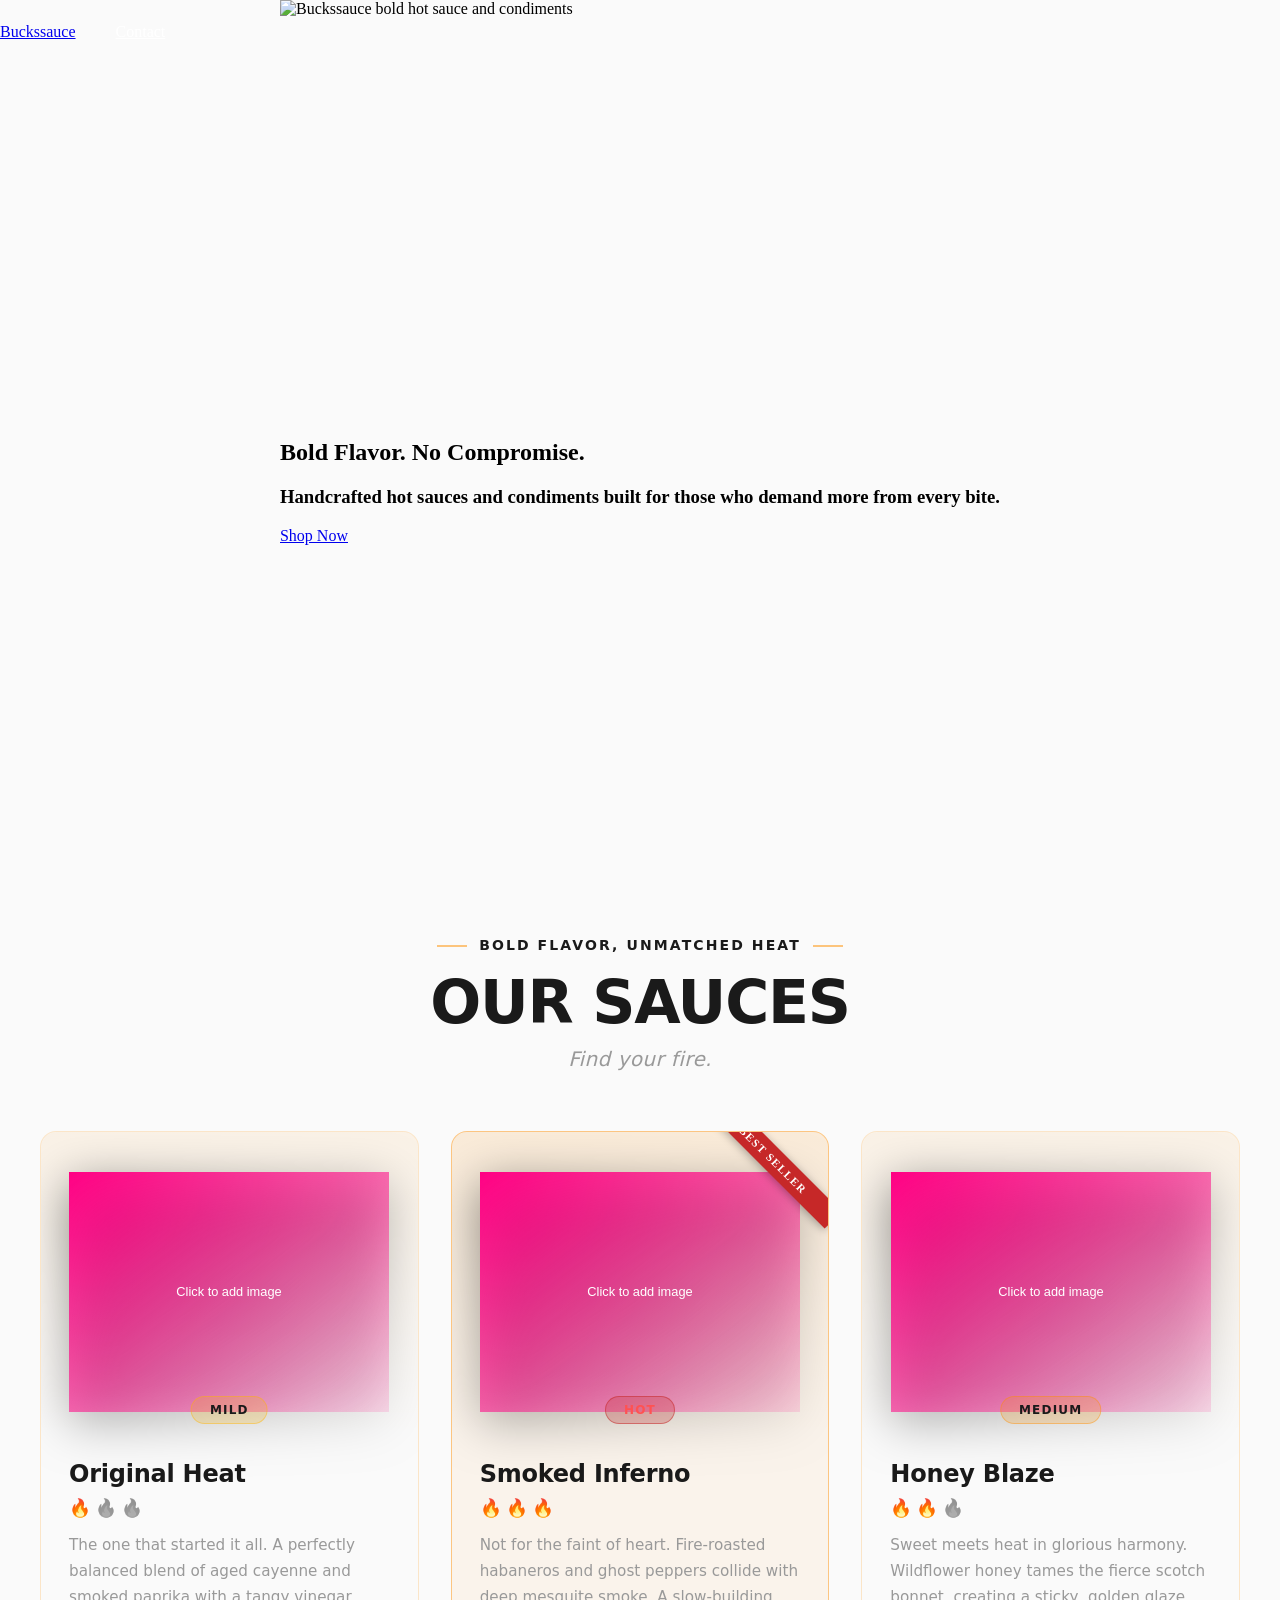
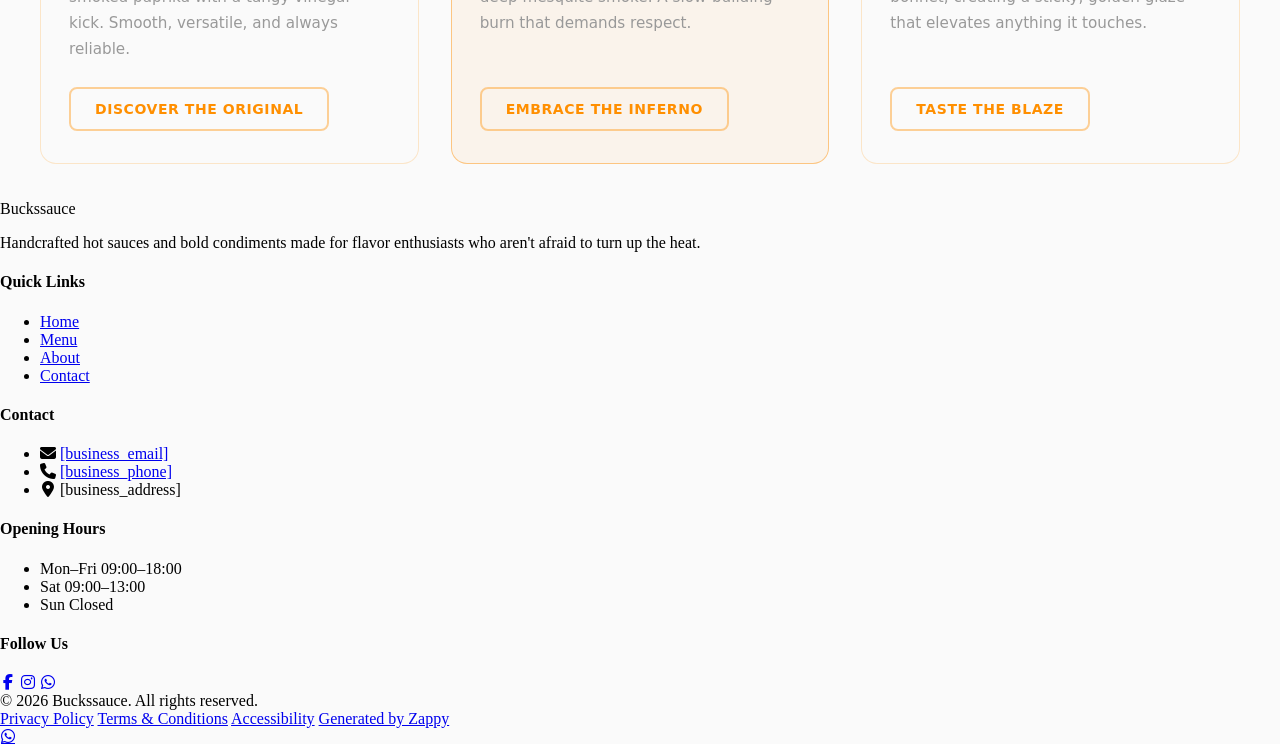
==== commit f015fea6: "Background sync: Progressive GitHub Sync" ====
--- a/index.html
+++ b/index.html
@@ -839,6 +839,86 @@
     </div>
   </div>
 </section>
+
+<section class="bs-sauces-section" aria-labelledby="bs-sauces-heading">
+  <div class="bs-sauces-container">
+    <div class="bs-sauces-header">
+      <span class="bs-sauces-eyebrow">Bold Flavor, Unmatched Heat</span>
+      <h2 class="bs-sauces-heading" id="bs-sauces-heading">Our Sauces</h2>
+      <p class="bs-sauces-subheading">Find your fire.</p>
+    </div>
+
+    <div class="bs-sauces-grid">
+      <!-- Card 1: Original Heat -->
+      <article class="bs-sauce-card">
+        <div class="bs-sauce-card-inner">
+          <div class="bs-sauce-image-wrapper">
+            <img data-placeholder="sauce-original-heat" data-context="Buckssauce Original Heat hot sauce bottle with bold red label and flames, rustic dark background, masculine food brand aesthetic, warm amber lighting" src="data:image/svg+xml,%3Csvg xmlns=%27http://www.w3.org/2000/svg%27 width=%27400%27 height=%27300%27%3E%3Cdefs%3E%3ClinearGradient id=%27grad%27 x1=%270%25%27 y1=%270%25%27 x2=%27100%25%27 y2=%27100%25%27%3E%3Cstop offset=%270%25%27 style=%27stop-color:%23FF0083;stop-opacity:1%27 /%3E%3Cstop offset=%27100%25%27 style=%27stop-color:%23FF008320;stop-opacity:1%27 /%3E%3C/linearGradient%3E%3C/defs%3E%3Crect width=%27100%25%27 height=%27100%25%27 fill=%27url(%23grad)%27/%3E%3Ctext x=%2750%25%27 y=%2750%25%27 font-family=%27Arial, sans-serif%27 font-size=%2716%27 fill=%27white%27 text-anchor=%27middle%27 dy=%27.3em%27 font-weight=%27500%27%3EClick%20to%20add%20image%3C/text%3E%3C/svg%3E" alt="Original Heat hot sauce bottle" class="bs-sauce-image" loading="lazy" decoding="async" fetchpriority="low">
+            <span class="bs-heat-badge bs-heat-mild">Mild</span>
+          </div>
+          <div class="bs-sauce-content">
+            <h3 class="bs-sauce-name">Original Heat</h3>
+            <div class="bs-heat-meter" aria-label="Heat level: 1 out of 3 flames">
+              <span class="bs-flame bs-flame-active" aria-hidden="true">🔥</span>
+              <span class="bs-flame bs-flame-inactive" aria-hidden="true">🔥</span>
+              <span class="bs-flame bs-flame-inactive" aria-hidden="true">🔥</span>
+            </div>
+            <p class="bs-sauce-description">
+              The one that started it all. A perfectly balanced blend of aged cayenne and smoked paprika with a tangy vinegar kick. Smooth, versatile, and always reliable.
+            </p>
+            <a href="#" class="bs-sauce-btn" aria-label="Learn more about Original Heat">Discover the Original</a>
+          </div>
+        </div>
+      </article>
+
+      <!-- Card 2: Smoked Inferno -->
+      <article class="bs-sauce-card bs-sauce-card-featured">
+        <div class="bs-sauce-card-inner">
+          <div class="bs-sauce-image-wrapper">
+            <img data-placeholder="sauce-smoked-inferno" data-context="Buckssauce Smoked Inferno hot sauce bottle with dark label and smoke wisps, fiery ember glow, rustic dark background, intense masculine branding" src="data:image/svg+xml,%3Csvg xmlns=%27http://www.w3.org/2000/svg%27 width=%27400%27 height=%27300%27%3E%3Cdefs%3E%3ClinearGradient id=%27grad%27 x1=%270%25%27 y1=%270%25%27 x2=%27100%25%27 y2=%27100%25%27%3E%3Cstop offset=%270%25%27 style=%27stop-color:%23FF0083;stop-opacity:1%27 /%3E%3Cstop offset=%27100%25%27 style=%27stop-color:%23FF008320;stop-opacity:1%27 /%3E%3C/linearGradient%3E%3C/defs%3E%3Crect width=%27100%25%27 height=%27100%25%27 fill=%27url(%23grad)%27/%3E%3Ctext x=%2750%25%27 y=%2750%25%27 font-family=%27Arial, sans-serif%27 font-size=%2716%27 fill=%27white%27 text-anchor=%27middle%27 dy=%27.3em%27 font-weight=%27500%27%3EClick%20to%20add%20image%3C/text%3E%3C/svg%3E" alt="Smoked Inferno hot sauce bottle" class="bs-sauce-image" loading="lazy" decoding="async" fetchpriority="low">
+            <span class="bs-heat-badge bs-heat-hot">Hot</span>
+          </div>
+          <div class="bs-sauce-content">
+            <h3 class="bs-sauce-name">Smoked Inferno</h3>
+            <div class="bs-heat-meter" aria-label="Heat level: 3 out of 3 flames">
+              <span class="bs-flame bs-flame-active" aria-hidden="true">🔥</span>
+              <span class="bs-flame bs-flame-active" aria-hidden="true">🔥</span>
+              <span class="bs-flame bs-flame-active" aria-hidden="true">🔥</span>
+            </div>
+            <p class="bs-sauce-description">
+              Not for the faint of heart. Fire-roasted habaneros and ghost peppers collide with deep mesquite smoke. A slow-building burn that demands respect.
+            </p>
+            <a href="#" class="bs-sauce-btn" aria-label="Learn more about Smoked Inferno">Embrace the Inferno</a>
+          </div>
+        </div>
+      </article>
+
+      <!-- Card 3: Honey Blaze -->
+      <article class="bs-sauce-card">
+        <div class="bs-sauce-card-inner">
+          <div class="bs-sauce-image-wrapper">
+            <img data-placeholder="sauce-honey-blaze" data-context="Buckssauce Honey Blaze hot sauce bottle with golden amber label and honey drip, warm rustic background, sweet heat aesthetic, bold masculine branding" src="data:image/svg+xml,%3Csvg xmlns=%27http://www.w3.org/2000/svg%27 width=%27400%27 height=%27300%27%3E%3Cdefs%3E%3ClinearGradient id=%27grad%27 x1=%270%25%27 y1=%270%25%27 x2=%27100%25%27 y2=%27100%25%27%3E%3Cstop offset=%270%25%27 style=%27stop-color:%23FF0083;stop-opacity:1%27 /%3E%3Cstop offset=%27100%25%27 style=%27stop-color:%23FF008320;stop-opacity:1%27 /%3E%3C/linearGradient%3E%3C/defs%3E%3Crect width=%27100%25%27 height=%27100%25%27 fill=%27url(%23grad)%27/%3E%3Ctext x=%2750%25%27 y=%2750%25%27 font-family=%27Arial, sans-serif%27 font-size=%2716%27 fill=%27white%27 text-anchor=%27middle%27 dy=%27.3em%27 font-weight=%27500%27%3EClick%20to%20add%20image%3C/text%3E%3C/svg%3E" alt="Honey Blaze hot sauce bottle" class="bs-sauce-image" loading="lazy" decoding="async" fetchpriority="low">
+            <span class="bs-heat-badge bs-heat-medium">Medium</span>
+          </div>
+          <div class="bs-sauce-content">
+            <h3 class="bs-sauce-name">Honey Blaze</h3>
+            <div class="bs-heat-meter" aria-label="Heat level: 2 out of 3 flames">
+              <span class="bs-flame bs-flame-active" aria-hidden="true">🔥</span>
+              <span class="bs-flame bs-flame-active" aria-hidden="true">🔥</span>
+              <span class="bs-flame bs-flame-inactive" aria-hidden="true">🔥</span>
+            </div>
+            <p class="bs-sauce-description">
+              Sweet meets heat in glorious harmony. Wildflower honey tames the fierce scotch bonnet, creating a sticky, golden glaze that elevates anything it touches.
+            </p>
+            <a href="#" class="bs-sauce-btn" aria-label="Learn more about Honey Blaze">Taste the Blaze</a>
+          </div>
+        </div>
+      </article>
+    </div>
+  </div>
+</section>
+
+
   </main>
   
   <footer class="site-footer">
--- a/styles.css
+++ b/styles.css
@@ -163,6 +163,400 @@
 /* === BUTTON TEXT OVERRIDES END === */
 
 
+/* AI-generated section */
+/* ============================================
+   Buckssauce - Our Sauces Section
+   Bold, Fiery, Masculine Food Brand Aesthetic
+   ============================================ */
+
+.bs-sauces-section {
+  background: #1a1a1a;
+  background-image:
+    radial-gradient(ellipse at 50% 0%, rgba(198, 40, 40, 0.15) 0%, transparent 60%),
+    radial-gradient(ellipse at 20% 80%, rgba(255, 143, 0, 0.08) 0%, transparent 50%),
+    radial-gradient(ellipse at 80% 80%, rgba(255, 179, 0, 0.06) 0%, transparent 50%);
+  padding: 100px 20px 110px;
+  position: relative;
+  overflow: hidden;
+}
+
+/* Subtle texture overlay */
+.bs-sauces-section::before {
+  content: '';
+  position: absolute;
+  inset: 0;
+  background-image: url("data:image/svg+xml,%3Csvg width='60' height='60' viewBox='0 0 60 60' xmlns='http://www.w3.org/2000/svg'%3E%3Cg fill='none' fill-rule='evenodd'%3E%3Cg fill='%23ffffff' fill-opacity='0.02'%3E%3Cpath d='M36 34v-4h-2v4h-4v2h4v4h2v-4h4v-2h-4zm0-30V0h-2v4h-4v2h4v4h2V6h4V4h-4zM6 34v-4H4v4H0v2h4v4h2v-4h4v-2H6zM6 4V0H4v4H0v2h4v4h2V6h4V4H6z'/%3E%3C/g%3E%3C/g%3E%3C/svg%3E");
+  pointer-events: none;
+  z-index: 0;
+}
+
+.bs-sauces-container {
+  max-width: 1200px;
+  margin: 0 auto;
+  position: relative;
+  z-index: 1;
+}
+
+/* Header */
+.bs-sauces-header {
+  text-align: center;
+  margin-bottom: 60px;
+}
+
+.bs-sauces-eyebrow {
+  display: inline-block;
+  font-family: system-ui, sans-serif;
+  font-size: 0.875rem;
+  font-weight: 700;
+  letter-spacing: 0.15em;
+  text-transform: uppercase;
+  color: var(--secondary-color, #FF8F00);
+  margin-bottom: 16px;
+  position: relative;
+}
+
+.bs-sauces-eyebrow::before,
+.bs-sauces-eyebrow::after {
+  content: '';
+  display: inline-block;
+  width: 30px;
+  height: 2px;
+  background: var(--secondary-color, #FF8F00);
+  vertical-align: middle;
+  margin: 0 12px;
+  opacity: 0.5;
+}
+
+.bs-sauces-heading {
+  font-family: system-ui, sans-serif;
+  font-size: clamp(2.5rem, 5vw, 3.75rem);
+  font-weight: 900;
+  color: #ffffff;
+  margin: 0 0 12px;
+  line-height: 1.1;
+  letter-spacing: -0.02em;
+  text-transform: uppercase;
+}
+
+.bs-sauces-subheading {
+  font-family: system-ui, sans-serif;
+  font-size: 1.25rem;
+  font-weight: 400;
+  color: rgba(255, 255, 255, 0.7);
+  margin: 0;
+  font-style: italic;
+  letter-spacing: 0.02em;
+}
+
+/* Grid */
+.bs-sauces-grid {
+  display: grid;
+  grid-template-columns: repeat(3, 1fr);
+  gap: 32px;
+}
+
+/* Card */
+.bs-sauce-card {
+  perspective: 1000px;
+}
+
+.bs-sauce-card-inner {
+  background: rgba(255, 255, 255, 0.04);
+  border: 1px solid rgba(255, 143, 0, 0.2);
+  border-radius: 16px;
+  overflow: hidden;
+  transition: transform 0.35s ease, box-shadow 0.35s ease, border-color 0.35s ease;
+  height: 100%;
+  display: flex;
+  flex-direction: column;
+  position: relative;
+}
+
+.bs-sauce-card-inner:hover {
+  transform: translateY(-8px);
+  box-shadow: 0 20px 50px rgba(198, 40, 40, 0.25), 0 0 0 1px rgba(255, 143, 0, 0.4) inset;
+  border-color: rgba(255, 143, 0, 0.5);
+}
+
+/* Featured card accent */
+.bs-sauce-card-featured .bs-sauce-card-inner {
+  border-color: rgba(255, 143, 0, 0.45);
+  background: rgba(255, 143, 0, 0.06);
+}
+
+.bs-sauce-card-featured .bs-sauce-card-inner::before {
+  content: 'BEST SELLER';
+  position: absolute;
+  top: 16px;
+  right: -30px;
+  background: var(--primary-color, #C62828);
+  color: #ffffff;
+  font-size: 0.7rem;
+  font-weight: 800;
+  letter-spacing: 0.12em;
+  padding: 6px 40px;
+  transform: rotate(45deg);
+  z-index: 2;
+  box-shadow: 0 2px 8px rgba(0, 0, 0, 0.3);
+}
+
+/* Image wrapper */
+.bs-sauce-image-wrapper {
+  position: relative;
+  padding: 40px 20px 20px;
+  background: linear-gradient(180deg, rgba(255, 143, 0, 0.08) 0%, transparent 100%);
+  text-align: center;
+}
+
+.bs-sauce-image {
+  max-width: 100%;
+  height: auto;
+  max-height: 240px;
+  object-fit: contain;
+  filter: drop-shadow(0 12px 24px rgba(0, 0, 0, 0.5));
+  transition: transform 0.4s ease, filter 0.4s ease;
+}
+
+.bs-sauce-card-inner:hover .bs-sauce-image {
+  transform: scale(1.06);
+  filter: drop-shadow(0 16px 32px rgba(198, 40, 40, 0.5));
+}
+
+/* Heat badge */
+.bs-heat-badge {
+  position: absolute;
+  bottom: 12px;
+  left: 50%;
+  transform: translateX(-50%);
+  font-family: system-ui, sans-serif;
+  font-size: 0.75rem;
+  font-weight: 800;
+  letter-spacing: 0.1em;
+  text-transform: uppercase;
+  padding: 6px 18px;
+  border-radius: 20px;
+  z-index: 1;
+}
+
+.bs-heat-mild {
+  background: rgba(255, 179, 0, 0.2);
+  color: #FFB300;
+  border: 1px solid rgba(255, 179, 0, 0.4);
+}
+
+.bs-heat-medium {
+  background: rgba(255, 143, 0, 0.2);
+  color: #FF8F00;
+  border: 1px solid rgba(255, 143, 0, 0.4);
+}
+
+.bs-heat-hot {
+  background: rgba(198, 40, 40, 0.25);
+  color: #ff5252;
+  border: 1px solid rgba(198, 40, 40, 0.5);
+}
+
+/* Content */
+.bs-sauce-content {
+  padding: 24px 28px 32px;
+  display: flex;
+  flex-direction: column;
+  flex-grow: 1;
+}
+
+.bs-sauce-name {
+  font-family: system-ui, sans-serif;
+  font-size: 1.5rem;
+  font-weight: 800;
+  color: #ffffff;
+  margin: 0 0 10px;
+  letter-spacing: -0.01em;
+}
+
+/* Heat meter */
+.bs-heat-meter {
+  display: flex;
+  gap: 4px;
+  margin-bottom: 14px;
+}
+
+.bs-flame {
+  font-size: 1.1rem;
+  transition: transform 0.3s ease, filter 0.3s ease;
+}
+
+.bs-flame-active {
+  filter: none;
+}
+
+.bs-flame-inactive {
+  filter: grayscale(100%) brightness(0.4);
+  opacity: 0.5;
+}
+
+.bs-sauce-card-inner:hover .bs-flame-active {
+  transform: scale(1.2);
+}
+
+/* Description */
+.bs-sauce-description {
+  font-family: system-ui, sans-serif;
+  font-size: 0.95rem;
+  line-height: 1.7;
+  color: rgba(255, 255, 255, 0.65);
+  margin: 0 0 24px;
+  flex-grow: 1;
+}
+
+/* Button */
+.bs-sauce-btn {
+  display: inline-block;
+  font-family: system-ui, sans-serif;
+  font-size: 0.875rem;
+  font-weight: 700;
+  letter-spacing: 0.04em;
+  text-transform: uppercase;
+  text-decoration: none;
+  color: var(--secondary-color, #FF8F00);
+  padding: 12px 24px;
+  border: 2px solid rgba(255, 143, 0, 0.4);
+  border-radius: 8px;
+  text-align: center;
+  transition: all 0.3s ease;
+  align-self: flex-start;
+  position: relative;
+  overflow: hidden;
+  background: transparent;
+}
+
+.bs-sauce-btn::before {
+  content: '';
+  position: absolute;
+  inset: 0;
+  background: var(--secondary-color, #FF8F00);
+  opacity: 0;
+  transition: opacity 0.3s ease;
+  z-index: 0;
+}
+
+.bs-sauce-btn:hover {
+  color: #1a1a1a;
+  border-color: var(--secondary-color, #FF8F00);
+  transform: translateY(-2px);
+  box-shadow: 0 8px 24px rgba(255, 143, 0, 0.3);
+}
+
+.bs-sauce-btn:hover::before {
+  opacity: 1;
+}
+
+.bs-sauce-btn span,
+.bs-sauce-btn {
+  position: relative;
+  z-index: 1;
+}
+
+/* Focus states for accessibility */
+.bs-sauce-btn:focus-visible {
+  outline: 2px solid var(--secondary-color, #FF8F00);
+  outline-offset: 3px;
+}
+
+.bs-sauce-card-inner:focus-within {
+  box-shadow: 0 0 0 3px rgba(255, 143, 0, 0.5);
+}
+
+/* ============================================
+   Responsive Breakpoints
+   ============================================ */
+
+@media (max-width: 1024px) {
+  .bs-sauces-grid {
+    grid-template-columns: repeat(2, 1fr);
+    gap: 24px;
+  }
+
+  .bs-sauces-section {
+    padding: 80px 20px 90px;
+  }
+
+  .bs-sauces-heading {
+    font-size: clamp(2rem, 4vw, 3rem);
+  }
+}
+
+@media (max-width: 768px) {
+  .bs-sauces-grid {
+    grid-template-columns: 1fr;
+    max-width: 480px;
+    margin: 0 auto;
+    gap: 28px;
+  }
+
+  .bs-sauces-section {
+    padding: 60px 16px 70px;
+  }
+
+  .bs-sauces-header {
+    margin-bottom: 40px;
+  }
+
+  .bs-sauces-heading {
+    font-size: 2.25rem;
+  }
+
+  .bs-sauces-subheading {
+    font-size: 1.1rem;
+  }
+
+  .bs-sauce-image {
+    max-height: 200px;
+  }
+
+  .bs-sauce-content {
+    padding: 20px 20px 28px;
+  }
+
+  .bs-sauce-name {
+    font-size: 1.35rem;
+  }
+
+  .bs-sauces-eyebrow::before,
+  .bs-sauces-eyebrow::after {
+    width: 20px;
+    margin: 0 8px;
+  }
+
+  .bs-sauce-card-featured .bs-sauce-card-inner::before {
+    right: -35px;
+    font-size: 0.65rem;
+    padding: 5px 35px;
+  }
+}
+
+@media (max-width: 480px) {
+  .bs-sauces-section {
+    padding: 50px 12px 60px;
+  }
+
+  .bs-sauces-heading {
+    font-size: 1.85rem;
+  }
+
+  .bs-sauce-image {
+    max-height: 170px;
+  }
+
+  .bs-sauce-content {
+    padding: 16px 16px 24px;
+  }
+
+  .bs-sauce-btn {
+    width: 100%;
+    text-align: center;
+  }
+}
+
 /* ZAPPY_ANNOUNCEMENT_HEADER_OFFSET_CSS_V2 */
 :root {
   --zappy-header-stack-height: calc(var(--zappy-announcement-height, 40px) + var(--header-height, 72px));
--- a/styles.css
+++ b/styles.css
@@ -163,6 +163,400 @@
 /* === BUTTON TEXT OVERRIDES END === */
 
 
+/* AI-generated section */
+/* ============================================
+   Buckssauce - Our Sauces Section
+   Bold, Fiery, Masculine Food Brand Aesthetic
+   ============================================ */
+
+.bs-sauces-section {
+  background: #1a1a1a;
+  background-image:
+    radial-gradient(ellipse at 50% 0%, rgba(198, 40, 40, 0.15) 0%, transparent 60%),
+    radial-gradient(ellipse at 20% 80%, rgba(255, 143, 0, 0.08) 0%, transparent 50%),
+    radial-gradient(ellipse at 80% 80%, rgba(255, 179, 0, 0.06) 0%, transparent 50%);
+  padding: 100px 20px 110px;
+  position: relative;
+  overflow: hidden;
+}
+
+/* Subtle texture overlay */
+.bs-sauces-section::before {
+  content: '';
+  position: absolute;
+  inset: 0;
+  background-image: url("data:image/svg+xml,%3Csvg width='60' height='60' viewBox='0 0 60 60' xmlns='http://www.w3.org/2000/svg'%3E%3Cg fill='none' fill-rule='evenodd'%3E%3Cg fill='%23ffffff' fill-opacity='0.02'%3E%3Cpath d='M36 34v-4h-2v4h-4v2h4v4h2v-4h4v-2h-4zm0-30V0h-2v4h-4v2h4v4h2V6h4V4h-4zM6 34v-4H4v4H0v2h4v4h2v-4h4v-2H6zM6 4V0H4v4H0v2h4v4h2V6h4V4H6z'/%3E%3C/g%3E%3C/g%3E%3C/svg%3E");
+  pointer-events: none;
+  z-index: 0;
+}
+
+.bs-sauces-container {
+  max-width: 1200px;
+  margin: 0 auto;
+  position: relative;
+  z-index: 1;
+}
+
+/* Header */
+.bs-sauces-header {
+  text-align: center;
+  margin-bottom: 60px;
+}
+
+.bs-sauces-eyebrow {
+  display: inline-block;
+  font-family: system-ui, sans-serif;
+  font-size: 0.875rem;
+  font-weight: 700;
+  letter-spacing: 0.15em;
+  text-transform: uppercase;
+  color: var(--secondary-color, #FF8F00);
+  margin-bottom: 16px;
+  position: relative;
+}
+
+.bs-sauces-eyebrow::before,
+.bs-sauces-eyebrow::after {
+  content: '';
+  display: inline-block;
+  width: 30px;
+  height: 2px;
+  background: var(--secondary-color, #FF8F00);
+  vertical-align: middle;
+  margin: 0 12px;
+  opacity: 0.5;
+}
+
+.bs-sauces-heading {
+  font-family: system-ui, sans-serif;
+  font-size: clamp(2.5rem, 5vw, 3.75rem);
+  font-weight: 900;
+  color: #ffffff;
+  margin: 0 0 12px;
+  line-height: 1.1;
+  letter-spacing: -0.02em;
+  text-transform: uppercase;
+}
+
+.bs-sauces-subheading {
+  font-family: system-ui, sans-serif;
+  font-size: 1.25rem;
+  font-weight: 400;
+  color: rgba(255, 255, 255, 0.7);
+  margin: 0;
+  font-style: italic;
+  letter-spacing: 0.02em;
+}
+
+/* Grid */
+.bs-sauces-grid {
+  display: grid;
+  grid-template-columns: repeat(3, 1fr);
+  gap: 32px;
+}
+
+/* Card */
+.bs-sauce-card {
+  perspective: 1000px;
+}
+
+.bs-sauce-card-inner {
+  background: rgba(255, 255, 255, 0.04);
+  border: 1px solid rgba(255, 143, 0, 0.2);
+  border-radius: 16px;
+  overflow: hidden;
+  transition: transform 0.35s ease, box-shadow 0.35s ease, border-color 0.35s ease;
+  height: 100%;
+  display: flex;
+  flex-direction: column;
+  position: relative;
+}
+
+.bs-sauce-card-inner:hover {
+  transform: translateY(-8px);
+  box-shadow: 0 20px 50px rgba(198, 40, 40, 0.25), 0 0 0 1px rgba(255, 143, 0, 0.4) inset;
+  border-color: rgba(255, 143, 0, 0.5);
+}
+
+/* Featured card accent */
+.bs-sauce-card-featured .bs-sauce-card-inner {
+  border-color: rgba(255, 143, 0, 0.45);
+  background: rgba(255, 143, 0, 0.06);
+}
+
+.bs-sauce-card-featured .bs-sauce-card-inner::before {
+  content: 'BEST SELLER';
+  position: absolute;
+  top: 16px;
+  right: -30px;
+  background: var(--primary-color, #C62828);
+  color: #ffffff;
+  font-size: 0.7rem;
+  font-weight: 800;
+  letter-spacing: 0.12em;
+  padding: 6px 40px;
+  transform: rotate(45deg);
+  z-index: 2;
+  box-shadow: 0 2px 8px rgba(0, 0, 0, 0.3);
+}
+
+/* Image wrapper */
+.bs-sauce-image-wrapper {
+  position: relative;
+  padding: 40px 20px 20px;
+  background: linear-gradient(180deg, rgba(255, 143, 0, 0.08) 0%, transparent 100%);
+  text-align: center;
+}
+
+.bs-sauce-image {
+  max-width: 100%;
+  height: auto;
+  max-height: 240px;
+  object-fit: contain;
+  filter: drop-shadow(0 12px 24px rgba(0, 0, 0, 0.5));
+  transition: transform 0.4s ease, filter 0.4s ease;
+}
+
+.bs-sauce-card-inner:hover .bs-sauce-image {
+  transform: scale(1.06);
+  filter: drop-shadow(0 16px 32px rgba(198, 40, 40, 0.5));
+}
+
+/* Heat badge */
+.bs-heat-badge {
+  position: absolute;
+  bottom: 12px;
+  left: 50%;
+  transform: translateX(-50%);
+  font-family: system-ui, sans-serif;
+  font-size: 0.75rem;
+  font-weight: 800;
+  letter-spacing: 0.1em;
+  text-transform: uppercase;
+  padding: 6px 18px;
+  border-radius: 20px;
+  z-index: 1;
+}
+
+.bs-heat-mild {
+  background: rgba(255, 179, 0, 0.2);
+  color: #FFB300;
+  border: 1px solid rgba(255, 179, 0, 0.4);
+}
+
+.bs-heat-medium {
+  background: rgba(255, 143, 0, 0.2);
+  color: #FF8F00;
+  border: 1px solid rgba(255, 143, 0, 0.4);
+}
+
+.bs-heat-hot {
+  background: rgba(198, 40, 40, 0.25);
+  color: #ff5252;
+  border: 1px solid rgba(198, 40, 40, 0.5);
+}
+
+/* Content */
+.bs-sauce-content {
+  padding: 24px 28px 32px;
+  display: flex;
+  flex-direction: column;
+  flex-grow: 1;
+}
+
+.bs-sauce-name {
+  font-family: system-ui, sans-serif;
+  font-size: 1.5rem;
+  font-weight: 800;
+  color: #ffffff;
+  margin: 0 0 10px;
+  letter-spacing: -0.01em;
+}
+
+/* Heat meter */
+.bs-heat-meter {
+  display: flex;
+  gap: 4px;
+  margin-bottom: 14px;
+}
+
+.bs-flame {
+  font-size: 1.1rem;
+  transition: transform 0.3s ease, filter 0.3s ease;
+}
+
+.bs-flame-active {
+  filter: none;
+}
+
+.bs-flame-inactive {
+  filter: grayscale(100%) brightness(0.4);
+  opacity: 0.5;
+}
+
+.bs-sauce-card-inner:hover .bs-flame-active {
+  transform: scale(1.2);
+}
+
+/* Description */
+.bs-sauce-description {
+  font-family: system-ui, sans-serif;
+  font-size: 0.95rem;
+  line-height: 1.7;
+  color: rgba(255, 255, 255, 0.65);
+  margin: 0 0 24px;
+  flex-grow: 1;
+}
+
+/* Button */
+.bs-sauce-btn {
+  display: inline-block;
+  font-family: system-ui, sans-serif;
+  font-size: 0.875rem;
+  font-weight: 700;
+  letter-spacing: 0.04em;
+  text-transform: uppercase;
+  text-decoration: none;
+  color: var(--secondary-color, #FF8F00);
+  padding: 12px 24px;
+  border: 2px solid rgba(255, 143, 0, 0.4);
+  border-radius: 8px;
+  text-align: center;
+  transition: all 0.3s ease;
+  align-self: flex-start;
+  position: relative;
+  overflow: hidden;
+  background: transparent;
+}
+
+.bs-sauce-btn::before {
+  content: '';
+  position: absolute;
+  inset: 0;
+  background: var(--secondary-color, #FF8F00);
+  opacity: 0;
+  transition: opacity 0.3s ease;
+  z-index: 0;
+}
+
+.bs-sauce-btn:hover {
+  color: #1a1a1a;
+  border-color: var(--secondary-color, #FF8F00);
+  transform: translateY(-2px);
+  box-shadow: 0 8px 24px rgba(255, 143, 0, 0.3);
+}
+
+.bs-sauce-btn:hover::before {
+  opacity: 1;
+}
+
+.bs-sauce-btn span,
+.bs-sauce-btn {
+  position: relative;
+  z-index: 1;
+}
+
+/* Focus states for accessibility */
+.bs-sauce-btn:focus-visible {
+  outline: 2px solid var(--secondary-color, #FF8F00);
+  outline-offset: 3px;
+}
+
+.bs-sauce-card-inner:focus-within {
+  box-shadow: 0 0 0 3px rgba(255, 143, 0, 0.5);
+}
+
+/* ============================================
+   Responsive Breakpoints
+   ============================================ */
+
+@media (max-width: 1024px) {
+  .bs-sauces-grid {
+    grid-template-columns: repeat(2, 1fr);
+    gap: 24px;
+  }
+
+  .bs-sauces-section {
+    padding: 80px 20px 90px;
+  }
+
+  .bs-sauces-heading {
+    font-size: clamp(2rem, 4vw, 3rem);
+  }
+}
+
+@media (max-width: 768px) {
+  .bs-sauces-grid {
+    grid-template-columns: 1fr;
+    max-width: 480px;
+    margin: 0 auto;
+    gap: 28px;
+  }
+
+  .bs-sauces-section {
+    padding: 60px 16px 70px;
+  }
+
+  .bs-sauces-header {
+    margin-bottom: 40px;
+  }
+
+  .bs-sauces-heading {
+    font-size: 2.25rem;
+  }
+
+  .bs-sauces-subheading {
+    font-size: 1.1rem;
+  }
+
+  .bs-sauce-image {
+    max-height: 200px;
+  }
+
+  .bs-sauce-content {
+    padding: 20px 20px 28px;
+  }
+
+  .bs-sauce-name {
+    font-size: 1.35rem;
+  }
+
+  .bs-sauces-eyebrow::before,
+  .bs-sauces-eyebrow::after {
+    width: 20px;
+    margin: 0 8px;
+  }
+
+  .bs-sauce-card-featured .bs-sauce-card-inner::before {
+    right: -35px;
+    font-size: 0.65rem;
+    padding: 5px 35px;
+  }
+}
+
+@media (max-width: 480px) {
+  .bs-sauces-section {
+    padding: 50px 12px 60px;
+  }
+
+  .bs-sauces-heading {
+    font-size: 1.85rem;
+  }
+
+  .bs-sauce-image {
+    max-height: 170px;
+  }
+
+  .bs-sauce-content {
+    padding: 16px 16px 24px;
+  }
+
+  .bs-sauce-btn {
+    width: 100%;
+    text-align: center;
+  }
+}
+
 /* ZAPPY_ANNOUNCEMENT_HEADER_OFFSET_CSS_V2 */
 :root {
   --zappy-header-stack-height: calc(var(--zappy-announcement-height, 40px) + var(--header-height, 72px));
--- a/styles.css
+++ b/styles.css
@@ -163,6 +163,400 @@
 /* === BUTTON TEXT OVERRIDES END === */
 
 
+/* AI-generated section */
+/* ============================================
+   Buckssauce - Our Sauces Section
+   Bold, Fiery, Masculine Food Brand Aesthetic
+   ============================================ */
+
+.bs-sauces-section {
+  background: #1a1a1a;
+  background-image:
+    radial-gradient(ellipse at 50% 0%, rgba(198, 40, 40, 0.15) 0%, transparent 60%),
+    radial-gradient(ellipse at 20% 80%, rgba(255, 143, 0, 0.08) 0%, transparent 50%),
+    radial-gradient(ellipse at 80% 80%, rgba(255, 179, 0, 0.06) 0%, transparent 50%);
+  padding: 100px 20px 110px;
+  position: relative;
+  overflow: hidden;
+}
+
+/* Subtle texture overlay */
+.bs-sauces-section::before {
+  content: '';
+  position: absolute;
+  inset: 0;
+  background-image: url("data:image/svg+xml,%3Csvg width='60' height='60' viewBox='0 0 60 60' xmlns='http://www.w3.org/2000/svg'%3E%3Cg fill='none' fill-rule='evenodd'%3E%3Cg fill='%23ffffff' fill-opacity='0.02'%3E%3Cpath d='M36 34v-4h-2v4h-4v2h4v4h2v-4h4v-2h-4zm0-30V0h-2v4h-4v2h4v4h2V6h4V4h-4zM6 34v-4H4v4H0v2h4v4h2v-4h4v-2H6zM6 4V0H4v4H0v2h4v4h2V6h4V4H6z'/%3E%3C/g%3E%3C/g%3E%3C/svg%3E");
+  pointer-events: none;
+  z-index: 0;
+}
+
+.bs-sauces-container {
+  max-width: 1200px;
+  margin: 0 auto;
+  position: relative;
+  z-index: 1;
+}
+
+/* Header */
+.bs-sauces-header {
+  text-align: center;
+  margin-bottom: 60px;
+}
+
+.bs-sauces-eyebrow {
+  display: inline-block;
+  font-family: system-ui, sans-serif;
+  font-size: 0.875rem;
+  font-weight: 700;
+  letter-spacing: 0.15em;
+  text-transform: uppercase;
+  color: var(--secondary-color, #FF8F00);
+  margin-bottom: 16px;
+  position: relative;
+}
+
+.bs-sauces-eyebrow::before,
+.bs-sauces-eyebrow::after {
+  content: '';
+  display: inline-block;
+  width: 30px;
+  height: 2px;
+  background: var(--secondary-color, #FF8F00);
+  vertical-align: middle;
+  margin: 0 12px;
+  opacity: 0.5;
+}
+
+.bs-sauces-heading {
+  font-family: system-ui, sans-serif;
+  font-size: clamp(2.5rem, 5vw, 3.75rem);
+  font-weight: 900;
+  color: #ffffff;
+  margin: 0 0 12px;
+  line-height: 1.1;
+  letter-spacing: -0.02em;
+  text-transform: uppercase;
+}
+
+.bs-sauces-subheading {
+  font-family: system-ui, sans-serif;
+  font-size: 1.25rem;
+  font-weight: 400;
+  color: rgba(255, 255, 255, 0.7);
+  margin: 0;
+  font-style: italic;
+  letter-spacing: 0.02em;
+}
+
+/* Grid */
+.bs-sauces-grid {
+  display: grid;
+  grid-template-columns: repeat(3, 1fr);
+  gap: 32px;
+}
+
+/* Card */
+.bs-sauce-card {
+  perspective: 1000px;
+}
+
+.bs-sauce-card-inner {
+  background: rgba(255, 255, 255, 0.04);
+  border: 1px solid rgba(255, 143, 0, 0.2);
+  border-radius: 16px;
+  overflow: hidden;
+  transition: transform 0.35s ease, box-shadow 0.35s ease, border-color 0.35s ease;
+  height: 100%;
+  display: flex;
+  flex-direction: column;
+  position: relative;
+}
+
+.bs-sauce-card-inner:hover {
+  transform: translateY(-8px);
+  box-shadow: 0 20px 50px rgba(198, 40, 40, 0.25), 0 0 0 1px rgba(255, 143, 0, 0.4) inset;
+  border-color: rgba(255, 143, 0, 0.5);
+}
+
+/* Featured card accent */
+.bs-sauce-card-featured .bs-sauce-card-inner {
+  border-color: rgba(255, 143, 0, 0.45);
+  background: rgba(255, 143, 0, 0.06);
+}
+
+.bs-sauce-card-featured .bs-sauce-card-inner::before {
+  content: 'BEST SELLER';
+  position: absolute;
+  top: 16px;
+  right: -30px;
+  background: var(--primary-color, #C62828);
+  color: #ffffff;
+  font-size: 0.7rem;
+  font-weight: 800;
+  letter-spacing: 0.12em;
+  padding: 6px 40px;
+  transform: rotate(45deg);
+  z-index: 2;
+  box-shadow: 0 2px 8px rgba(0, 0, 0, 0.3);
+}
+
+/* Image wrapper */
+.bs-sauce-image-wrapper {
+  position: relative;
+  padding: 40px 20px 20px;
+  background: linear-gradient(180deg, rgba(255, 143, 0, 0.08) 0%, transparent 100%);
+  text-align: center;
+}
+
+.bs-sauce-image {
+  max-width: 100%;
+  height: auto;
+  max-height: 240px;
+  object-fit: contain;
+  filter: drop-shadow(0 12px 24px rgba(0, 0, 0, 0.5));
+  transition: transform 0.4s ease, filter 0.4s ease;
+}
+
+.bs-sauce-card-inner:hover .bs-sauce-image {
+  transform: scale(1.06);
+  filter: drop-shadow(0 16px 32px rgba(198, 40, 40, 0.5));
+}
+
+/* Heat badge */
+.bs-heat-badge {
+  position: absolute;
+  bottom: 12px;
+  left: 50%;
+  transform: translateX(-50%);
+  font-family: system-ui, sans-serif;
+  font-size: 0.75rem;
+  font-weight: 800;
+  letter-spacing: 0.1em;
+  text-transform: uppercase;
+  padding: 6px 18px;
+  border-radius: 20px;
+  z-index: 1;
+}
+
+.bs-heat-mild {
+  background: rgba(255, 179, 0, 0.2);
+  color: #FFB300;
+  border: 1px solid rgba(255, 179, 0, 0.4);
+}
+
+.bs-heat-medium {
+  background: rgba(255, 143, 0, 0.2);
+  color: #FF8F00;
+  border: 1px solid rgba(255, 143, 0, 0.4);
+}
+
+.bs-heat-hot {
+  background: rgba(198, 40, 40, 0.25);
+  color: #ff5252;
+  border: 1px solid rgba(198, 40, 40, 0.5);
+}
+
+/* Content */
+.bs-sauce-content {
+  padding: 24px 28px 32px;
+  display: flex;
+  flex-direction: column;
+  flex-grow: 1;
+}
+
+.bs-sauce-name {
+  font-family: system-ui, sans-serif;
+  font-size: 1.5rem;
+  font-weight: 800;
+  color: #ffffff;
+  margin: 0 0 10px;
+  letter-spacing: -0.01em;
+}
+
+/* Heat meter */
+.bs-heat-meter {
+  display: flex;
+  gap: 4px;
+  margin-bottom: 14px;
+}
+
+.bs-flame {
+  font-size: 1.1rem;
+  transition: transform 0.3s ease, filter 0.3s ease;
+}
+
+.bs-flame-active {
+  filter: none;
+}
+
+.bs-flame-inactive {
+  filter: grayscale(100%) brightness(0.4);
+  opacity: 0.5;
+}
+
+.bs-sauce-card-inner:hover .bs-flame-active {
+  transform: scale(1.2);
+}
+
+/* Description */
+.bs-sauce-description {
+  font-family: system-ui, sans-serif;
+  font-size: 0.95rem;
+  line-height: 1.7;
+  color: rgba(255, 255, 255, 0.65);
+  margin: 0 0 24px;
+  flex-grow: 1;
+}
+
+/* Button */
+.bs-sauce-btn {
+  display: inline-block;
+  font-family: system-ui, sans-serif;
+  font-size: 0.875rem;
+  font-weight: 700;
+  letter-spacing: 0.04em;
+  text-transform: uppercase;
+  text-decoration: none;
+  color: var(--secondary-color, #FF8F00);
+  padding: 12px 24px;
+  border: 2px solid rgba(255, 143, 0, 0.4);
+  border-radius: 8px;
+  text-align: center;
+  transition: all 0.3s ease;
+  align-self: flex-start;
+  position: relative;
+  overflow: hidden;
+  background: transparent;
+}
+
+.bs-sauce-btn::before {
+  content: '';
+  position: absolute;
+  inset: 0;
+  background: var(--secondary-color, #FF8F00);
+  opacity: 0;
+  transition: opacity 0.3s ease;
+  z-index: 0;
+}
+
+.bs-sauce-btn:hover {
+  color: #1a1a1a;
+  border-color: var(--secondary-color, #FF8F00);
+  transform: translateY(-2px);
+  box-shadow: 0 8px 24px rgba(255, 143, 0, 0.3);
+}
+
+.bs-sauce-btn:hover::before {
+  opacity: 1;
+}
+
+.bs-sauce-btn span,
+.bs-sauce-btn {
+  position: relative;
+  z-index: 1;
+}
+
+/* Focus states for accessibility */
+.bs-sauce-btn:focus-visible {
+  outline: 2px solid var(--secondary-color, #FF8F00);
+  outline-offset: 3px;
+}
+
+.bs-sauce-card-inner:focus-within {
+  box-shadow: 0 0 0 3px rgba(255, 143, 0, 0.5);
+}
+
+/* ============================================
+   Responsive Breakpoints
+   ============================================ */
+
+@media (max-width: 1024px) {
+  .bs-sauces-grid {
+    grid-template-columns: repeat(2, 1fr);
+    gap: 24px;
+  }
+
+  .bs-sauces-section {
+    padding: 80px 20px 90px;
+  }
+
+  .bs-sauces-heading {
+    font-size: clamp(2rem, 4vw, 3rem);
+  }
+}
+
+@media (max-width: 768px) {
+  .bs-sauces-grid {
+    grid-template-columns: 1fr;
+    max-width: 480px;
+    margin: 0 auto;
+    gap: 28px;
+  }
+
+  .bs-sauces-section {
+    padding: 60px 16px 70px;
+  }
+
+  .bs-sauces-header {
+    margin-bottom: 40px;
+  }
+
+  .bs-sauces-heading {
+    font-size: 2.25rem;
+  }
+
+  .bs-sauces-subheading {
+    font-size: 1.1rem;
+  }
+
+  .bs-sauce-image {
+    max-height: 200px;
+  }
+
+  .bs-sauce-content {
+    padding: 20px 20px 28px;
+  }
+
+  .bs-sauce-name {
+    font-size: 1.35rem;
+  }
+
+  .bs-sauces-eyebrow::before,
+  .bs-sauces-eyebrow::after {
+    width: 20px;
+    margin: 0 8px;
+  }
+
+  .bs-sauce-card-featured .bs-sauce-card-inner::before {
+    right: -35px;
+    font-size: 0.65rem;
+    padding: 5px 35px;
+  }
+}
+
+@media (max-width: 480px) {
+  .bs-sauces-section {
+    padding: 50px 12px 60px;
+  }
+
+  .bs-sauces-heading {
+    font-size: 1.85rem;
+  }
+
+  .bs-sauce-image {
+    max-height: 170px;
+  }
+
+  .bs-sauce-content {
+    padding: 16px 16px 24px;
+  }
+
+  .bs-sauce-btn {
+    width: 100%;
+    text-align: center;
+  }
+}
+
 /* ZAPPY_ANNOUNCEMENT_HEADER_OFFSET_CSS_V2 */
 :root {
   --zappy-header-stack-height: calc(var(--zappy-announcement-height, 40px) + var(--header-height, 72px));
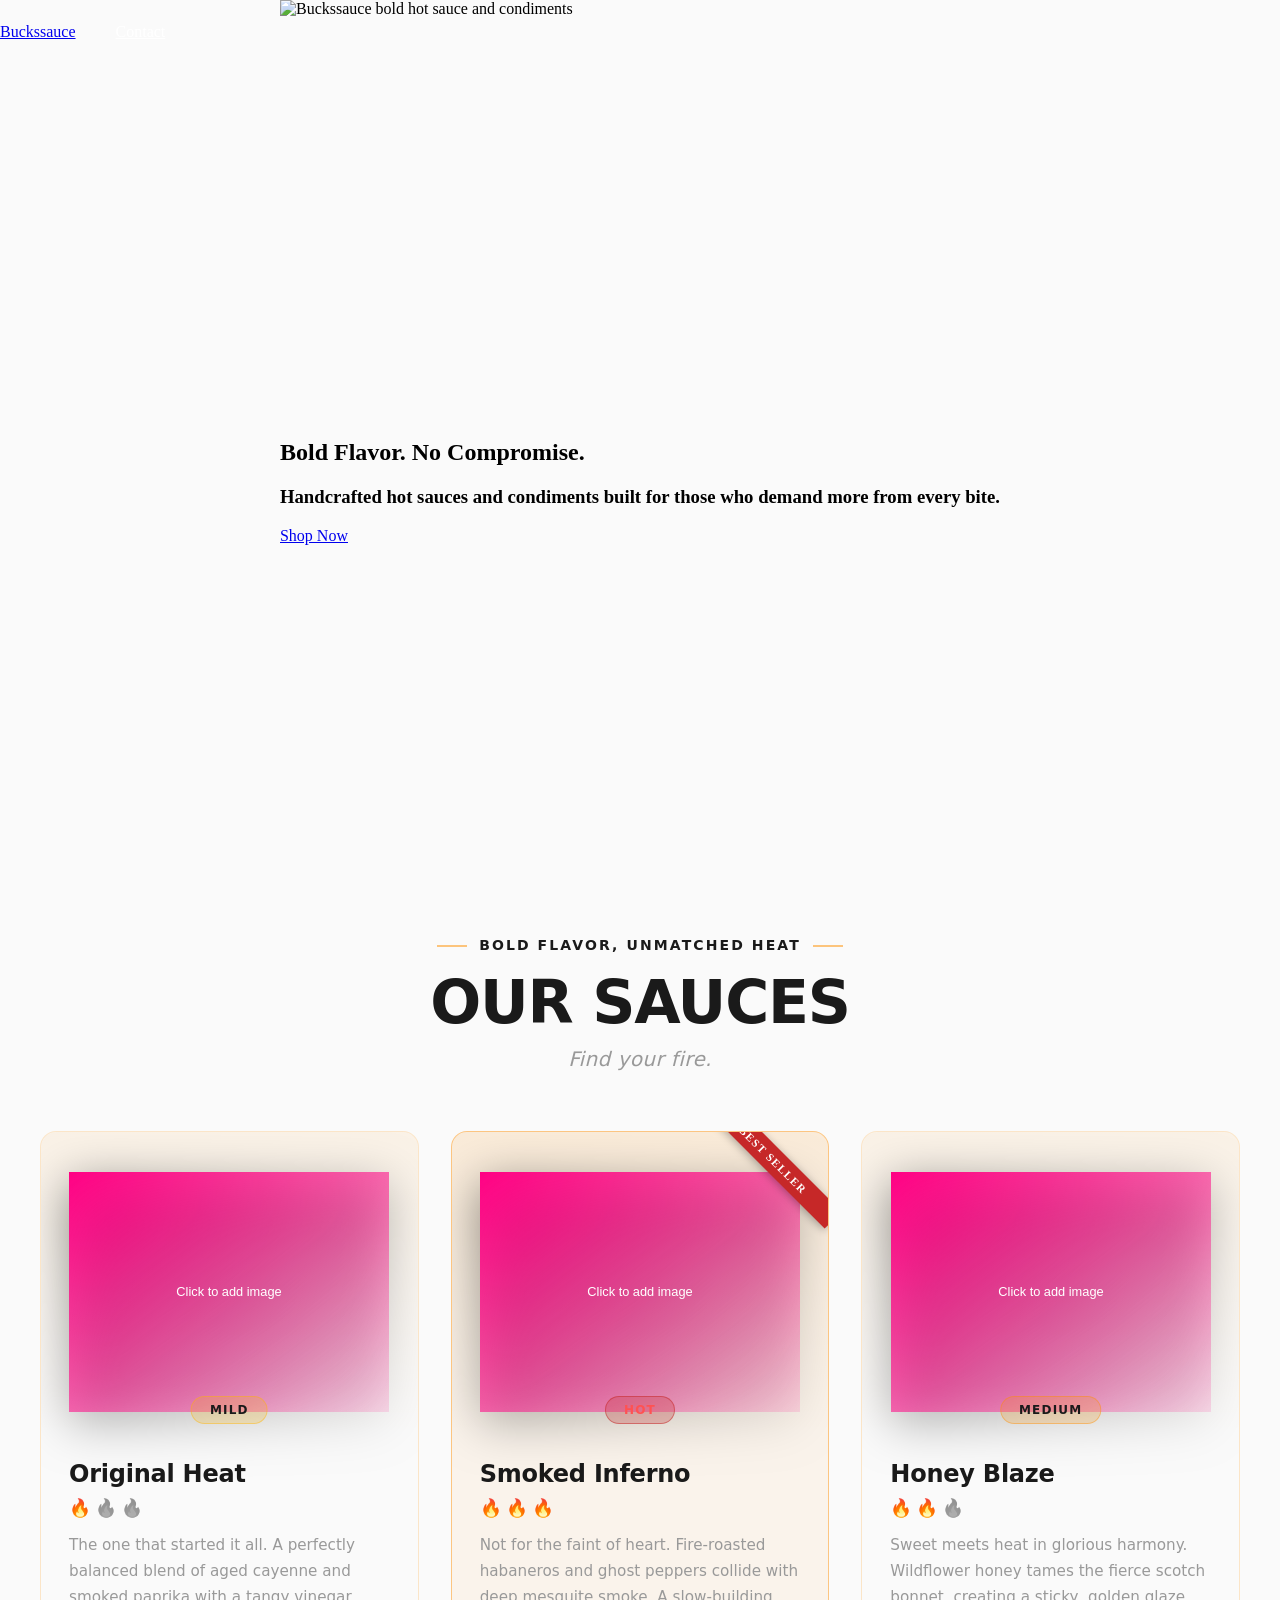
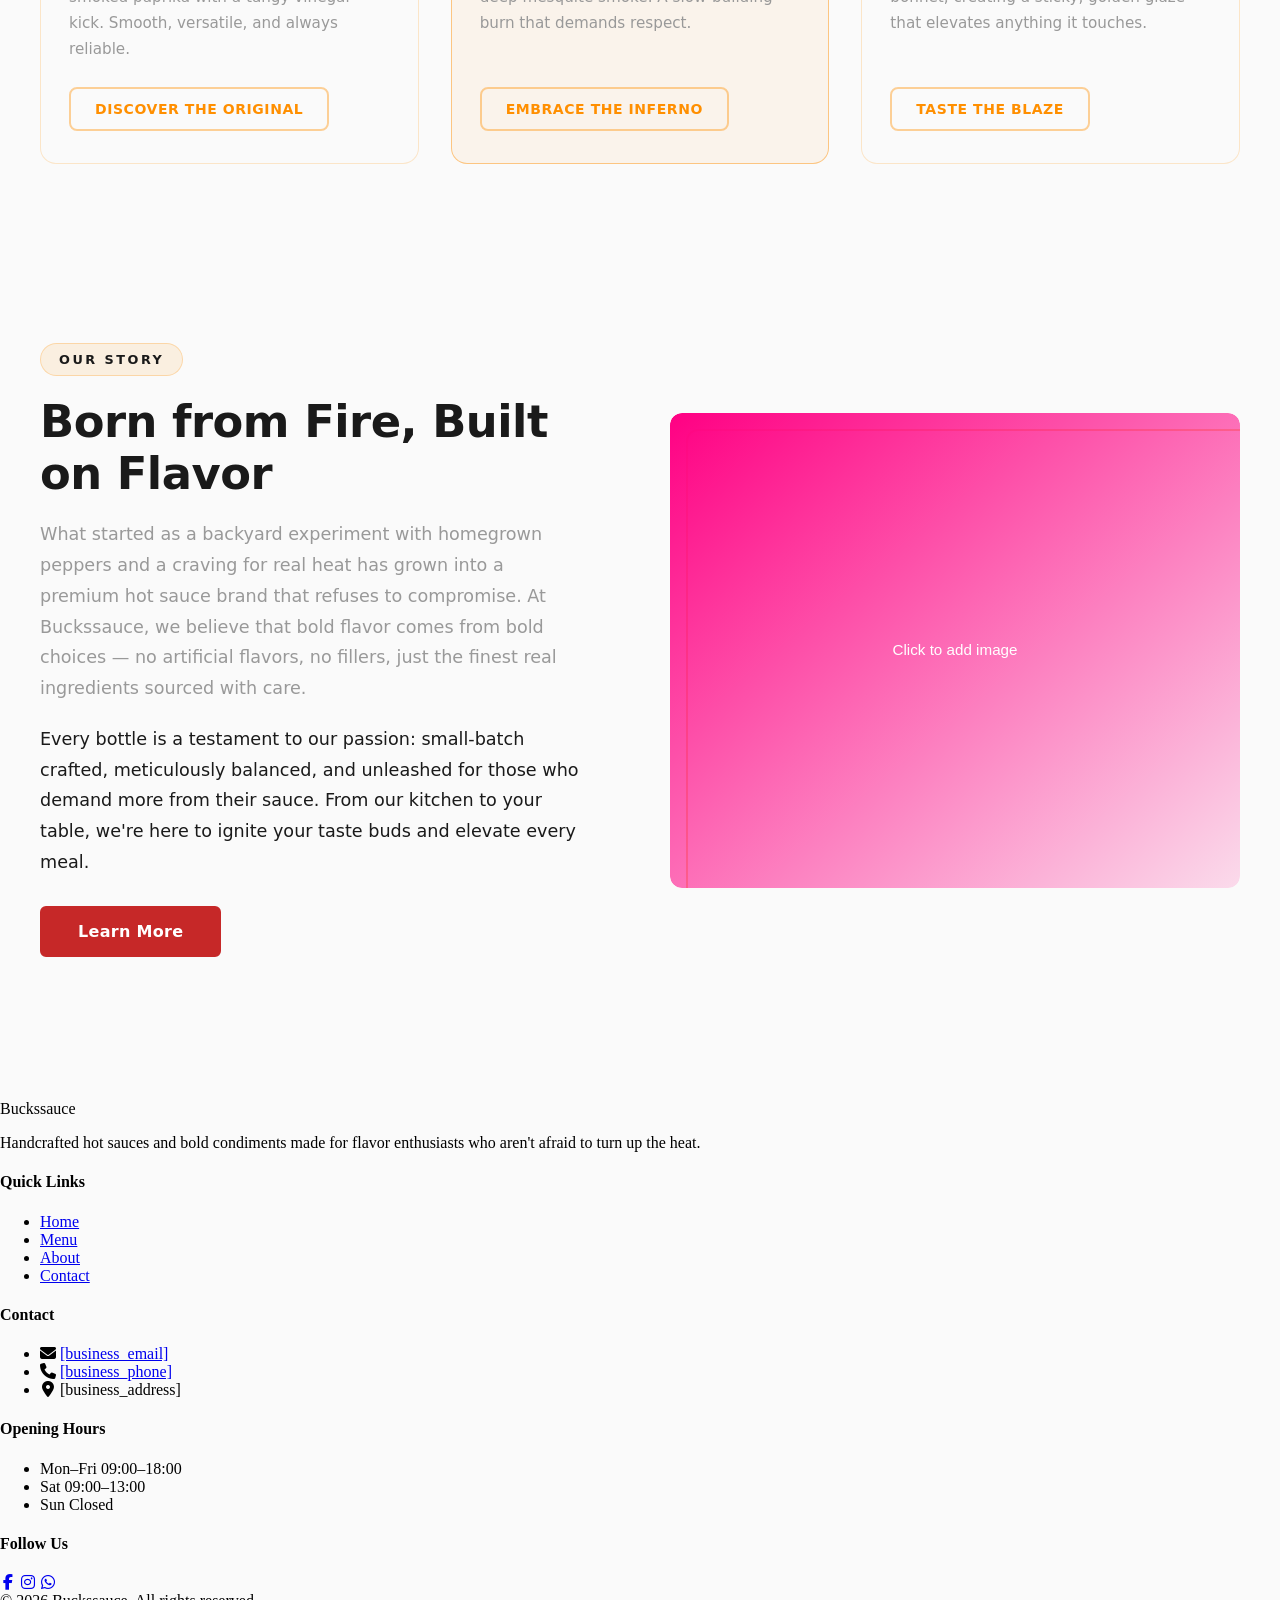
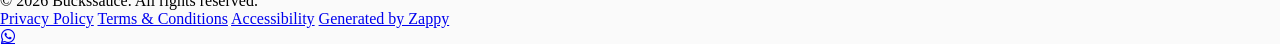
==== commit e9e3092c: "Background sync: Progressive GitHub Sync" ====
--- a/index.html
+++ b/index.html
@@ -918,6 +918,28 @@
   </div>
 </section>
 
+<section class="about-buckssauce" aria-labelledby="about-heading">
+  <div class="about-container">
+    <div class="about-text">
+      <span class="about-badge">Our Story</span>
+      <h2 id="about-heading" class="about-headline">Born from Fire, Built on Flavor</h2>
+      <p class="about-body">
+        What started as a backyard experiment with homegrown peppers and a craving for real heat has grown into a premium hot sauce brand that refuses to compromise. At Buckssauce, we believe that bold flavor comes from bold choices — no artificial flavors, no fillers, just the finest real ingredients sourced with care.
+      </p>
+      <p class="about-body">
+        Every bottle is a testament to our passion: small-batch crafted, meticulously balanced, and unleashed for those who demand more from their sauce. From our kitchen to your table, we're here to ignite your taste buds and elevate every meal.
+      </p>
+      <a href="/about" class="about-cta" aria-label="Learn more about Buckssauce story">Learn More</a>
+    </div>
+    <div class="about-image-wrapper">
+      <img data-placeholder="about-buckssauce-1" data-context="Rustic kitchen scene with fresh chili peppers, garlic, and spices on a dark wooden table, warm dramatic lighting, premium hot sauce brand aesthetic" src="data:image/svg+xml,%3Csvg xmlns=%27http://www.w3.org/2000/svg%27 width=%27600%27 height=%27500%27%3E%3Cdefs%3E%3ClinearGradient id=%27grad%27 x1=%270%25%27 y1=%270%25%27 x2=%27100%25%27 y2=%27100%25%27%3E%3Cstop offset=%270%25%27 style=%27stop-color:%23FF0083;stop-opacity:1%27 /%3E%3Cstop offset=%27100%25%27 style=%27stop-color:%23FF008320;stop-opacity:1%27 /%3E%3C/linearGradient%3E%3C/defs%3E%3Crect width=%27100%25%27 height=%27100%25%27 fill=%27url(%23grad)%27/%3E%3Ctext x=%2750%25%27 y=%2750%25%27 font-family=%27Arial, sans-serif%27 font-size=%2716%27 fill=%27white%27 text-anchor=%27middle%27 dy=%27.3em%27 font-weight=%27500%27%3EClick%20to%20add%20image%3C/text%3E%3C/svg%3E" alt="Buckssauce ingredients and craft kitchen" class="about-image" loading="lazy" decoding="async" fetchpriority="low">
+      <div class="about-image-accent" aria-hidden="true"></div>
+    </div>
+  </div>
+</section>
+
+
+
 
   </main>
   
--- a/styles.css
+++ b/styles.css
@@ -557,6 +557,178 @@
   }
 }
 
+/* AI-generated section */
+.about-buckssauce {
+  background: linear-gradient(135deg, #1a1a1a 0%, #2d1a0e 40%, #1f1a14 100%);
+  padding: 100px 24px;
+  position: relative;
+  overflow: hidden;
+}
+
+.about-buckssauce::before {
+  content: '';
+  position: absolute;
+  top: -40%;
+  left: -20%;
+  width: 80%;
+  height: 180%;
+  background: radial-gradient(ellipse at center, rgba(198, 40, 40, 0.08) 0%, transparent 70%);
+  pointer-events: none;
+}
+
+.about-container {
+  max-width: 1200px;
+  margin: 0 auto;
+  display: grid;
+  grid-template-columns: 1fr 1fr;
+  gap: 60px;
+  align-items: center;
+  position: relative;
+  z-index: 1;
+}
+
+.about-text {
+  display: flex;
+  flex-direction: column;
+  gap: 20px;
+}
+
+.about-badge {
+  display: inline-block;
+  font-family: system-ui, sans-serif;
+  font-size: 0.8rem;
+  font-weight: 700;
+  text-transform: uppercase;
+  letter-spacing: 2.5px;
+  color: #FF8F00;
+  background: rgba(255, 143, 0, 0.1);
+  border: 1px solid rgba(255, 143, 0, 0.25);
+  padding: 8px 18px;
+  border-radius: 50px;
+  width: fit-content;
+}
+
+.about-headline {
+  font-family: system-ui, sans-serif;
+  font-size: 2.8rem;
+  font-weight: 800;
+  line-height: 1.15;
+  color: #FAFAFA;
+  margin: 0;
+  letter-spacing: -0.5px;
+}
+
+.about-body {
+  font-family: system-ui, sans-serif;
+  font-size: 1.1rem;
+  line-height: 1.75;
+  color: #C4B5A5;
+  margin: 0;
+  max-width: 540px;
+}
+
+.about-cta {
+  display: inline-flex;
+  align-items: center;
+  justify-content: center;
+  font-family: system-ui, sans-serif;
+  font-size: 1rem;
+  font-weight: 700;
+  text-decoration: none;
+  color: #ffffff;
+  background: var(--cc-btn-primary-bg, #FF8F00);
+  border: 2px solid var(--cc-btn-primary-border, #FF8F00);
+  padding: 14px 36px;
+  border-radius: 6px;
+  width: fit-content;
+  cursor: pointer;
+  transition: all 0.3s ease;
+  margin-top: 8px;
+  letter-spacing: 0.3px;
+}
+
+.about-cta:hover {
+  background: var(--cc-btn-primary-hover-bg, #4d4d4d);
+  border-color: var(--cc-btn-primary-hover-border, #4d4d4d);
+  color: var(--cc-btn-primary-hover-color, #ffffff);
+  transform: translateY(-2px);
+  box-shadow: 0 8px 24px rgba(255, 143, 0, 0.3);
+}
+
+.about-cta:focus-visible {
+  outline: 3px solid #FF8F00;
+  outline-offset: 3px;
+}
+
+.about-image-wrapper {
+  position: relative;
+  border-radius: 12px;
+  overflow: hidden;
+}
+
+.about-image {
+  width: 100%;
+  height: auto;
+  display: block;
+  border-radius: 12px;
+  object-fit: cover;
+  aspect-ratio: 6 / 5;
+  position: relative;
+  z-index: 2;
+}
+
+.about-image-accent {
+  position: absolute;
+  top: 16px;
+  left: 16px;
+  width: 100%;
+  height: 100%;
+  border: 2px solid rgba(255, 143, 0, 0.4);
+  border-radius: 12px;
+  z-index: 1;
+  pointer-events: none;
+}
+
+@media (max-width: 900px) {
+  .about-container {
+    grid-template-columns: 1fr;
+    gap: 40px;
+  }
+
+  .about-headline {
+    font-size: 2.2rem;
+  }
+
+  .about-body {
+    font-size: 1rem;
+  }
+
+  .about-image-wrapper {
+    order: -1;
+    max-width: 500px;
+    margin: 0 auto;
+  }
+}
+
+@media (max-width: 600px) {
+  .about-buckssauce {
+    padding: 60px 16px;
+  }
+
+  .about-headline {
+    font-size: 1.8rem;
+  }
+
+  .about-body {
+    font-size: 0.95rem;
+  }
+
+  .about-cta {
+    padding: 12px 28px;
+    font-size: 0.95rem;
+  }
+}
+
 /* ZAPPY_ANNOUNCEMENT_HEADER_OFFSET_CSS_V2 */
 :root {
   --zappy-header-stack-height: calc(var(--zappy-announcement-height, 40px) + var(--header-height, 72px));
--- a/styles.css
+++ b/styles.css
@@ -557,6 +557,178 @@
   }
 }
 
+/* AI-generated section */
+.about-buckssauce {
+  background: linear-gradient(135deg, #1a1a1a 0%, #2d1a0e 40%, #1f1a14 100%);
+  padding: 100px 24px;
+  position: relative;
+  overflow: hidden;
+}
+
+.about-buckssauce::before {
+  content: '';
+  position: absolute;
+  top: -40%;
+  left: -20%;
+  width: 80%;
+  height: 180%;
+  background: radial-gradient(ellipse at center, rgba(198, 40, 40, 0.08) 0%, transparent 70%);
+  pointer-events: none;
+}
+
+.about-container {
+  max-width: 1200px;
+  margin: 0 auto;
+  display: grid;
+  grid-template-columns: 1fr 1fr;
+  gap: 60px;
+  align-items: center;
+  position: relative;
+  z-index: 1;
+}
+
+.about-text {
+  display: flex;
+  flex-direction: column;
+  gap: 20px;
+}
+
+.about-badge {
+  display: inline-block;
+  font-family: system-ui, sans-serif;
+  font-size: 0.8rem;
+  font-weight: 700;
+  text-transform: uppercase;
+  letter-spacing: 2.5px;
+  color: #FF8F00;
+  background: rgba(255, 143, 0, 0.1);
+  border: 1px solid rgba(255, 143, 0, 0.25);
+  padding: 8px 18px;
+  border-radius: 50px;
+  width: fit-content;
+}
+
+.about-headline {
+  font-family: system-ui, sans-serif;
+  font-size: 2.8rem;
+  font-weight: 800;
+  line-height: 1.15;
+  color: #FAFAFA;
+  margin: 0;
+  letter-spacing: -0.5px;
+}
+
+.about-body {
+  font-family: system-ui, sans-serif;
+  font-size: 1.1rem;
+  line-height: 1.75;
+  color: #C4B5A5;
+  margin: 0;
+  max-width: 540px;
+}
+
+.about-cta {
+  display: inline-flex;
+  align-items: center;
+  justify-content: center;
+  font-family: system-ui, sans-serif;
+  font-size: 1rem;
+  font-weight: 700;
+  text-decoration: none;
+  color: #ffffff;
+  background: var(--cc-btn-primary-bg, #FF8F00);
+  border: 2px solid var(--cc-btn-primary-border, #FF8F00);
+  padding: 14px 36px;
+  border-radius: 6px;
+  width: fit-content;
+  cursor: pointer;
+  transition: all 0.3s ease;
+  margin-top: 8px;
+  letter-spacing: 0.3px;
+}
+
+.about-cta:hover {
+  background: var(--cc-btn-primary-hover-bg, #4d4d4d);
+  border-color: var(--cc-btn-primary-hover-border, #4d4d4d);
+  color: var(--cc-btn-primary-hover-color, #ffffff);
+  transform: translateY(-2px);
+  box-shadow: 0 8px 24px rgba(255, 143, 0, 0.3);
+}
+
+.about-cta:focus-visible {
+  outline: 3px solid #FF8F00;
+  outline-offset: 3px;
+}
+
+.about-image-wrapper {
+  position: relative;
+  border-radius: 12px;
+  overflow: hidden;
+}
+
+.about-image {
+  width: 100%;
+  height: auto;
+  display: block;
+  border-radius: 12px;
+  object-fit: cover;
+  aspect-ratio: 6 / 5;
+  position: relative;
+  z-index: 2;
+}
+
+.about-image-accent {
+  position: absolute;
+  top: 16px;
+  left: 16px;
+  width: 100%;
+  height: 100%;
+  border: 2px solid rgba(255, 143, 0, 0.4);
+  border-radius: 12px;
+  z-index: 1;
+  pointer-events: none;
+}
+
+@media (max-width: 900px) {
+  .about-container {
+    grid-template-columns: 1fr;
+    gap: 40px;
+  }
+
+  .about-headline {
+    font-size: 2.2rem;
+  }
+
+  .about-body {
+    font-size: 1rem;
+  }
+
+  .about-image-wrapper {
+    order: -1;
+    max-width: 500px;
+    margin: 0 auto;
+  }
+}
+
+@media (max-width: 600px) {
+  .about-buckssauce {
+    padding: 60px 16px;
+  }
+
+  .about-headline {
+    font-size: 1.8rem;
+  }
+
+  .about-body {
+    font-size: 0.95rem;
+  }
+
+  .about-cta {
+    padding: 12px 28px;
+    font-size: 0.95rem;
+  }
+}
+
 /* ZAPPY_ANNOUNCEMENT_HEADER_OFFSET_CSS_V2 */
 :root {
   --zappy-header-stack-height: calc(var(--zappy-announcement-height, 40px) + var(--header-height, 72px));
--- a/styles.css
+++ b/styles.css
@@ -557,6 +557,178 @@
   }
 }
 
+/* AI-generated section */
+.about-buckssauce {
+  background: linear-gradient(135deg, #1a1a1a 0%, #2d1a0e 40%, #1f1a14 100%);
+  padding: 100px 24px;
+  position: relative;
+  overflow: hidden;
+}
+
+.about-buckssauce::before {
+  content: '';
+  position: absolute;
+  top: -40%;
+  left: -20%;
+  width: 80%;
+  height: 180%;
+  background: radial-gradient(ellipse at center, rgba(198, 40, 40, 0.08) 0%, transparent 70%);
+  pointer-events: none;
+}
+
+.about-container {
+  max-width: 1200px;
+  margin: 0 auto;
+  display: grid;
+  grid-template-columns: 1fr 1fr;
+  gap: 60px;
+  align-items: center;
+  position: relative;
+  z-index: 1;
+}
+
+.about-text {
+  display: flex;
+  flex-direction: column;
+  gap: 20px;
+}
+
+.about-badge {
+  display: inline-block;
+  font-family: system-ui, sans-serif;
+  font-size: 0.8rem;
+  font-weight: 700;
+  text-transform: uppercase;
+  letter-spacing: 2.5px;
+  color: #FF8F00;
+  background: rgba(255, 143, 0, 0.1);
+  border: 1px solid rgba(255, 143, 0, 0.25);
+  padding: 8px 18px;
+  border-radius: 50px;
+  width: fit-content;
+}
+
+.about-headline {
+  font-family: system-ui, sans-serif;
+  font-size: 2.8rem;
+  font-weight: 800;
+  line-height: 1.15;
+  color: #FAFAFA;
+  margin: 0;
+  letter-spacing: -0.5px;
+}
+
+.about-body {
+  font-family: system-ui, sans-serif;
+  font-size: 1.1rem;
+  line-height: 1.75;
+  color: #C4B5A5;
+  margin: 0;
+  max-width: 540px;
+}
+
+.about-cta {
+  display: inline-flex;
+  align-items: center;
+  justify-content: center;
+  font-family: system-ui, sans-serif;
+  font-size: 1rem;
+  font-weight: 700;
+  text-decoration: none;
+  color: #ffffff;
+  background: var(--cc-btn-primary-bg, #FF8F00);
+  border: 2px solid var(--cc-btn-primary-border, #FF8F00);
+  padding: 14px 36px;
+  border-radius: 6px;
+  width: fit-content;
+  cursor: pointer;
+  transition: all 0.3s ease;
+  margin-top: 8px;
+  letter-spacing: 0.3px;
+}
+
+.about-cta:hover {
+  background: var(--cc-btn-primary-hover-bg, #4d4d4d);
+  border-color: var(--cc-btn-primary-hover-border, #4d4d4d);
+  color: var(--cc-btn-primary-hover-color, #ffffff);
+  transform: translateY(-2px);
+  box-shadow: 0 8px 24px rgba(255, 143, 0, 0.3);
+}
+
+.about-cta:focus-visible {
+  outline: 3px solid #FF8F00;
+  outline-offset: 3px;
+}
+
+.about-image-wrapper {
+  position: relative;
+  border-radius: 12px;
+  overflow: hidden;
+}
+
+.about-image {
+  width: 100%;
+  height: auto;
+  display: block;
+  border-radius: 12px;
+  object-fit: cover;
+  aspect-ratio: 6 / 5;
+  position: relative;
+  z-index: 2;
+}
+
+.about-image-accent {
+  position: absolute;
+  top: 16px;
+  left: 16px;
+  width: 100%;
+  height: 100%;
+  border: 2px solid rgba(255, 143, 0, 0.4);
+  border-radius: 12px;
+  z-index: 1;
+  pointer-events: none;
+}
+
+@media (max-width: 900px) {
+  .about-container {
+    grid-template-columns: 1fr;
+    gap: 40px;
+  }
+
+  .about-headline {
+    font-size: 2.2rem;
+  }
+
+  .about-body {
+    font-size: 1rem;
+  }
+
+  .about-image-wrapper {
+    order: -1;
+    max-width: 500px;
+    margin: 0 auto;
+  }
+}
+
+@media (max-width: 600px) {
+  .about-buckssauce {
+    padding: 60px 16px;
+  }
+
+  .about-headline {
+    font-size: 1.8rem;
+  }
+
+  .about-body {
+    font-size: 0.95rem;
+  }
+
+  .about-cta {
+    padding: 12px 28px;
+    font-size: 0.95rem;
+  }
+}
+
 /* ZAPPY_ANNOUNCEMENT_HEADER_OFFSET_CSS_V2 */
 :root {
   --zappy-header-stack-height: calc(var(--zappy-announcement-height, 40px) + var(--header-height, 72px));
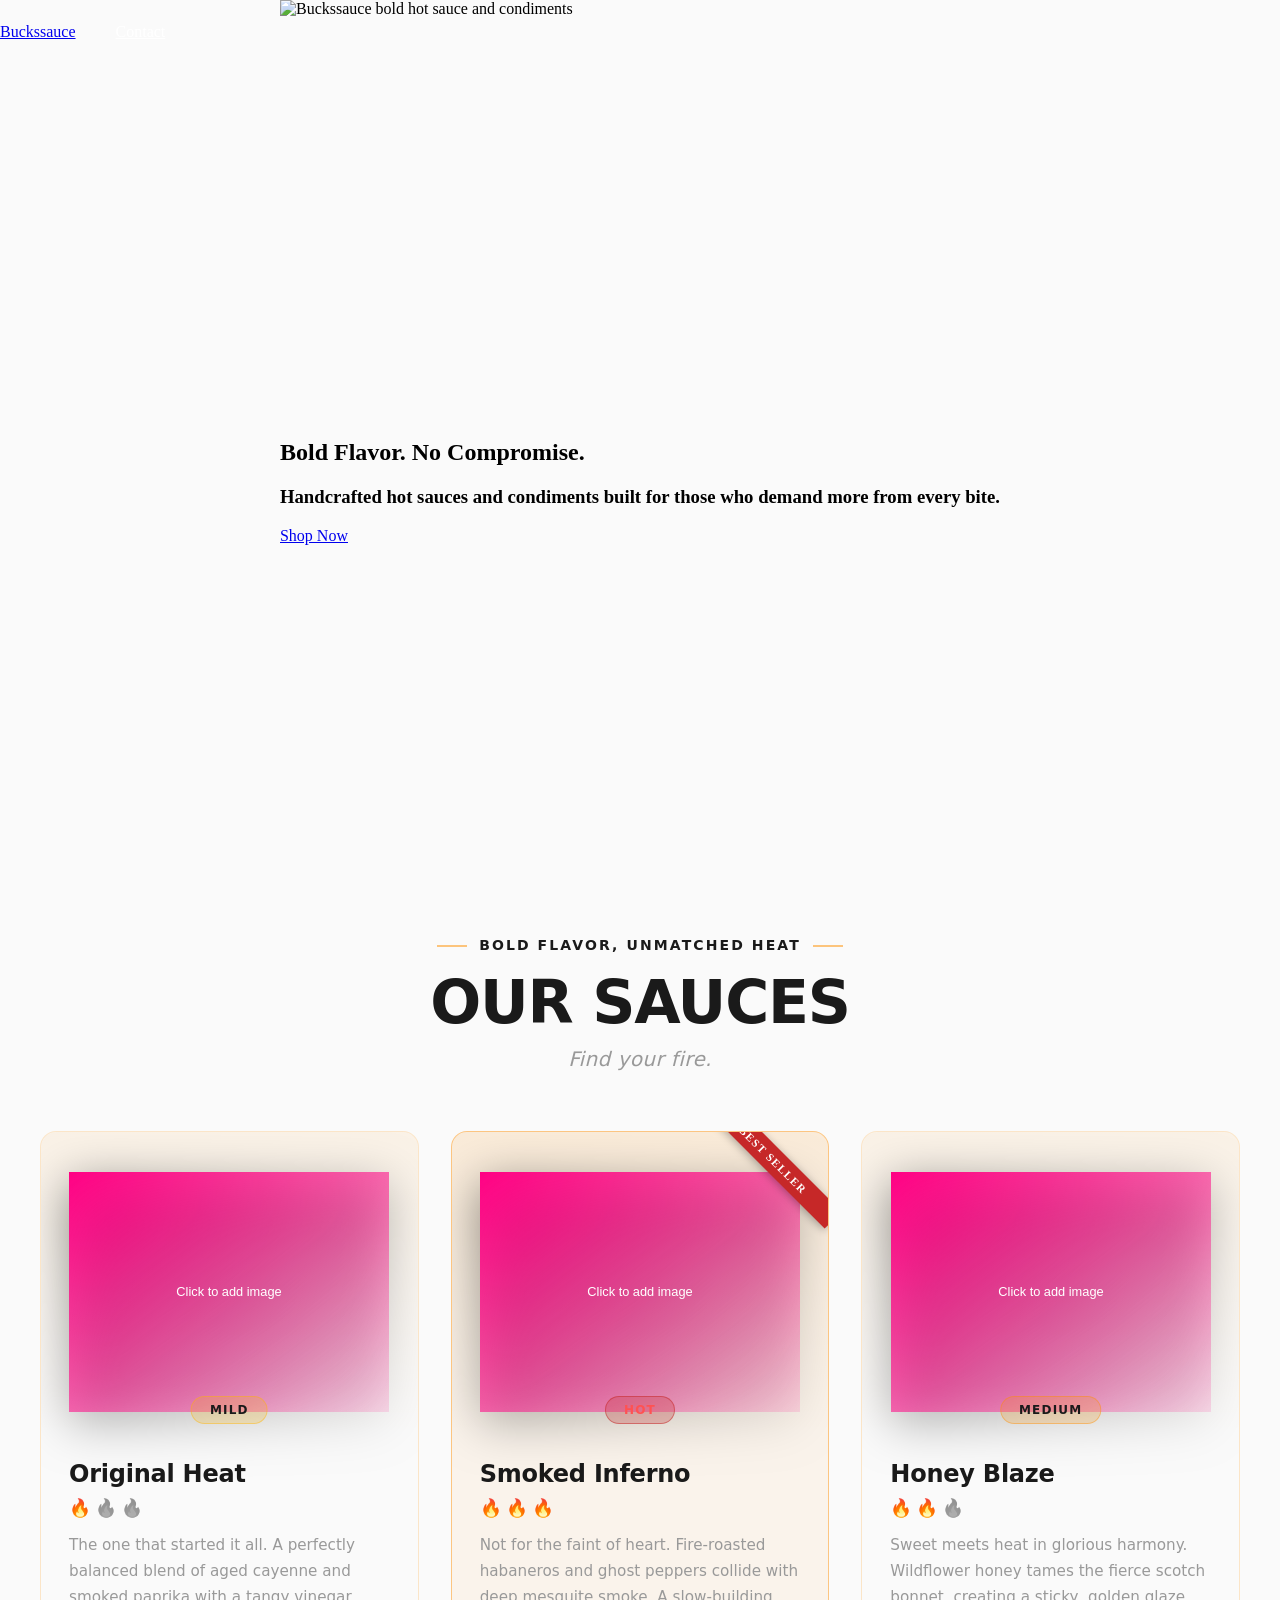
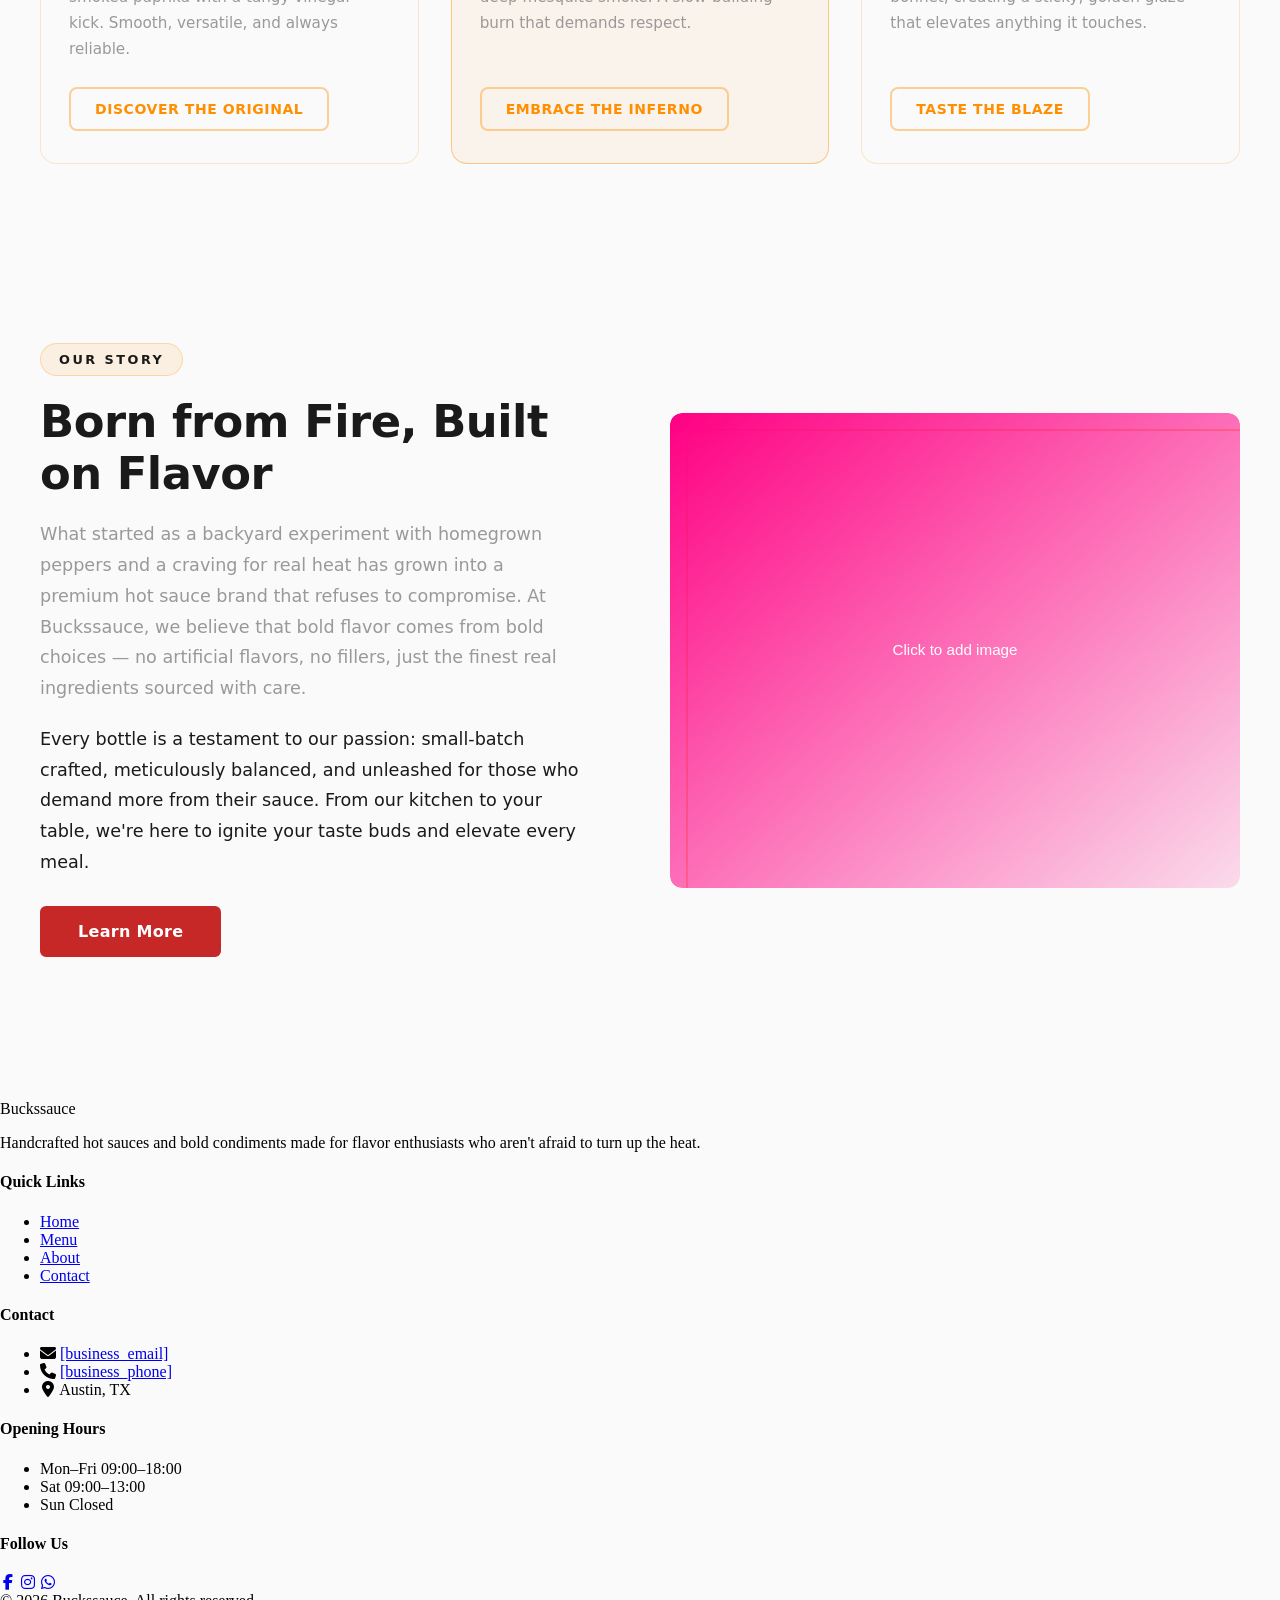
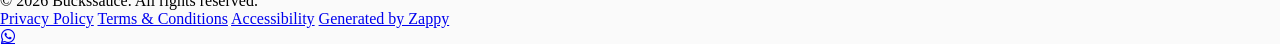
==== commit 49e5145e: "Background sync: Progressive GitHub Sync" ====
--- a/index.html
+++ b/index.html
@@ -966,15 +966,15 @@
         <ul class="footer-contact">
           <li>
             <span class="contact-icon"><i class="fas fa-envelope"></i></span>
-            <span class="contact-text"><a href="mailto:[business_email]">[business_email]</a></span>
+            <span class="contact-text"><a href="mailto:hello@buckssauce.com">[business_email]</a></span>
           </li>
           <li>
             <span class="contact-icon"><i class="fas fa-phone"></i></span>
-            <span class="contact-text"><a href="tel:[business_phone]">[business_phone]</a></span>
+            <span class="contact-text"><a href="tel:+1 (555) 123-4567">[business_phone]</a></span>
           </li>
           <li>
             <span class="contact-icon"><i class="fas fa-map-marker-alt"></i></span>
-            <span class="contact-text">[business_address]</span>
+            <span class="contact-text">Austin, TX</span>
           </li>
         </ul>
       </div>
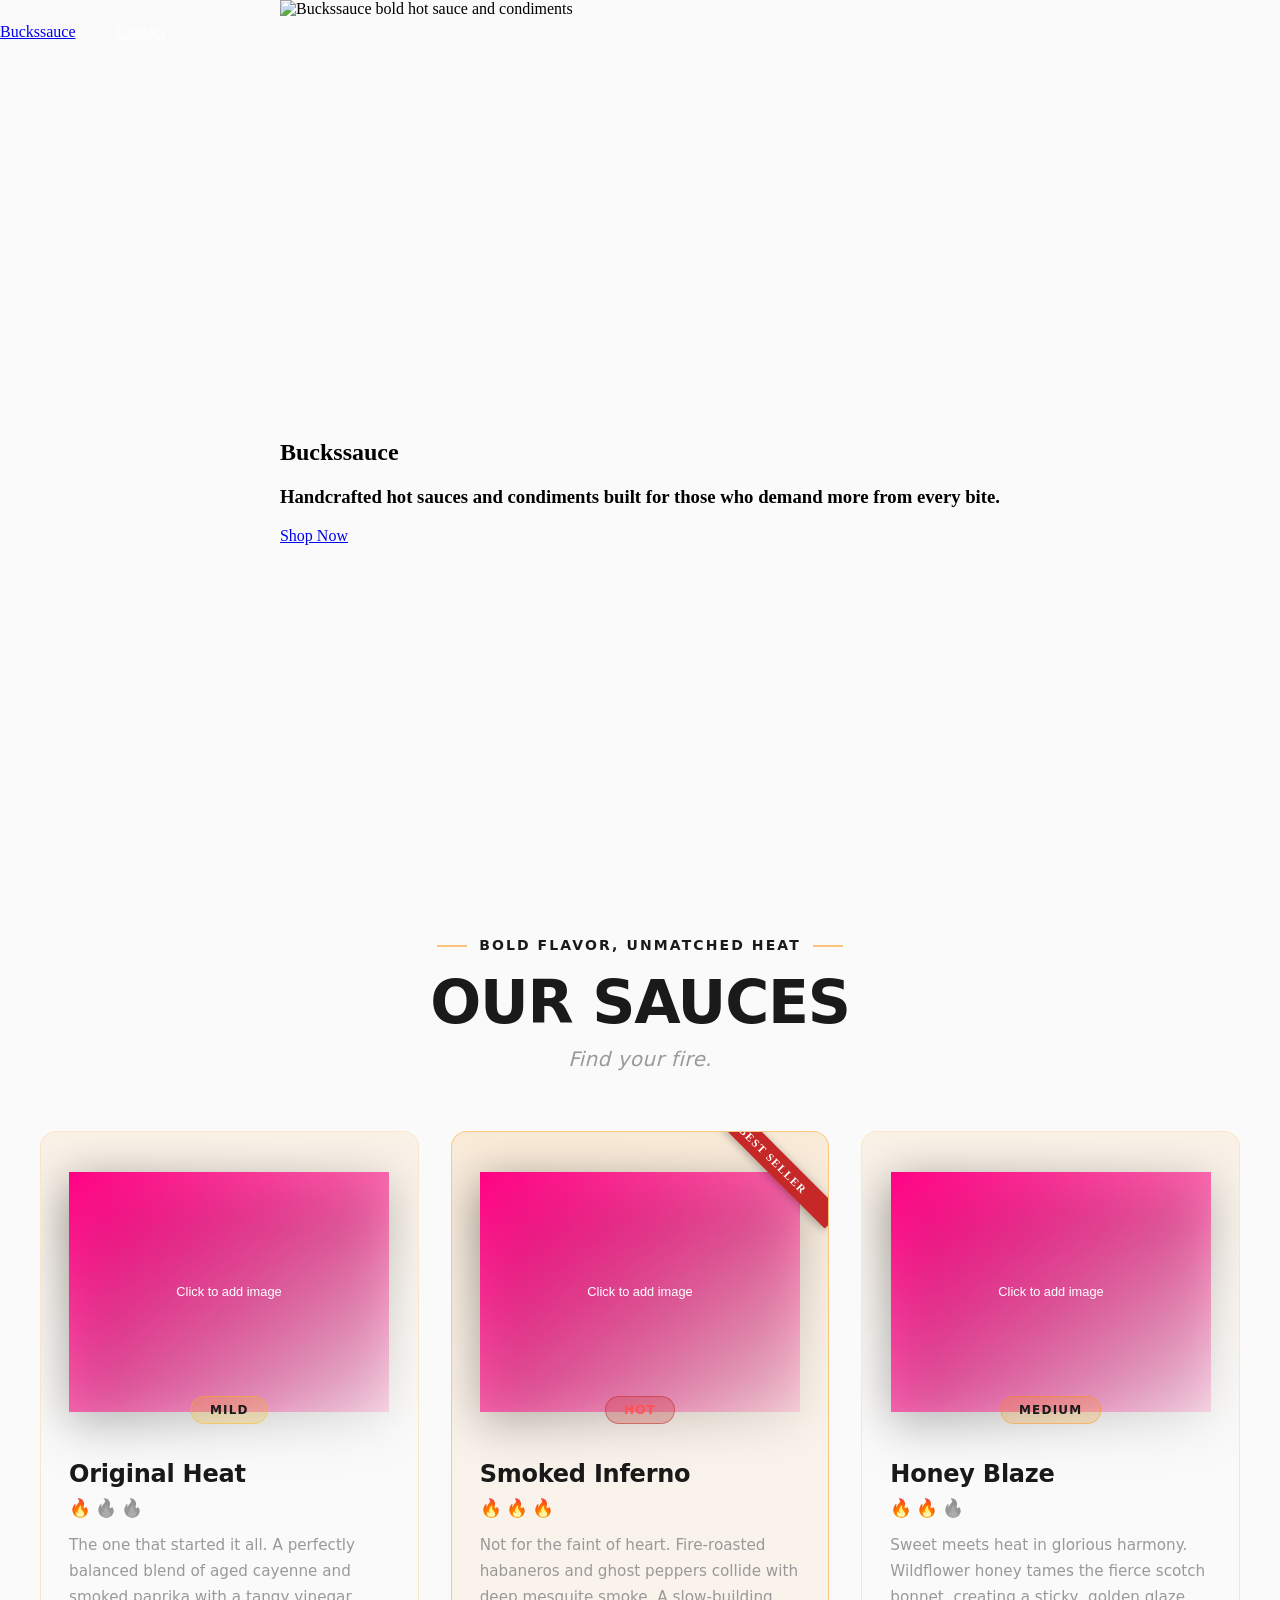
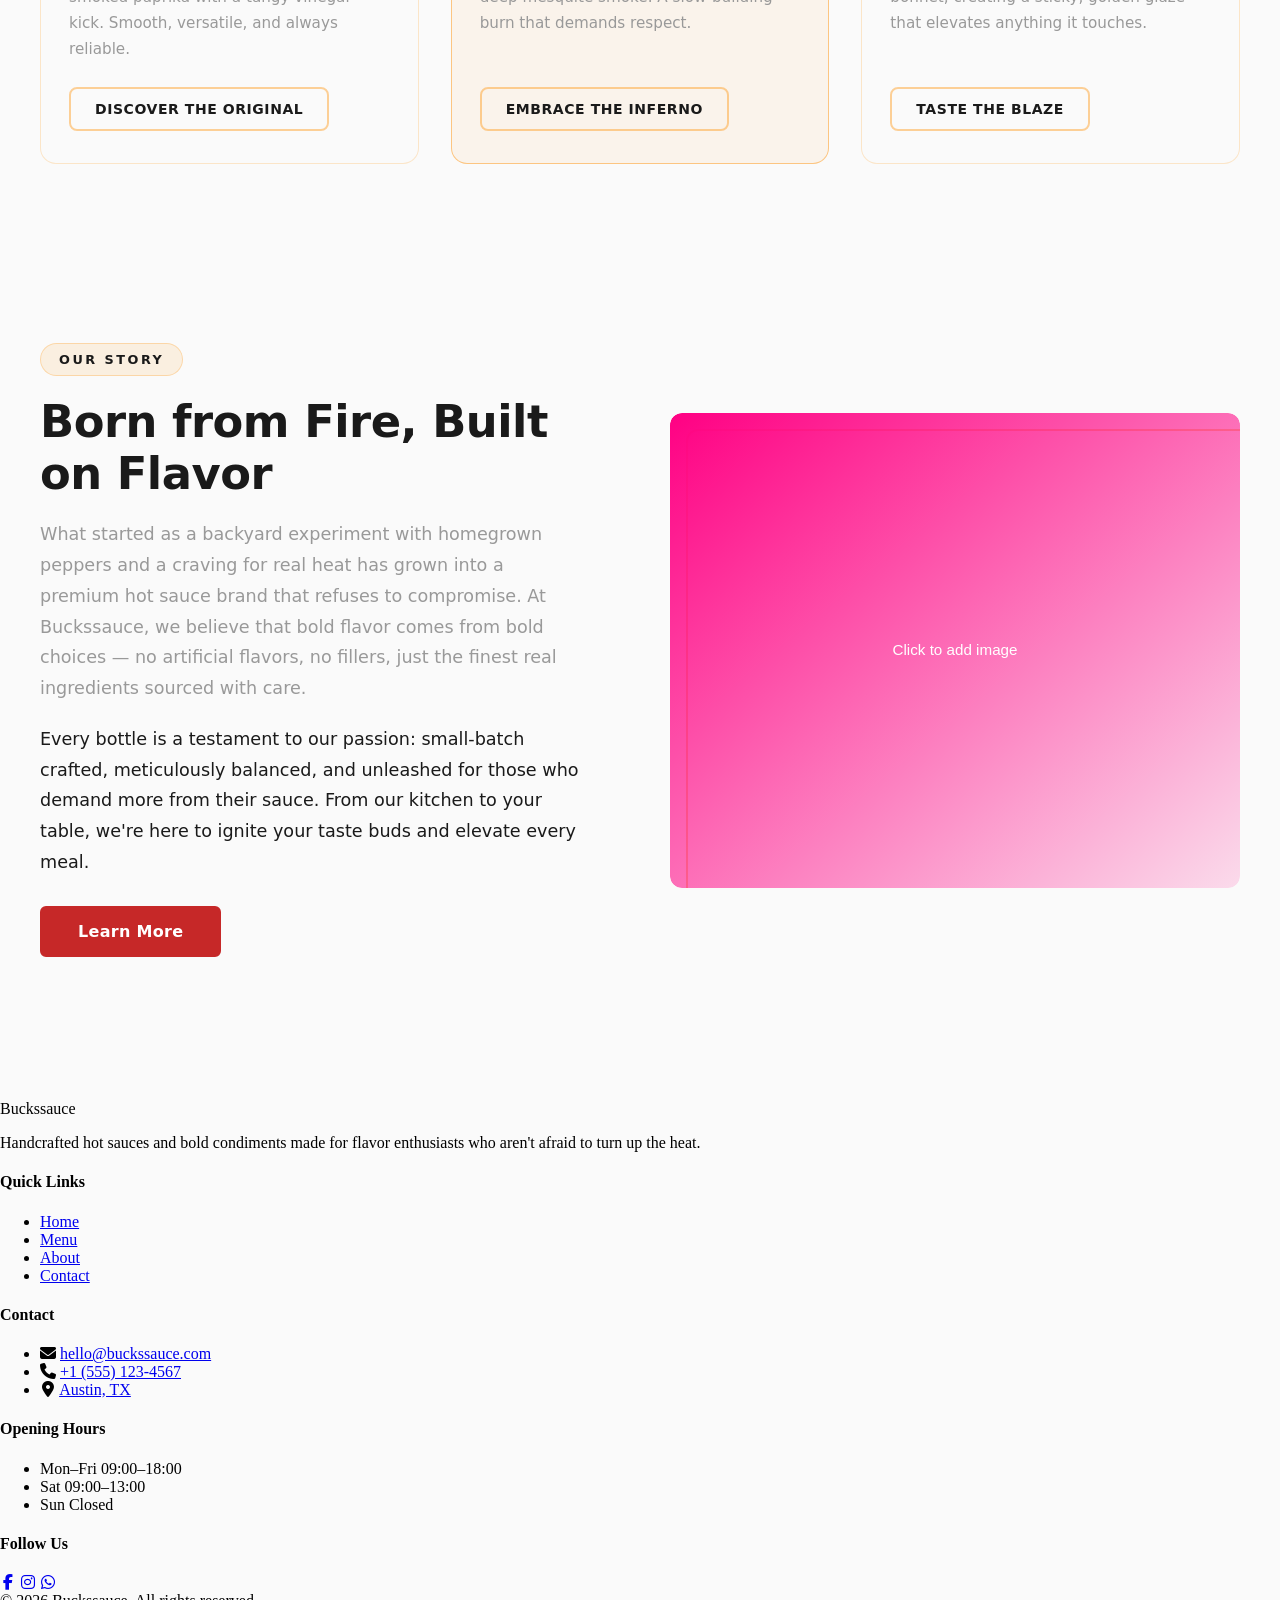
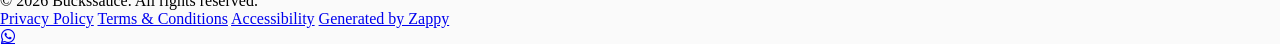
==== commit 9af3c837: "Background sync: Progressive GitHub Sync" ====
--- a/index.html
+++ b/index.html
@@ -218,30 +218,7 @@
     <meta name="twitter:card" content="summary_large_image">
     <meta name="twitter:title" content="Unleash Bold Flavor — Buckssauce">
     <meta name="twitter:description" content="Discover Buckssauce, the hot sauce brand that brings fearless flavor to every bite. Explore our lineup of bold, handcrafted sauces and turn up the heat on your meals. Shop now.">
-    <meta property="og:type" content="website">
-  <meta property="og:locale" content="en_US">
-  
-  
-  
-  
-  
-  <style>
-    .skip-link { position: absolute; top: 0; left: 0; transform: translateY(-200%); padding: 12px 18px; background: var(--bg-dark, #1a1a1a); color: var(--text-light, #fff); font-weight: 600; border-radius: 0 0 8px 0; z-index: 10000; }
-    .skip-link:focus { transform: none; outline: 2px solid var(--ring, #fff); outline-offset: 2px; }
-    :focus-visible { outline: 2px solid var(--ring, currentColor); outline-offset: 3px; }
-  </style>
-
-    <!-- Favicons -->
-    <link rel="icon" type="image/x-icon" href="/assets/favicon.ico">
-    <link rel="icon" type="image/png" sizes="16x16" href="/assets/favicon-16x16.png">
-    <link rel="icon" type="image/png" sizes="32x32" href="/assets/favicon-32x32.png">
-    <link rel="icon" type="image/png" sizes="48x48" href="/assets/favicon-48x48.png">
-    <link rel="icon" type="image/png" sizes="192x192" href="/assets/favicon-192x192.png">
-    <link rel="icon" type="image/png" sizes="512x512" href="/assets/favicon-512x512.png">
-    <link rel="apple-touch-icon" href="/assets/apple-touch-icon.png">
-    <!-- Cookie Consent -->
-    <link rel="stylesheet" href="https://cdn.jsdelivr.net/npm/vanilla-cookieconsent@3/dist/cookieconsent.css">
-    <!-- Mickidum Accessibility Toolbar lazy-loaded by runtime -->
+    
     <style id="zappy-critical-above-fold-css">
 html{box-sizing:border-box;-webkit-text-size-adjust:100%}*,*::before,*::after{box-sizing:inherit}body{margin:0;min-width:320px;overflow-x:clip}img,svg,video{max-width:100%;height:auto}main{display:block}.container{width:min(100% - 32px,1200px);margin-inline:auto}.navbar,nav.navbar,header .navbar,header[role="banner"]{position:relative;z-index:1000;width:100%}.nav-container,.navbar .container{display:flex;align-items:center;justify-content:space-between;min-height:64px}.logo,.logo-link img{display:block;width:35px;height:35px;object-fit:contain}.nav-menu,#navMenu{list-style:none}.fa,.fas,.far,.fab,.fa-solid,.fa-regular,.fa-brands{display:inline-block;min-width:1em;text-align:center}html:not(#zappy-noop)[data-zappy-site-type="ecommerce"] .phone-header-btn,html:not(#zappy-noop) .navbar:has(.nav-ecommerce-icons)>.phone-header-btn{display:none!important;visibility:hidden!important;width:0!important;height:0!important;pointer-events:none!important}.zappy-preview-empty-store-cta{display:none!important;visibility:hidden!important;height:0!important;max-height:0!important;overflow:hidden!important;margin:0!important;padding:0!important;border:0!important;box-shadow:none!important}.hero-section,.index-hero-section,section[class*="hero"]{position:relative;overflow:hidden;min-height:560px}.hero-bg-wrapper,.hero-bg-image,section[class*="hero"] [class*="hero-bg"]{position:absolute;inset:0;width:100%;height:100%}.hero-bg-wrapper img,.hero-bg-image img,section[class*="hero"] [data-hero-bg],section[class*="hero"] img[data-hero-background="true"]{width:100%!important;height:100%!important;object-fit:cover!important;display:block}.hero-content,section[class*="hero"] .container{position:relative;z-index:2}@media(max-width:768px){:root{--header-height:72px;--total-header-height:72px;--zappy-mobile-menu-top:72px}html[data-zappy-site-type="ecommerce"] body{padding-top:var(--total-header-height,72px)}html[data-zappy-site-type="ecommerce"] body>nav.navbar,html[data-zappy-site-type="ecommerce"] body>.navbar:not(.zappy-catalog-menu){position:fixed!important;top:0;left:0;right:0;z-index:100000;width:100%;margin-bottom:0}.zappy-catalog-menu{position:fixed;top:var(--header-height,72px);left:0;right:0;z-index:99999}.nav-container,.navbar .container{min-height:60px}.nav-menu,#navMenu{max-width:100vw;overflow-x:hidden}.hero-section,.index-hero-section,section[class*="hero"]{min-height:100svh}.hero-bg-wrapper,.hero-bg-image,.hero-scrim{min-height:100svh}}
 </style>
@@ -341,6 +318,46 @@
 </head>
 <body>
 
+  <meta charset="UTF-8">
+  <meta name="viewport" content="width=device-width, initial-scale=1.0">
+  <title>Buckssauce</title>
+  <meta name="description" content="Discover Buckssauce, the hot sauce brand that brings fearless flavor to every bite. Explore our lineup of bold, handcrafted sauces and turn up the heat on your meals. Shop now.">
+  <meta name="keywords" content="Buckssauce, bold hot sauce, handcrafted condiments, flavorful sauces, premium hot sauce">
+  <meta name="robots" content="index, follow">
+  
+  <meta property="og:title" content="Unleash Bold Flavor — Buckssauce">
+  <meta property="og:description" content="Discover Buckssauce, the hot sauce brand that brings fearless flavor to every bite. Explore our lineup of bold, handcrafted sauces and turn up the heat on your meals. Shop now.">
+  <meta property="og:type" content="website">
+  <meta property="og:locale" content="en_US">
+  
+  <meta name="twitter:card" content="summary_large_image">
+  <meta name="twitter:title" content="Unleash Bold Flavor — Buckssauce">
+  <meta name="twitter:description" content="Discover Buckssauce, the hot sauce brand that brings fearless flavor to every bite. Explore our lineup of bold, handcrafted sauces and turn up the heat on your meals. Shop now.">
+  <style id="zappy-critical-above-fold-css">
+html{box-sizing:border-box;-webkit-text-size-adjust:100%}*,*::before,*::after{box-sizing:inherit}body{margin:0;min-width:320px;overflow-x:clip}img,svg,video{max-width:100%;height:auto}main{display:block}.container{width:min(100% - 32px,1200px);margin-inline:auto}.navbar,nav.navbar,header .navbar,header[role="banner"]{position:relative;z-index:1000;width:100%}.nav-container,.navbar .container{display:flex;align-items:center;justify-content:space-between;min-height:64px}.logo,.logo-link img{display:block;width:35px;height:35px;object-fit:contain}.nav-menu,#navMenu{list-style:none}.fa,.fas,.far,.fab,.fa-solid,.fa-regular,.fa-brands{display:inline-block;min-width:1em;text-align:center}html:not(#zappy-noop)[data-zappy-site-type="ecommerce"] .phone-header-btn,html:not(#zappy-noop) .navbar:has(.nav-ecommerce-icons)>.phone-header-btn{display:none!important;visibility:hidden!important;width:0!important;height:0!important;pointer-events:none!important}.zappy-preview-empty-store-cta{display:none!important;visibility:hidden!important;height:0!important;max-height:0!important;overflow:hidden!important;margin:0!important;padding:0!important;border:0!important;box-shadow:none!important}.hero-section,.index-hero-section,section[class*="hero"]{position:relative;overflow:hidden;min-height:560px}.hero-bg-wrapper,.hero-bg-image,section[class*="hero"] [class*="hero-bg"]{position:absolute;inset:0;width:100%;height:100%}.hero-bg-wrapper img,.hero-bg-image img,section[class*="hero"] [data-hero-bg],section[class*="hero"] img[data-hero-background="true"]{width:100%!important;height:100%!important;object-fit:cover!important;display:block}.hero-content,section[class*="hero"] .container{position:relative;z-index:2}@media(max-width:768px){:root{--header-height:72px;--total-header-height:72px;--zappy-mobile-menu-top:72px}html[data-zappy-site-type="ecommerce"] body{padding-top:var(--total-header-height,72px)}html[data-zappy-site-type="ecommerce"] body>nav.navbar,html[data-zappy-site-type="ecommerce"] body>.navbar:not(.zappy-catalog-menu){position:fixed!important;top:0;left:0;right:0;z-index:100000;width:100%;margin-bottom:0}.zappy-catalog-menu{position:fixed;top:var(--header-height,72px);left:0;right:0;z-index:99999}.nav-container,.navbar .container{min-height:60px}.nav-menu,#navMenu{max-width:100vw;overflow-x:hidden}.hero-section,.index-hero-section,section[class*="hero"]{min-height:100svh}.hero-bg-wrapper,.hero-bg-image,.hero-scrim{min-height:100svh}}
+</style>
+    <link rel="preload" href="/styles.css" as="style">
+    <link rel="stylesheet" href="/styles.css" media="print" onload="this.media='all'">
+    <noscript><link rel="stylesheet" href="/styles.css"></noscript>
+  <style>
+    .skip-link { position: absolute; top: 0; left: 0; transform: translateY(-200%); padding: 12px 18px; background: var(--bg-dark, #1a1a1a); color: var(--text-light, #fff); font-weight: 600; border-radius: 0 0 8px 0; z-index: 10000; }
+    .skip-link:focus { transform: none; outline: 2px solid var(--ring, #fff); outline-offset: 2px; }
+    :focus-visible { outline: 2px solid var(--ring, currentColor); outline-offset: 3px; }
+  </style>
+
+    <!-- Favicons -->
+    <link rel="icon" type="image/x-icon" href="/assets/favicon.ico">
+    <link rel="icon" type="image/png" sizes="16x16" href="/assets/favicon-16x16.png">
+    <link rel="icon" type="image/png" sizes="32x32" href="/assets/favicon-32x32.png">
+    <link rel="icon" type="image/png" sizes="48x48" href="/assets/favicon-48x48.png">
+    <link rel="icon" type="image/png" sizes="192x192" href="/assets/favicon-192x192.png">
+    <link rel="icon" type="image/png" sizes="512x512" href="/assets/favicon-512x512.png">
+    <link rel="apple-touch-icon" href="/assets/apple-touch-icon.png">
+    <!-- Cookie Consent -->
+    <link rel="stylesheet" href="https://cdn.jsdelivr.net/npm/vanilla-cookieconsent@3/dist/cookieconsent.css">
+    <!-- Mickidum Accessibility Toolbar lazy-loaded by runtime -->
+
+
   <a class="skip-link" href="#main">Skip to main content</a>
   <nav class="navbar">
   <button class="mobile-toggle" id="mobileToggle" aria-label="Menu">
@@ -351,7 +368,7 @@
       <path d="M18 6L6 18M6 6l12 12" stroke="currentColor" stroke-width="2" stroke-linecap="round"></path>
     </svg>
   </button>
-  <button class="phone-header-btn" data-phone="[business_phone]" aria-label="Call">
+  <button class="phone-header-btn" data-phone="+15551234567" aria-label="Call">
     <svg width="20" height="20" viewBox="0 0 24 24" fill="currentColor">
       <path d="M22 16.92v3a2 2 0 0 1-2.18 2 19.79 19.79 0 0 1-8.63-3.07 19.5 19.5 0 0 1-6-6 19.79 19.79 0 0 1-3.07-8.67A2 2 0 0 1 4.11 2h3a2 2 0 0 1 2 1.72 12.84 12.84 0 0 0 .7 2.81 2 2 0 0 1-.45 2.11L8.09 9.91a16 16 0 0 0 6 6l1.27-1.27a2 2 0 0 1 2.11-.45 12.84 12.84 0 0 0 2.81.7A2 2 0 0 1 22 16.92z"></path>
     </svg>
@@ -809,7 +826,7 @@
         const phoneLinks = document.querySelectorAll('a[href^="tel:"]');
         const phoneNumber = phoneLinks.length > 0 
           ? phoneLinks[0].getAttribute('href').replace('tel:', '')
-          : '[business_phone]';
+          : '+1 (555) 123-4567';
         
         window.location.href = 'tel:' + phoneNumber;
         console.log('[Navbar] Phone button clicked');
@@ -833,7 +850,7 @@
   </div>
   <div class="hero-content-wrapper">
     <div class="hero-content">
-      <h1 class="hero-headline">Bold Flavor. No Compromise.</h1>
+      <h1 class="hero-headline">Buckssauce</h1>
       <h3 class="hero-subheadline">Handcrafted hot sauces and condiments built for those who demand more from every bite.</h3>
       <a href="/shop" class="hero-cta-btn">Shop Now</a>
     </div>
@@ -966,15 +983,15 @@
         <ul class="footer-contact">
           <li>
             <span class="contact-icon"><i class="fas fa-envelope"></i></span>
-            <span class="contact-text"><a href="mailto:hello@buckssauce.com">[business_email]</a></span>
+            <span class="contact-text"><a href="mailto:hello@buckssauce.com">hello@buckssauce.com</a></span>
           </li>
           <li>
             <span class="contact-icon"><i class="fas fa-phone"></i></span>
-            <span class="contact-text"><a href="tel:+1 (555) 123-4567">[business_phone]</a></span>
+            <span class="contact-text"><a href="tel:+1 (555) 123-4567">+1 (555) 123-4567</a></span>
           </li>
           <li>
             <span class="contact-icon"><i class="fas fa-map-marker-alt"></i></span>
-            <span class="contact-text">Austin, TX</span>
+            <span class="contact-text"><a href="https://www.google.com/maps/search/?api=1&amp;query=Austin%2C%20TX" target="_blank" rel="noopener noreferrer">Austin, TX</a></span>
           </li>
         </ul>
       </div>
@@ -991,9 +1008,9 @@
       <div class="footer-col footer-social-col">
         <h4>Follow Us</h4>
         <div class="footer-social">
-          <a href="[facebook_handle]" aria-label="Facebook"><i class="fab fa-facebook-f"></i></a>
-          <a href="[instagram_handle]" aria-label="Instagram"><i class="fab fa-instagram"></i></a>
-          <a href="[whatsapp_handle]" aria-label="WhatsApp"><i class="fab fa-whatsapp"></i></a>
+          <a href="https://facebook.com/buckssauce" aria-label="Facebook"><i class="fab fa-facebook-f"></i></a>
+          <a href="https://instagram.com/buckssauce" aria-label="Instagram"><i class="fab fa-instagram"></i></a>
+          <a href="https://wa.me/15551234567" aria-label="WhatsApp"><i class="fab fa-whatsapp"></i></a>
         </div>
       </div>
     </div>
@@ -1010,11 +1027,12 @@
   </div>
 </footer>
   
-  <a href="https://wa.me/[whatsapp_handle]" class="whatsapp-float" aria-label="WhatsApp">
+  <a href="https://wa.me/15551234567" class="whatsapp-float" aria-label="WhatsApp">
     <i class="fab fa-whatsapp"></i>
   </a>
   
-  <div data-integration="accessibility:toolbar"></div>
+  <script src="/script.js"></script>
+    <div data-integration="accessibility:toolbar"></div>
 
 
     <script src="/script.js"></script>
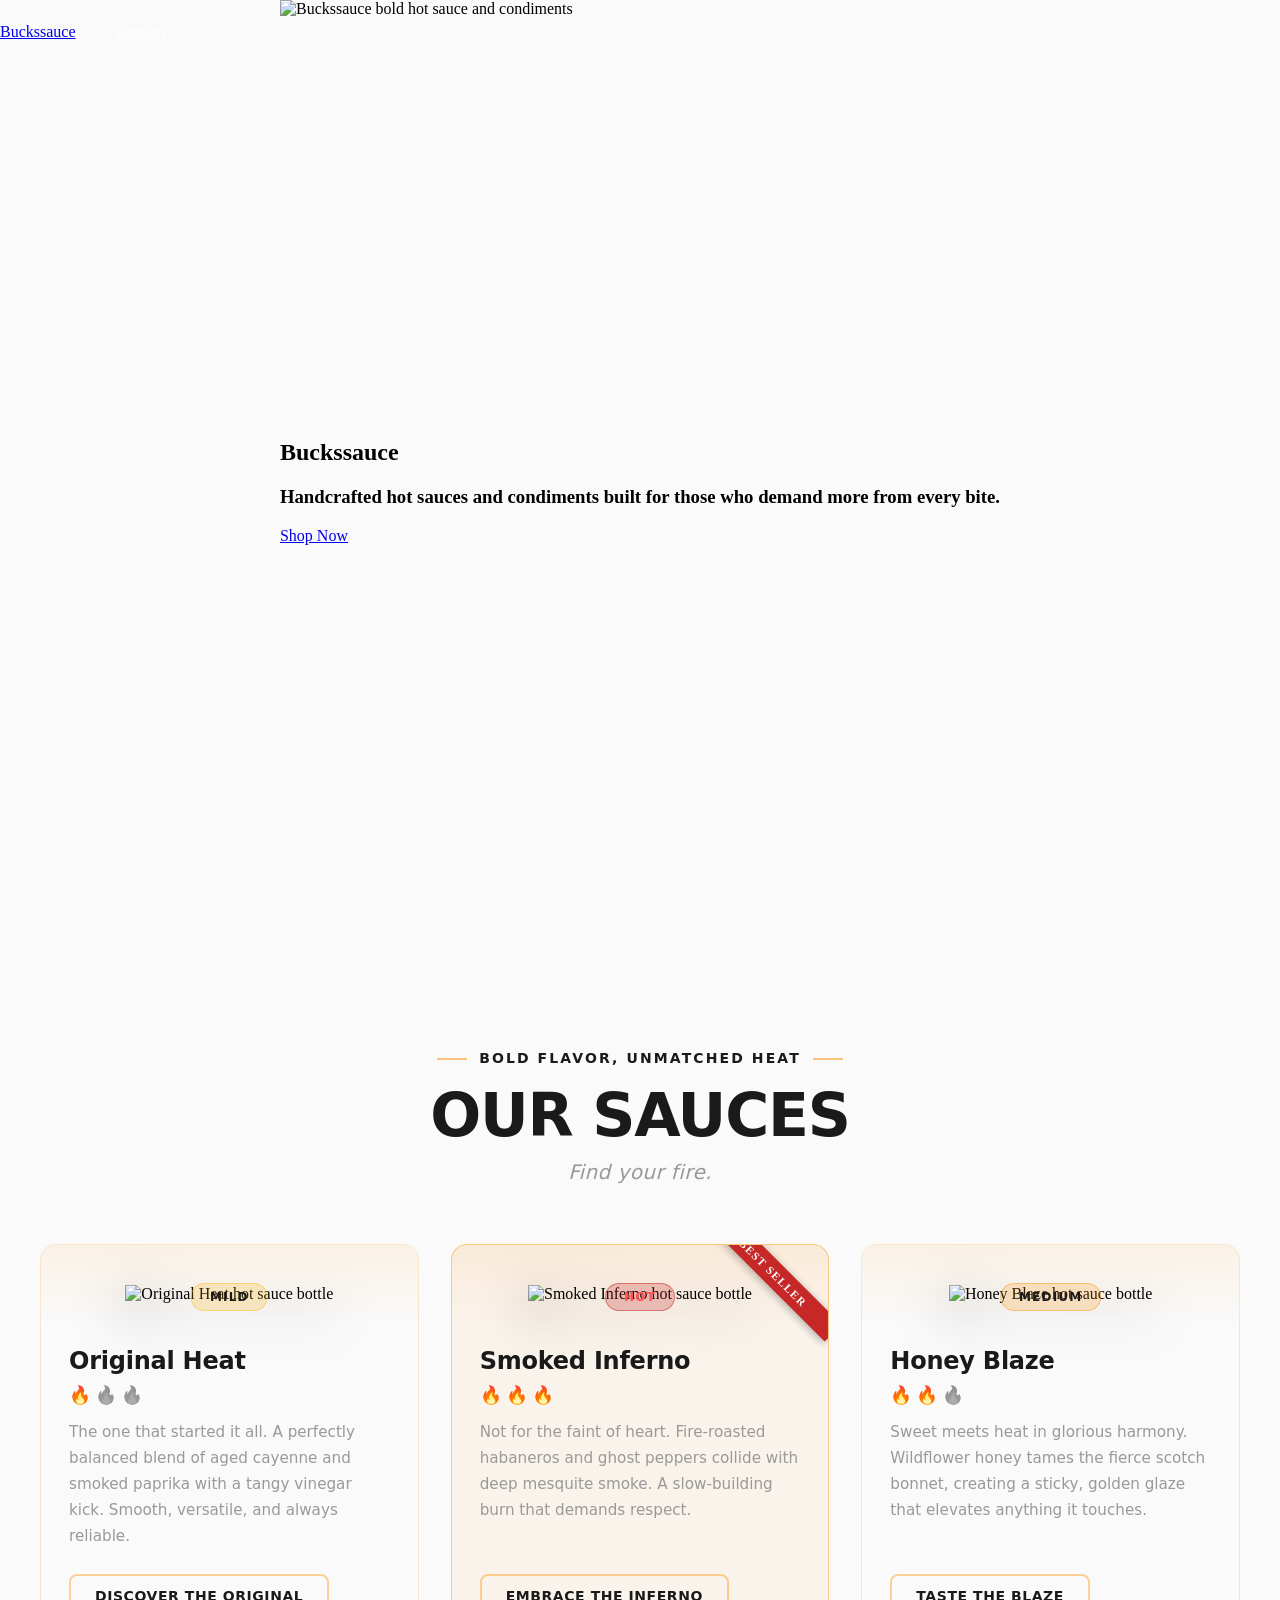
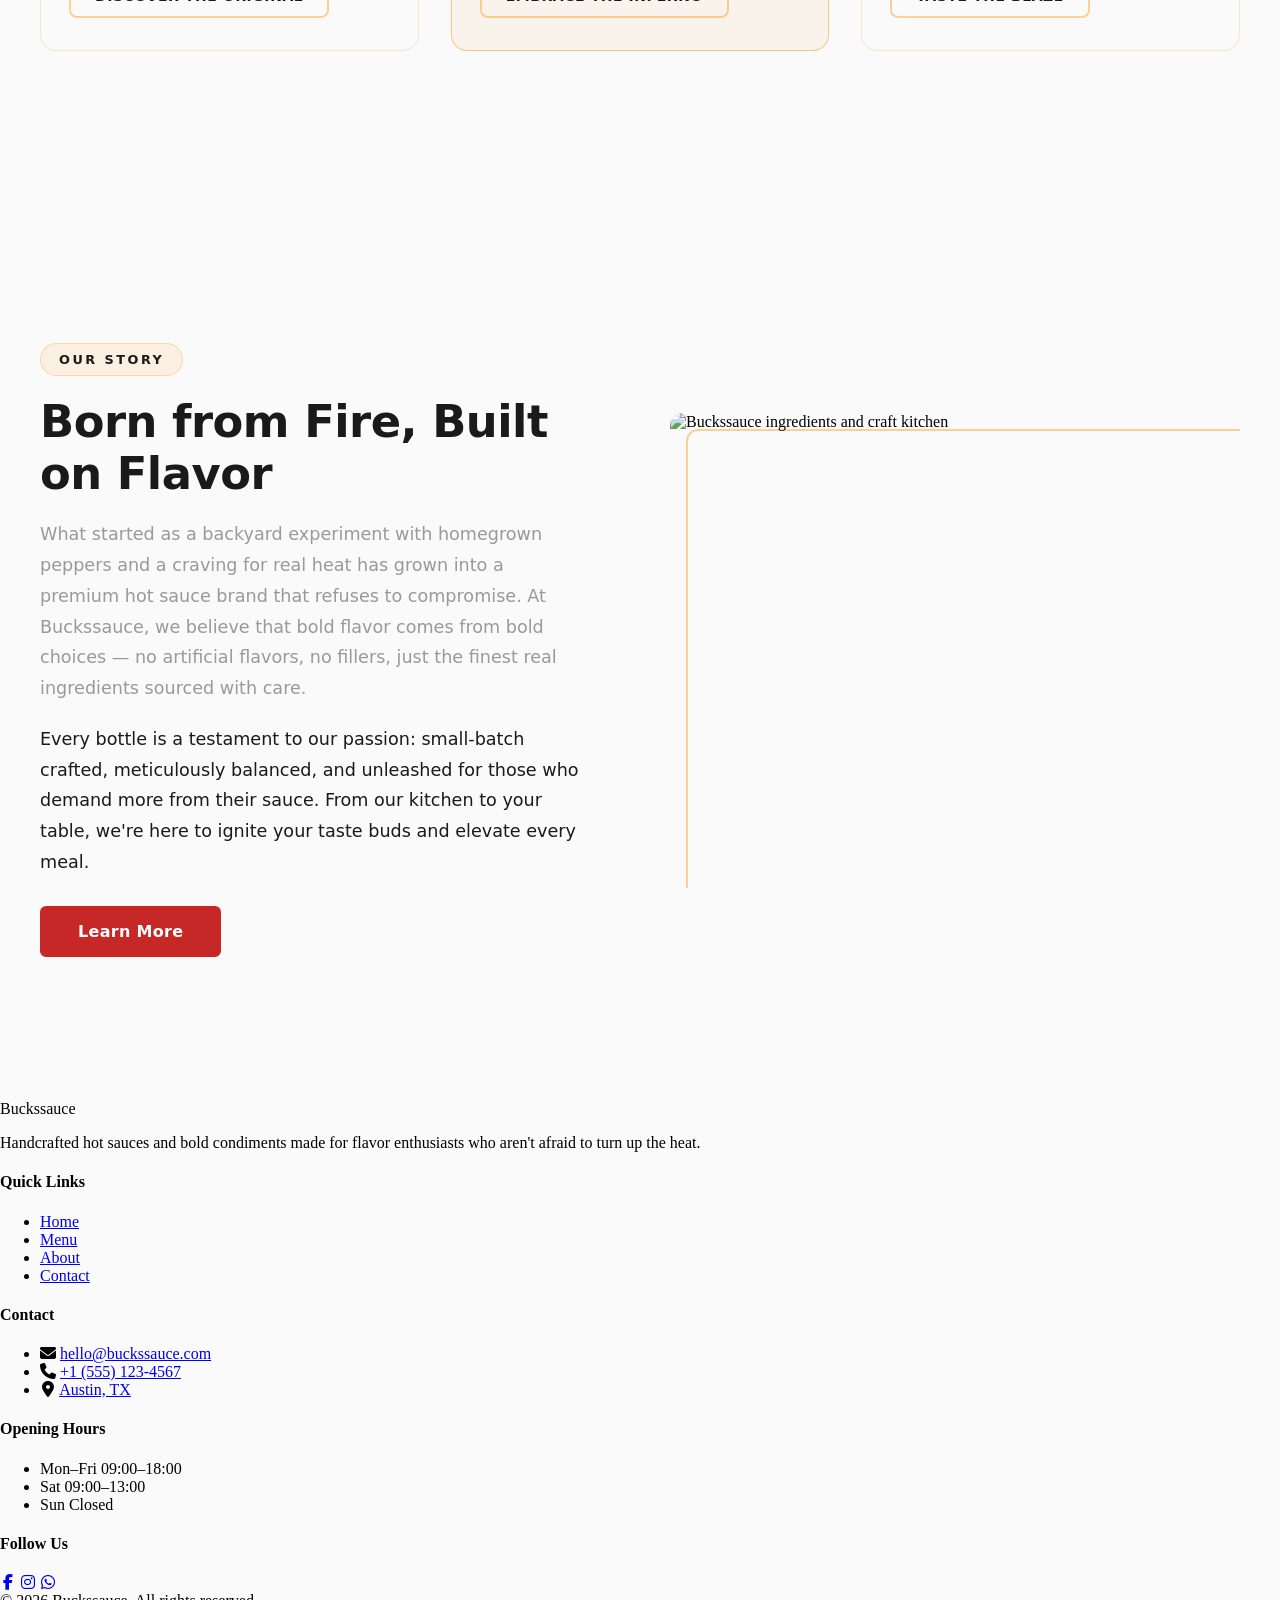
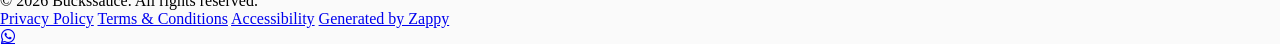
==== commit 3920a867: "Background sync: Progressive GitHub Sync" ====
--- a/index.html
+++ b/index.html
@@ -870,7 +870,7 @@
       <article class="bs-sauce-card">
         <div class="bs-sauce-card-inner">
           <div class="bs-sauce-image-wrapper">
-            <img data-placeholder="sauce-original-heat" data-context="Buckssauce Original Heat hot sauce bottle with bold red label and flames, rustic dark background, masculine food brand aesthetic, warm amber lighting" src="data:image/svg+xml,%3Csvg xmlns=%27http://www.w3.org/2000/svg%27 width=%27400%27 height=%27300%27%3E%3Cdefs%3E%3ClinearGradient id=%27grad%27 x1=%270%25%27 y1=%270%25%27 x2=%27100%25%27 y2=%27100%25%27%3E%3Cstop offset=%270%25%27 style=%27stop-color:%23FF0083;stop-opacity:1%27 /%3E%3Cstop offset=%27100%25%27 style=%27stop-color:%23FF008320;stop-opacity:1%27 /%3E%3C/linearGradient%3E%3C/defs%3E%3Crect width=%27100%25%27 height=%27100%25%27 fill=%27url(%23grad)%27/%3E%3Ctext x=%2750%25%27 y=%2750%25%27 font-family=%27Arial, sans-serif%27 font-size=%2716%27 fill=%27white%27 text-anchor=%27middle%27 dy=%27.3em%27 font-weight=%27500%27%3EClick%20to%20add%20image%3C/text%3E%3C/svg%3E" alt="Original Heat hot sauce bottle" class="bs-sauce-image" loading="lazy" decoding="async" fetchpriority="low">
+            <img data-placeholder="sauce-original-heat" data-context="Buckssauce Original Heat hot sauce bottle with bold red label and flames, rustic dark background, masculine food brand aesthetic, warm amber lighting" src="/assets/image-1783958590158-2ybdp0.webp?v=1783958590158" alt="Original Heat hot sauce bottle" class="bs-sauce-image" loading="lazy" decoding="async" fetchpriority="low">
             <span class="bs-heat-badge bs-heat-mild">Mild</span>
           </div>
           <div class="bs-sauce-content">
@@ -892,7 +892,7 @@
       <article class="bs-sauce-card bs-sauce-card-featured">
         <div class="bs-sauce-card-inner">
           <div class="bs-sauce-image-wrapper">
-            <img data-placeholder="sauce-smoked-inferno" data-context="Buckssauce Smoked Inferno hot sauce bottle with dark label and smoke wisps, fiery ember glow, rustic dark background, intense masculine branding" src="data:image/svg+xml,%3Csvg xmlns=%27http://www.w3.org/2000/svg%27 width=%27400%27 height=%27300%27%3E%3Cdefs%3E%3ClinearGradient id=%27grad%27 x1=%270%25%27 y1=%270%25%27 x2=%27100%25%27 y2=%27100%25%27%3E%3Cstop offset=%270%25%27 style=%27stop-color:%23FF0083;stop-opacity:1%27 /%3E%3Cstop offset=%27100%25%27 style=%27stop-color:%23FF008320;stop-opacity:1%27 /%3E%3C/linearGradient%3E%3C/defs%3E%3Crect width=%27100%25%27 height=%27100%25%27 fill=%27url(%23grad)%27/%3E%3Ctext x=%2750%25%27 y=%2750%25%27 font-family=%27Arial, sans-serif%27 font-size=%2716%27 fill=%27white%27 text-anchor=%27middle%27 dy=%27.3em%27 font-weight=%27500%27%3EClick%20to%20add%20image%3C/text%3E%3C/svg%3E" alt="Smoked Inferno hot sauce bottle" class="bs-sauce-image" loading="lazy" decoding="async" fetchpriority="low">
+            <img data-placeholder="sauce-smoked-inferno" data-context="Buckssauce Smoked Inferno hot sauce bottle with dark label and smoke wisps, fiery ember glow, rustic dark background, intense masculine branding" src="/assets/image-1783958612232-a8ld30.webp?v=1783958612232" alt="Smoked Inferno hot sauce bottle" class="bs-sauce-image" loading="lazy" decoding="async" fetchpriority="low">
             <span class="bs-heat-badge bs-heat-hot">Hot</span>
           </div>
           <div class="bs-sauce-content">
@@ -914,7 +914,7 @@
       <article class="bs-sauce-card">
         <div class="bs-sauce-card-inner">
           <div class="bs-sauce-image-wrapper">
-            <img data-placeholder="sauce-honey-blaze" data-context="Buckssauce Honey Blaze hot sauce bottle with golden amber label and honey drip, warm rustic background, sweet heat aesthetic, bold masculine branding" src="data:image/svg+xml,%3Csvg xmlns=%27http://www.w3.org/2000/svg%27 width=%27400%27 height=%27300%27%3E%3Cdefs%3E%3ClinearGradient id=%27grad%27 x1=%270%25%27 y1=%270%25%27 x2=%27100%25%27 y2=%27100%25%27%3E%3Cstop offset=%270%25%27 style=%27stop-color:%23FF0083;stop-opacity:1%27 /%3E%3Cstop offset=%27100%25%27 style=%27stop-color:%23FF008320;stop-opacity:1%27 /%3E%3C/linearGradient%3E%3C/defs%3E%3Crect width=%27100%25%27 height=%27100%25%27 fill=%27url(%23grad)%27/%3E%3Ctext x=%2750%25%27 y=%2750%25%27 font-family=%27Arial, sans-serif%27 font-size=%2716%27 fill=%27white%27 text-anchor=%27middle%27 dy=%27.3em%27 font-weight=%27500%27%3EClick%20to%20add%20image%3C/text%3E%3C/svg%3E" alt="Honey Blaze hot sauce bottle" class="bs-sauce-image" loading="lazy" decoding="async" fetchpriority="low">
+            <img data-placeholder="sauce-honey-blaze" data-context="Buckssauce Honey Blaze hot sauce bottle with golden amber label and honey drip, warm rustic background, sweet heat aesthetic, bold masculine branding" src="/assets/image-1783958635049-us7t28.webp?v=1783958635049" alt="Honey Blaze hot sauce bottle" class="bs-sauce-image" loading="lazy" decoding="async" fetchpriority="low">
             <span class="bs-heat-badge bs-heat-medium">Medium</span>
           </div>
           <div class="bs-sauce-content">
@@ -949,7 +949,7 @@
       <a href="/about" class="about-cta" aria-label="Learn more about Buckssauce story">Learn More</a>
     </div>
     <div class="about-image-wrapper">
-      <img data-placeholder="about-buckssauce-1" data-context="Rustic kitchen scene with fresh chili peppers, garlic, and spices on a dark wooden table, warm dramatic lighting, premium hot sauce brand aesthetic" src="data:image/svg+xml,%3Csvg xmlns=%27http://www.w3.org/2000/svg%27 width=%27600%27 height=%27500%27%3E%3Cdefs%3E%3ClinearGradient id=%27grad%27 x1=%270%25%27 y1=%270%25%27 x2=%27100%25%27 y2=%27100%25%27%3E%3Cstop offset=%270%25%27 style=%27stop-color:%23FF0083;stop-opacity:1%27 /%3E%3Cstop offset=%27100%25%27 style=%27stop-color:%23FF008320;stop-opacity:1%27 /%3E%3C/linearGradient%3E%3C/defs%3E%3Crect width=%27100%25%27 height=%27100%25%27 fill=%27url(%23grad)%27/%3E%3Ctext x=%2750%25%27 y=%2750%25%27 font-family=%27Arial, sans-serif%27 font-size=%2716%27 fill=%27white%27 text-anchor=%27middle%27 dy=%27.3em%27 font-weight=%27500%27%3EClick%20to%20add%20image%3C/text%3E%3C/svg%3E" alt="Buckssauce ingredients and craft kitchen" class="about-image" loading="lazy" decoding="async" fetchpriority="low">
+      <img data-placeholder="about-buckssauce-1" data-context="Rustic kitchen scene with fresh chili peppers, garlic, and spices on a dark wooden table, warm dramatic lighting, premium hot sauce brand aesthetic" src="/assets/image-1783958657900-79o33m.webp?v=1783958657900" alt="Buckssauce ingredients and craft kitchen" class="about-image" loading="lazy" decoding="async" fetchpriority="low">
       <div class="about-image-accent" aria-hidden="true"></div>
     </div>
   </div>
